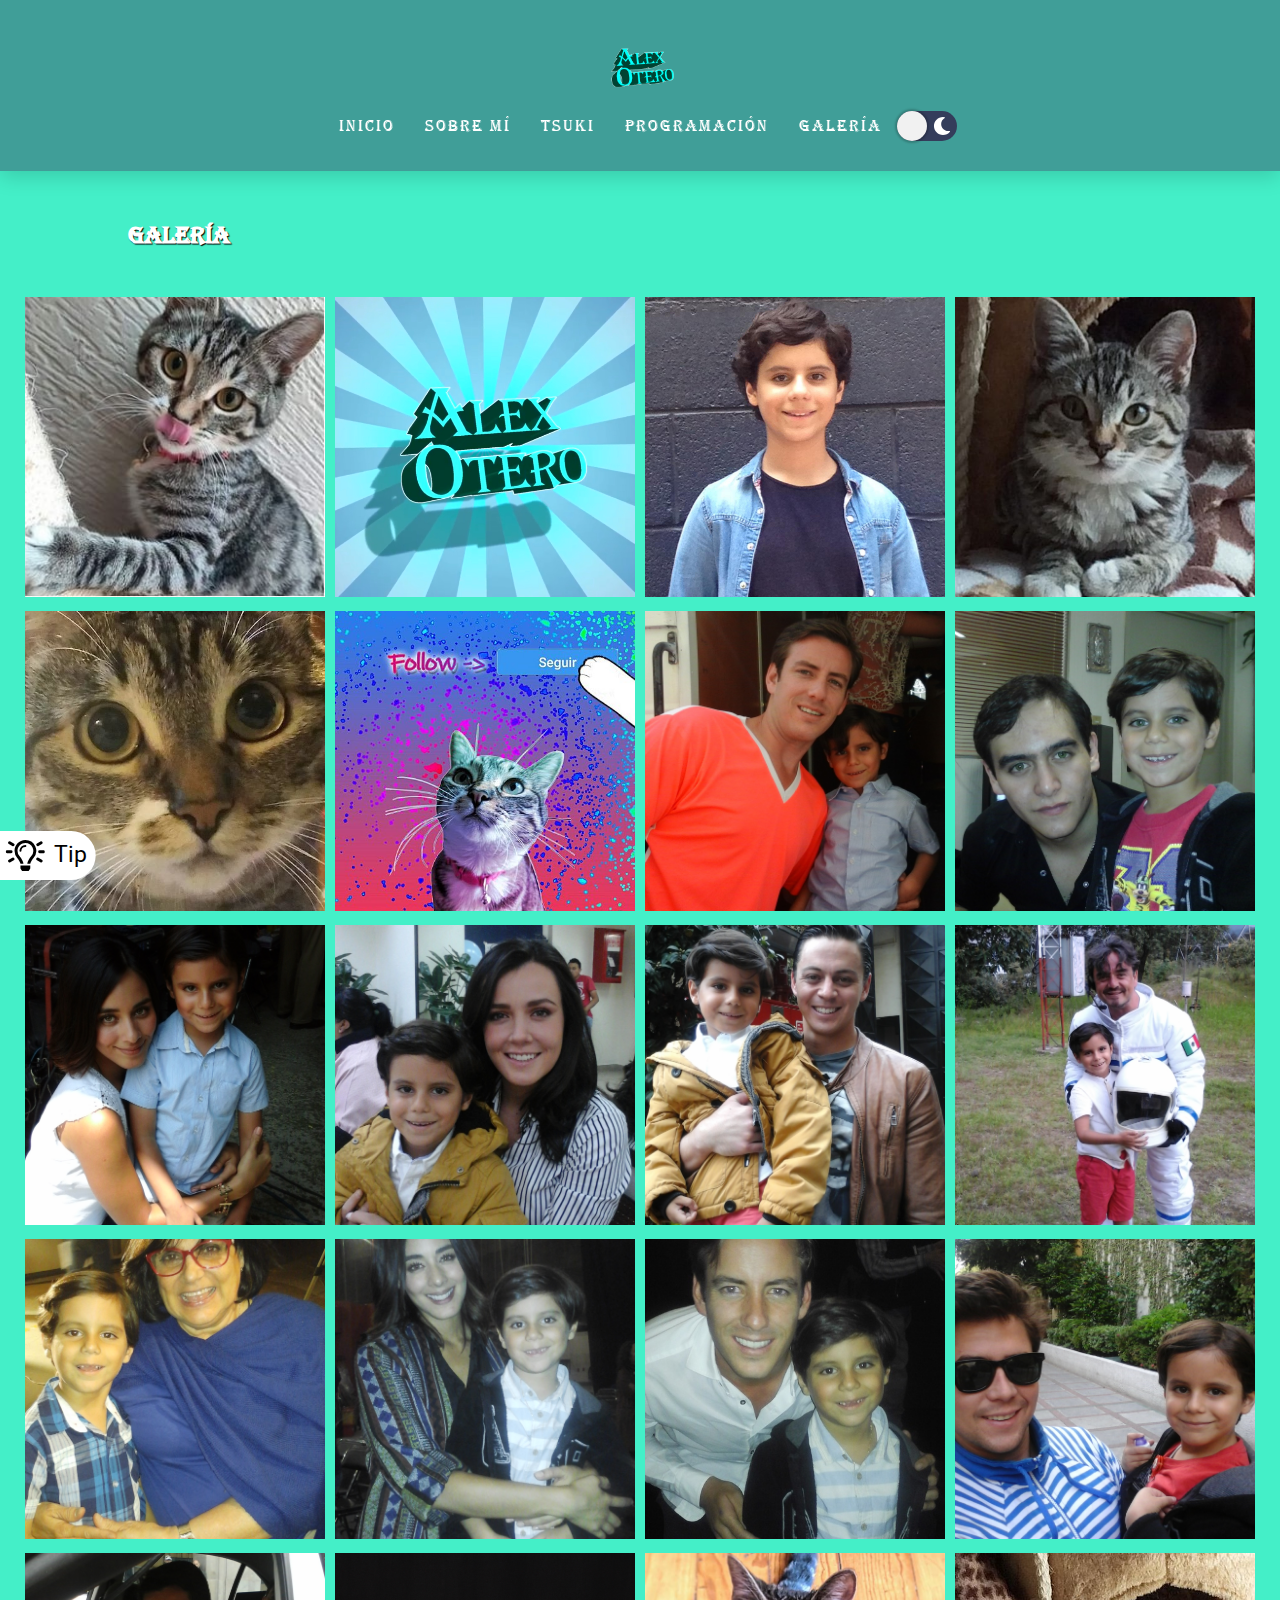
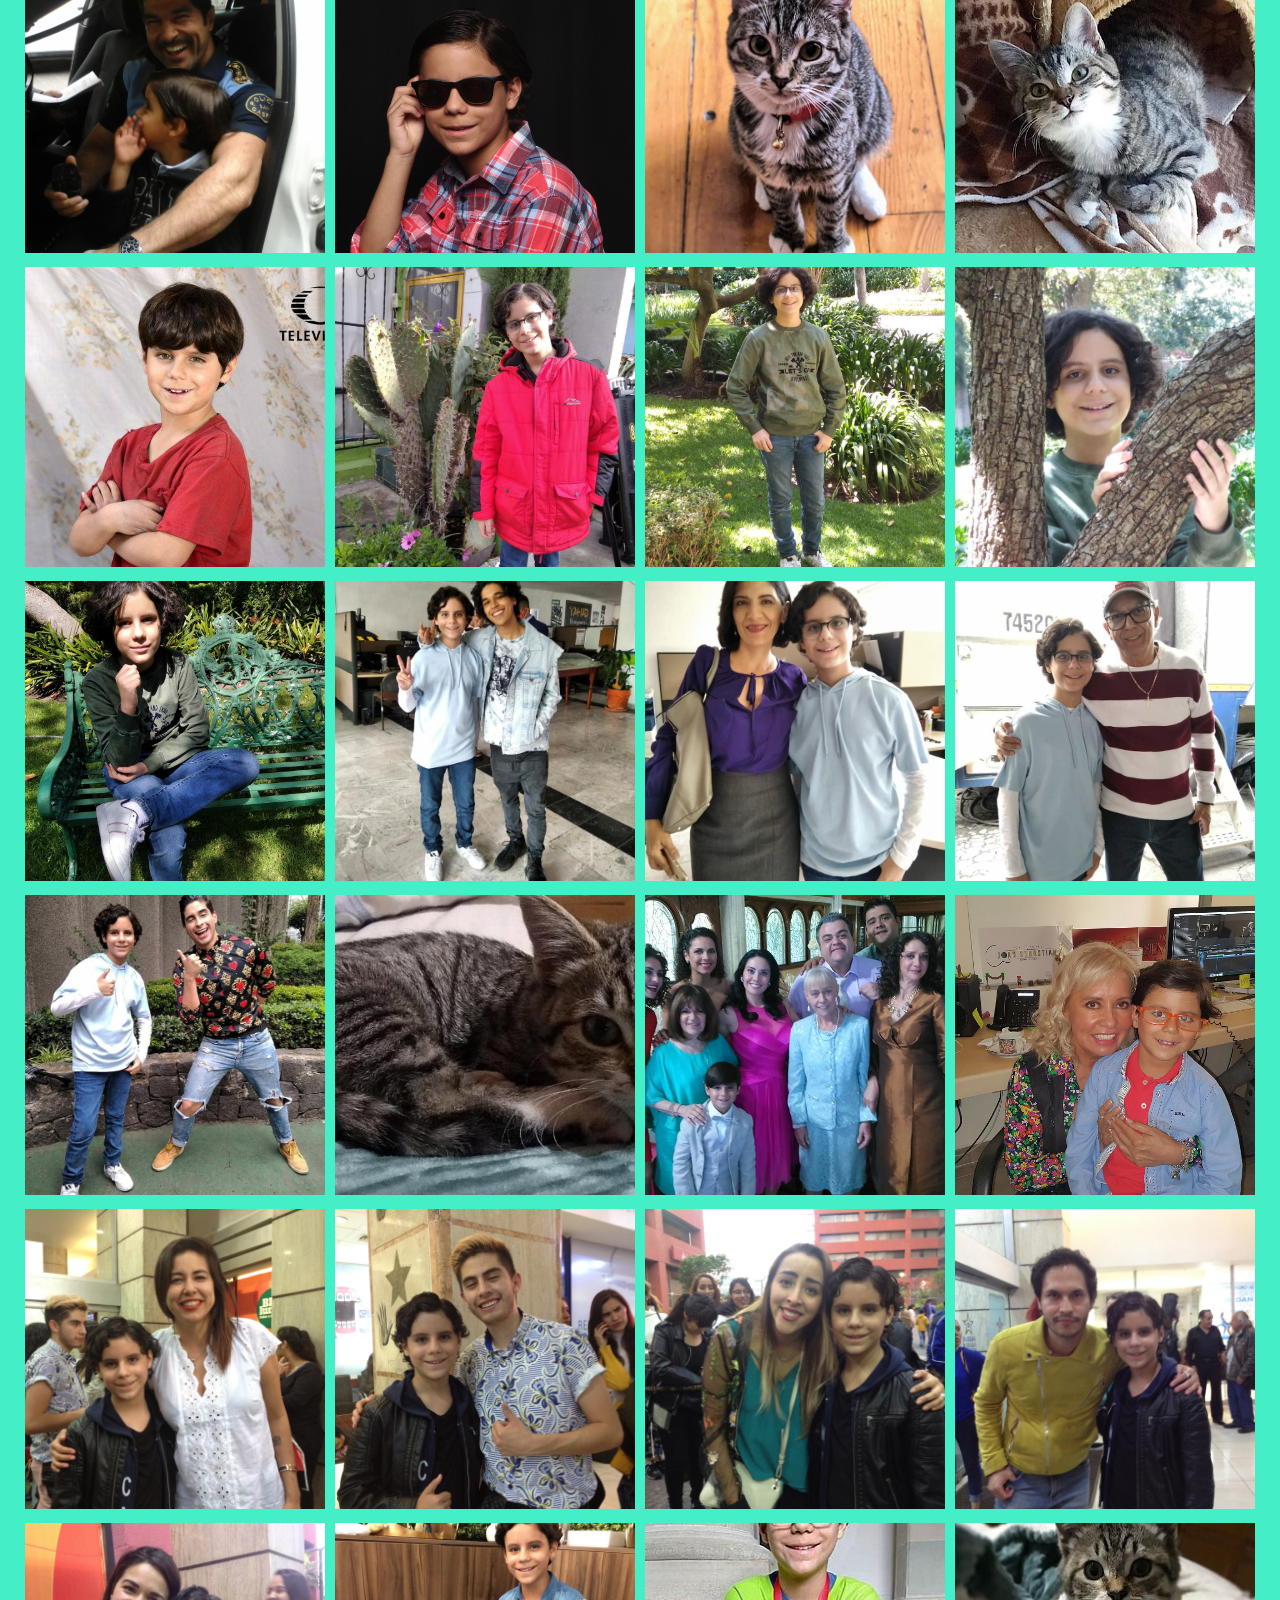
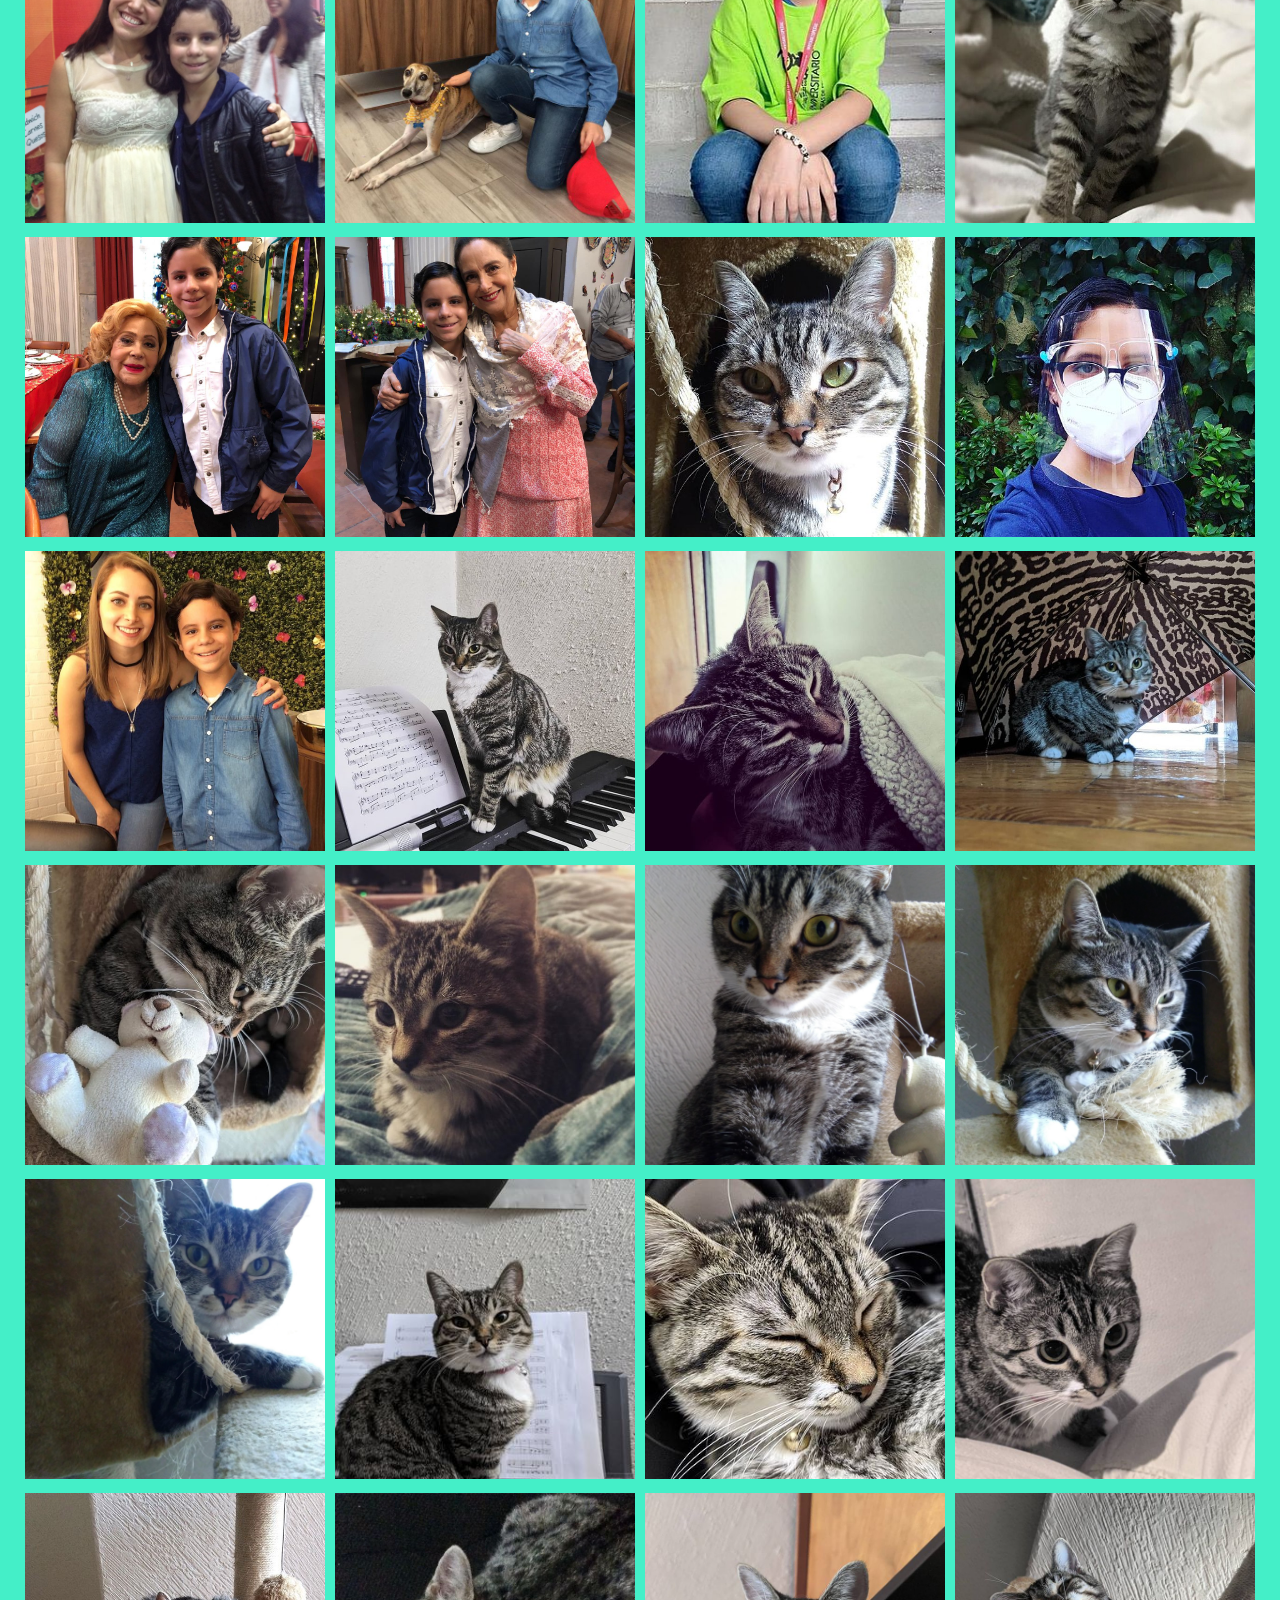
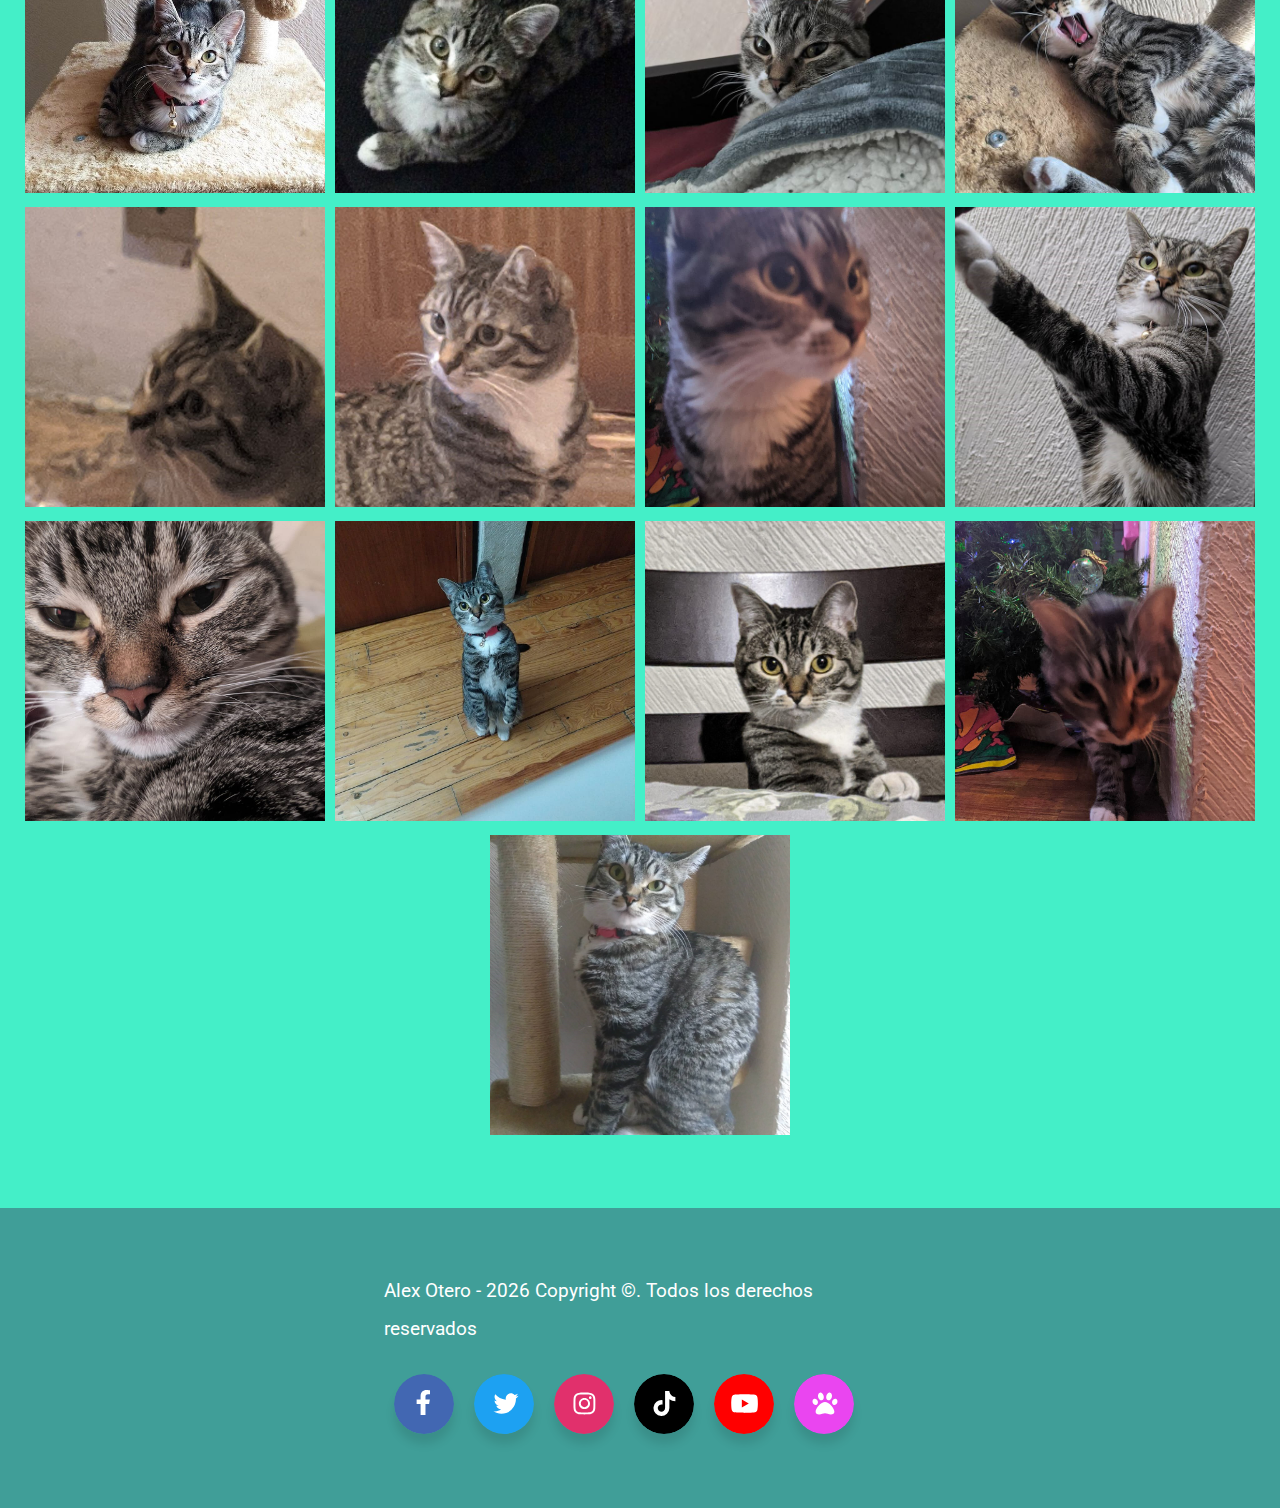
==== galeria.html @ dabd9940 "tip_button_div" ====
<!--Galeria-->
<!--Esta página ha sido programada por Alex Otero. Todos los derechos son reservados-->
<!DOCTYPE html>
<html lang="es" class="scroll_html">
<head>
	<meta charset="utf-8">
	<meta name="viewport" content="width=device-width, initial-scale=1.0">
	<title>Galeria | Alex Otero</title>
	<link rel="shortcut icon" type="image/x-icon" href="assets\Logo.png">
	<link rel="stylesheet" href="css/styles.css">
	<script src="js/header_script.js"></script>
	<script src="js/code.js"></script>
	<script src="js/up_button.js"></script>
</head>

<body>

	<header>
		<a href="https://alexoterooficial.github.io/index"><img src="assets\Alex_Otero-Logo.png" width="100" alt="Logo" class="header_logo"></a>

		<ul class="menu">

			<li><a class="nav_li" href="https://alexoterooficial.github.io/index">Inicio</a></li>

			<li><a class="nav_li" href="https://alexoterooficial.github.io/sobre_mi">Sobre mí</a></li>

			<li><a class="nav_li" href="https://alexoterooficial.github.io/tsuki">Tsuki</a></li>

			<li><a class="nav_li" href="https://alexoterooficial.github.io/programacion">Programación</a></li>

			<li><a class="nav_li" href="https://alexoterooficial.github.io/galeria">Galería</a></li>

			<button class="switch" id="switch">
				<span>

					<i class="sun">
						<svg viewBox="0 0 512 512">
							<path fill="currentColor" d="M256 160c-52.9 0-96 43.1-96 96s43.1 96 96 96 96-43.1 96-96-43.1-96-96-96zm246.4 80.5l-94.7-47.3 33.5-100.4c4.5-13.6-8.4-26.5-21.9-21.9l-100.4 33.5-47.4-94.8c-6.4-12.8-24.6-12.8-31 0l-47.3 94.7L92.7 70.8c-13.6-4.5-26.5 8.4-21.9 21.9l33.5 100.4-94.7 47.4c-12.8 6.4-12.8 24.6 0 31l94.7 47.3-33.5 100.5c-4.5 13.6 8.4 26.5 21.9 21.9l100.4-33.5 47.3 94.7c6.4 12.8 24.6 12.8 31 0l47.3-94.7 100.4 33.5c13.6 4.5 26.5-8.4 21.9-21.9l-33.5-100.4 94.7-47.3c13-6.5 13-24.7.2-31.1zm-155.9 106c-49.9 49.9-131.1 49.9-181 0-49.9-49.9-49.9-131.1 0-181 49.9-49.9 131.1-49.9 181 0 49.9 49.9 49.9 131.1 0 181z"></path>
						</svg>
					</i>

				</span>
				<span>

					<i class="moon">
						<svg viewBox="0 0 512 512">
							<path fill="currentColor" d="M283.211 512c78.962 0 151.079-35.925 198.857-94.792 7.068-8.708-.639-21.43-11.562-19.35-124.203 23.654-238.262-71.576-238.262-196.954 0-72.222 38.662-138.635 101.498-174.394 9.686-5.512 7.25-20.197-3.756-22.23A258.156 258.156 0 0 0 283.211 0c-141.309 0-256 114.511-256 256 0 141.309 114.511 256 256 256z" class=""></path>
						</svg>
					</i>

				</span>
			</button>
		</ul>
	</header>

	<div class="space"></div>

	<div class="ir-arriba" title="Subir">
		<svg class="arrow_up" viewBox="0 0 512 512">
			<path fill="currentColor" d="M264.5 163.5l122.8 122.8c4.7 4.7 4.7 12.3 0 17l-22.6 22.6c-4.7 4.7-12.3 4.7-17 0L256 234.2l-91.7 91.7c-4.7 4.7-12.3 4.7-17 0l-22.6-22.6c-4.7-4.7-4.7-12.3 0-17l122.8-122.8c4.7-4.7 12.3-4.7 17 0zM504 256c0 137-111 248-248 248S8 393 8 256 119 8 256 8s248 111 248 248zm-48 0c0-110.5-89.5-200-200-200S56 145.5 56 256s89.5 200 200 200 200-89.5 200-200z"></path>
		</svg>
	</div>

	<div class="tip" id="tip">
		<p>Puedes dar click en la imagen para verla completa</p>
		<div id="tip_button" class="tip_button_div">
			<svg class="tip_icon" viewBox="0 0 640 512"><path fill="currentColor" d="M112,192a24,24,0,0,0-24-24H24a24,24,0,0,0,0,48H88A24,24,0,0,0,112,192Zm-4.92,95.22-55.42,32a24,24,0,1,0,24,41.56l55.42-32a24,24,0,0,0-24-41.56Zm24-232-55.42-32a24,24,0,1,0-24,41.56l55.42,32a24,24,0,1,0,24-41.56ZM520.94,100a23.8,23.8,0,0,0,12-3.22l55.42-32a24,24,0,0,0-24-41.56l-55.42,32a24,24,0,0,0,12,44.78ZM616,168H552a24,24,0,0,0,0,48h64a24,24,0,0,0,0-48ZM588.34,319.23l-55.42-32a24,24,0,1,0-24,41.56l55.42,32a24,24,0,0,0,24-41.56ZM320,0C217.72,0,144,83,144,176a175,175,0,0,0,43.56,115.78c16.63,19,42.75,58.8,52.41,92.16V384h48v-.12a47.67,47.67,0,0,0-2.13-14.07C280.25,352,263,305.06,223.66,260.15A127.48,127.48,0,0,1,192.06,176C191.84,102.36,251.72,48,320,48a127.91,127.91,0,0,1,96.34,212.15c-39.09,44.61-56.4,91.47-62.09,109.46A56.78,56.78,0,0,0,352,383.92V384h48V384c9.69-33.37,35.78-73.18,52.41-92.15A175.93,175.93,0,0,0,320,0Zm0,80a96.11,96.11,0,0,0-96,96,16,16,0,0,0,32,0,64.08,64.08,0,0,1,64-64,16,16,0,0,0,0-32ZM240.06,459.19a16,16,0,0,0,2.69,8.84l24.5,36.83A16,16,0,0,0,280.56,512h78.85a16,16,0,0,0,13.34-7.14L397.25,468a16.2,16.2,0,0,0,2.69-8.84L400,416H240Z"></path></svg>
			<p>Tip</p>
		</div>
		
	</div>

	<div class="text"><h1>Galería</h1></div>
	<ul class="galeria">

			
		<li><div id="id_1"><a href="#img1"><img src="assets\1.jpg"></a></div></li>

		<li><div id="id_2"><a href="#img2"><img src="assets\2.jpg"></a></div></li>

		<li><div id="id_3"><a href="#img3"><img src="assets\3.jpg"></a></div></li>

		<li><div id="id_4"><a href="#img4"><img src="assets\4.jpg"></a></div></li>

		<li><div id="id_5"><a href="#img5"><img src="assets\5.jpg"></a></div></li>
		
		<li><div id="id_6"><a href="#img6"><img src="assets\6.jpg"></a></div></li>

		<li><div id="id_7"><a href="#img7"><img src="assets\7.jpg"></a></div></li>

		<li><div id="id_8"><a href="#img8"><img src="assets\8.jpg"></a></div></li>

		<li><div id="id_9"><a href="#img9"><img src="assets\9.jpg"></a></div></li>

		<li><div id="id_10"><a href="#img10"><img src="assets\10.jpg"></a></div></li>

		<li><div id="id_11"><a href="#img11"><img src="assets\11.jpg"></a></div></li>

		<li><div id="id_12"><a href="#img12"><img src="assets\12.jpg"></a></div></li>

		<li><div id="id_13"><a href="#img13"><img src="assets\13.jpg"></a></div></li>

		<li><div id="id_14"><a href="#img14"><img src="assets\14.jpg"></a></div></li>

		<li><div id="id_15"><a href="#img15"><img src="assets\15.jpg"></a></div></li>

		<li><div id="id_16"><a href="#img16"><img src="assets\16.jpg"></a></div></li>

		<li><div id="id_17"><a href="#img17"><img src="assets\17.jpg"></a></div></li>

		<li><div id="id_18"><a href="#img18"><img src="assets\18.jpg"></a></div></li>

		<li><div id="id_19"><a href="#img19"><img src="assets\19.jpg"></a></div></li>

		<li><div id="id_20"><a href="#img20"><img src="assets\20.jpg"></a></div></li>

		<li><div id="id_21"><a href="#img21"><img src="assets\21.jpg"></a></div></li>

		<li><div id="id_22"><a href="#img22"><img src="assets\22.jpg"></a></div></li>

		<li><div id="id_23"><a href="#img23"><img src="assets\23.jpg"></a></div></li>

		<li><div id="id_24"><a href="#img24"><img src="assets\24.jpg"></a></div></li>

		<li><div id="id_25"><a href="#img25"><img src="assets\25.jpg"></a></div></li>

		<li><div id="id_26"><a href="#img26"><img src="assets\26.jpg"></a></div></li>

		<li><div id="id_27"><a href="#img27"><img src="assets\27.jpg"></a></div></li>

		<li><div id="id_28"><a href="#img28"><img src="assets\28.jpg"></a></div></li>

		<li><div id="id_29"><a href="#img29"><img src="assets\29.jpg"></a></div></li>

		<li><div id="id_30"><a href="#img30"><img src="assets\30.jpg"></a></div></li>

		<li><div id="id_31"><a href="#img31"><img src="assets\31.jpg"></a></div></li>

		<li><div id="id_32"><a href="#img32"><img src="assets\32.jpg"></a></div></li>

		<li><div id="id_33"><a href="#img33"><img src="assets\33.jpg"></a></div></li>

		<li><div id="id_34"><a href="#img34"><img src="assets\34.jpg"></a></div></li>

		<li><div id="id_35"><a href="#img35"><img src="assets\35.jpg"></a></div></li>

		<li><div id="id_36"><a href="#img36"><img src="assets\36.jpg"></a></div></li>

		<li><div id="id_37"><a href="#img37"><img src="assets\37.jpg"></a></div></li>

		<li><div id="id_38"><a href="#img38"><img src="assets\38.jpg"></a></div></li>

		<li><div id="id_39"><a href="#img39"><img src="assets\39.jpg"></a></div></li>

		<li><div id="id_40"><a href="#img40"><img src="assets\40.jpg"></a></div></li>

		<li><div id="id_41"><a href="#img41"><img src="assets\41.jpg"></a></div></li>

		<li><div id="id_42"><a href="#img42"><img src="assets\42.jpg"></a></div></li>

		<li><div id="id_43"><a href="#img43"><img src="assets\43.jpg"></a></div></li>

		<li><div id="id_44"><a href="#img44"><img src="assets\44.jpg"></a></div></li>

		<li><div id="id_45"><a href="#img45"><img src="assets\45.jpg"></a></div></li>

		<li><div id="id_46"><a href="#img46"><img src="assets\46.jpg"></a></div></li>

		<li><div id="id_47"><a href="#img47"><img src="assets\47.jpg"></a></div></li>

		<li><div id="id_48"><a href="#img48"><img src="assets\48.jpg"></a></div></li>

		<li><div id="id_49"><a href="#img49"><img src="assets\49.jpg"></a></div></li>

		<li><div id="id_50"><a href="#img50"><img src="assets\50.jpg"></a></div></li>

		<li><div id="id_51"><a href="#img51"><img src="assets\51.jpg"></a></div></li>

		<li><div id="id_52"><a href="#img52"><img src="assets\52.jpg"></a></div></li>

		<li><div id="id_53"><a href="#img53"><img src="assets\53.jpg"></a></div></li>

		<li><div id="id_54"><a href="#img54"><img src="assets\54.jpg"></a></div></li>

		<li><div id="id_55"><a href="#img55"><img src="assets\55.jpg"></a></div></li>

		<li><div id="id_56"><a href="#img56"><img src="assets\56.jpg"></a></div></li>

		<li><div id="id_57"><a href="#img57"><img src="assets\57.jpg"></a></div></li>

		<li><div id="id_58"><a href="#img58"><img src="assets\58.jpg"></a></div></li>

		<li><div id="id_59"><a href="#img59"><img src="assets\59.jpg"></a></div></li>

		<li><div id="id_60"><a href="#img60"><img src="assets\60.jpg"></a></div></li>

		<li><div id="id_61"><a href="#img61"><img src="assets\61.jpg"></a></div></li>

		<li><div id="id_62"><a href="#img62"><img src="assets\62.jpg"></a></div></li>

		<li><div id="id_63"><a href="#img63"><img src="assets\63.jpg"></a></div></li>

		<li><div id="id_64"><a href="#img64"><img src="assets\64.jpg"></a></div></li>

		<li><div id="id_65"><a href="#img65"><img src="assets\65.jpg"></a></div></li>

		<li><div id="id_66"><a href="#img66"><img src="assets\66.jpg"></a></div></li>

		<li><div id="id_67"><a href="#img67"><img src="assets\67.jpg"></a></div></li>

		<li><div id="id_68"><a href="#img68"><img src="assets\68.jpg"></a></div></li>

		<li><div id="id_69"><a href="#img69"><img src="assets\69.jpg"></a></div></li>
		</ul>


		<div class="modal" id="img1">
		<div class="image">
			<div class="imagen">
				<a href="#img69" title="ver anterior">&#60;</a>
				<div><img src="assets\1.jpg"></div>
				<a href="#img2" title="ver siguiente">></a>
			</div>
			<a class="cerrar" title="cerrar" href="#id_1">X</a>
		</div>
		</div>

		
		<div class="modal" id="img2">
		<div class="image">
			<div class="imagen">
				<a href="#img1" title="ver anterior">&#60;</a>
				<div><img src="assets\2.jpg"></div>
				<a href="#img3" title="ver siguiente">></a>
			</div>
			<a class="cerrar" title="cerrar" href="#id_2">X</a>
		</div>
		</div>

		
		<div class="modal" id="img3">
		<div class="image">
			<div class="imagen">
				<a href="#img2" title="ver anterior">&#60;</a>
				<div><img src="assets\3.jpg"></div>
				<a href="#img4" title="ver siguiente">></a>
			</div>
			<a class="cerrar" title="cerrar" href="#id_3">X</a>
		</div>
		</div>

		
		<div class="modal" id="img4">
			<div class="image">
			<div class="imagen">
				<a href="#img3" title="ver anterior">&#60;</a>
				<div><img src="assets\4.jpg"></div>
				<a href="#img5" title="ver siguiente">></a>
			</div>
			<a class="cerrar" title="cerrar" href="#id_4">X</a>
		</div>
		</div>

		
		<div class="modal" id="img5">
			<div class="image">
			<div class="imagen">
				<a href="#img4" title="ver anterior">&#60;</a>
				<div><img src="assets\5.jpg"></div>
				<a href="#img6" title="ver siguiente">></a>
			</div>
			<a class="cerrar" title="cerrar" href="#id_5">X</a>
		</div>
		</div>

		
		<div class="modal" id="img6">
			<div class="image">
			<div class="imagen">
				<a href="#img5" title="ver anterior">&#60;</a>
				<div><img src="assets\6.jpg"></div>
				<a href="#img7" title="ver siguiente">></a>
			</div>
			<a class="cerrar" title="cerrar" href="#id_6">X</a>
		</div>
		</div>

		<div class="modal" id="img7">
			<div class="image">
			<div class="imagen">
				<a href="#img6" title="ver anterior">&#60;</a>
				<div><img src="assets\7.jpg"></div>
				<a href="#img8" title="ver siguiente">></a>
			</div>
			<a class="cerrar" title="cerrar" href="#id_7">X</a>
		</div>
	</div>

		<div class="modal" id="img8">
			<div class="image">
			<div class="imagen">
				<a href="#img7" title="ver anterior">&#60;</a>
				<div><img src="assets\8.jpg"></div>
				<a href="#img9" title="ver siguiente">></a>
			</div>
			<a class="cerrar" title="cerrar" href="#id_8">X</a>
		</div>
		</div>

		<div class="modal" id="img9">
			<div class="image">
			<div class="imagen">
				<a href="#img8" title="ver anterior">&#60;</a>
				<div><img src="assets\9.jpg"></div>
				<a href="#img10" title="ver siguiente">></a>
			</div>
			<a class="cerrar" title="cerrar" href="#id_9">X</a>
		</div>
	</div>

		<div class="modal" id="img10">
			<div class="image">
			<div class="imagen">
				<a href="#img9" title="ver anterior">&#60;</a>
				<div><img src="assets\10.jpg"></div>
				<a href="#img11" title="ver siguiente">></a>
			</div>
			<a class="cerrar" title="cerrar" href="#id_10">X</a>
		</div>
	</div>

	<div class="modal" id="img11">
			<div class="image">
			<div class="imagen">
				<a href="#img10" title="ver anterior">&#60;</a>
				<div><img src="assets\11.jpg"></div>
				<a href="#img12" title="ver siguiente">></a>
			</div>
			<a class="cerrar" title="cerrar" href="#id_11">X</a>
		</div>
	</div>

	<div class="modal" id="img12">
			<div class="image">
			<div class="imagen">
				<a href="#img11" title="ver anterior">&#60;</a>
				<div><img src="assets\12.jpg"></div>
				<a href="#img13" title="ver siguiente">></a>
			</div>
			<a class="cerrar" title="cerrar" href="#id_12">X</a>
		</div>
	</div>

	<div class="modal" id="img13">
			<div class="image">
			<div class="imagen">
				<a href="#img12" title="ver anterior">&#60;</a>
				<div><img src="assets\13.jpg"></div>
				<a href="#img14" title="ver siguiente">></a>
			</div>
			<a class="cerrar" title="cerrar" href="#id_13">X</a>
		</div>
	</div>

	<div class="modal" id="img14">
			<div class="image">
			<div class="imagen">
				<a href="#img13" title="ver anterior">&#60;</a>
				<div><img src="assets\14.jpg"></div>
				<a href="#img15" title="ver siguiente">></a>
			</div>
			<a class="cerrar" title="cerrar" href="#id_14">X</a>
		</div>
	</div>

	<div class="modal" id="img15">
			<div class="image">
			<div class="imagen">
				<a href="#img14" title="ver anterior">&#60;</a>
				<div><img src="assets\15.jpg"></div>
				<a href="#img16" title="ver siguiente">></a>
			</div>
			<a class="cerrar" title="cerrar" href="#id_15">X</a>
		</div>
	</div>

	<div class="modal" id="img16">
			<div class="image">
			<div class="imagen">
				<a href="#img15" title="ver anterior">&#60;</a>
				<div><img src="assets\16.jpg"></div>
				<a href="#img17" title="ver siguiente">></a>
			</div>
			<a class="cerrar" title="cerrar" href="#id_16">X</a>
		</div>
	</div>

	<div class="modal" id="img17">
			<div class="image">
			<div class="imagen">
				<a href="#img16" title="ver anterior">&#60;</a>
				<div><img src="assets\17.jpg"></div>
				<a href="#img18" title="ver siguiente">></a>
			</div>
			<a class="cerrar" title="cerrar" href="#id_17">X</a>
		</div>
	</div>

	<div class="modal" id="img18">
			<div class="image">
			<div class="imagen">
				<a href="#img17" title="ver anterior">&#60;</a>
				<div><img src="assets\18.jpg"></div>
				<a href="#img19" title="ver siguiente">></a>
			</div>
			<a class="cerrar" title="cerrar" href="#id_18">X</a>
		</div>
	</div>

	<div class="modal" id="img19">
			<div class="image">
			<div class="imagen">
				<a href="#img18" title="ver anterior">&#60;</a>
				<div class="modal_logo"><img src="assets\19.jpg"></div>
				<a href="#img20" title="ver siguiente">></a>
			</div>
			<a class="cerrar" title="cerrar" href="#id_19">X</a>
		</div>
	</div>

	<div class="modal" id="img20">
			<div class="image">
			<div class="imagen">
				<a href="#img19" title="ver anterior">&#60;</a>
				<div><img src="assets\20.jpg"></div>
				<a href="#img21" title="ver siguiente">></a>
			</div>
			<a class="cerrar" title="cerrar" href="#id_20">X</a>
		</div>
	</div>

	<div class="modal" id="img21">
			<div class="image">
			<div class="imagen">
				<a href="#img20" title="ver anterior">&#60;</a>
				<div><img src="assets\21.jpg"></div>
				<a href="#img22" title="ver siguiente">></a>
			</div>
			<a class="cerrar" title="cerrar" href="#id_21">X</a>
		</div>
	</div>

	<div class="modal" id="img22">
			<div class="image">
			<div class="imagen">
				<a href="#img21" title="ver anterior">&#60;</a>
				<div><img src="assets\22.jpg"></div>
				<a href="#img23" title="ver siguiente">></a>
			</div>
			<a class="cerrar" title="cerrar" href="#id_22">X</a>
		</div>
	</div>

	<div class="modal" id="img23">
			<div class="image">
			<div class="imagen">
				<a href="#img22" title="ver anterior">&#60;</a>
				<div><img src="assets\23.jpg"></div>
				<a href="#img24" title="ver siguiente">></a>
			</div>
			<a class="cerrar" title="cerrar" href="#id_23">X</a>
		</div>
	</div>

	<div class="modal" id="img24">
			<div class="image">
			<div class="imagen">
				<a href="#img23" title="ver anterior">&#60;</a>
				<div><img src="assets\24.jpg"></div>
				<a href="#img25" title="ver siguiente">></a>
			</div>
			<a class="cerrar" title="cerrar" href="#id_24">X</a>
		</div>
	</div>

	<div class="modal" id="img25">
			<div class="image">
			<div class="imagen">
				<a href="#img24" title="ver anterior">&#60;</a>
				<div><img src="assets\25.jpg"></div>
				<a href="#img26" title="ver siguiente">></a>
			</div>
			<a class="cerrar" title="cerrar" href="#id_25">X</a>
		</div>
	</div>

	<div class="modal" id="img26">
			<div class="image">
			<div class="imagen">
				<a href="#img25" title="ver anterior">&#60;</a>
				<div><img src="assets\26.jpg"></div>
				<a href="#img27" title="ver siguiente">></a>
			</div>
			<a class="cerrar" title="cerrar" href="#id_26">X</a>
		</div>
	</div>

	<div class="modal" id="img27">
			<div class="image">
			<div class="imagen">
				<a href="#img26" title="ver anterior">&#60;</a>
				<div><img src="assets\27.jpg"></div>
				<a href="#img28" title="ver siguiente">></a>
			</div>
			<a class="cerrar" title="cerrar" href="#id_27">X</a>
		</div>
	</div>

	<div class="modal" id="img28">
			<div class="image">
			<div class="imagen">
				<a href="#img27" title="ver anterior">&#60;</a>
				<div><img src="assets\28.jpg"></div>
				<a href="#img29" title="ver siguiente">></a>
			</div>
			<a class="cerrar" title="cerrar" href="#id_28">X</a>
		</div>
	</div>

	<div class="modal" id="img29">
			<div class="image">
			<div class="imagen">
				<a href="#img28" title="ver anterior">&#60;</a>
				<div><img src="assets\29.jpg"></div>
				<a href="#img30" title="ver siguiente">></a>
			</div>
			<a class="cerrar" title="cerrar" href="#id_29">X</a>
		</div>
	</div>

	<div class="modal" id="img30">
			<div class="image">
			<div class="imagen">
				<a href="#img29" title="ver anterior">&#60;</a>
				<div><img src="assets\30.jpg"></div>
				<a href="#img31" title="ver siguiente">></a>
			</div>
			<a class="cerrar" title="cerrar" href="#id_30">X</a>
		</div>
	</div>

	<div class="modal" id="img31">
			<div class="image">
			<div class="imagen">
				<a href="#img30" title="ver anterior">&#60;</a>
				<div><img src="assets\31.jpg"></div>
				<a href="#img32" title="ver siguiente">></a>
			</div>
			<a class="cerrar" title="cerrar" href="#id_31">X</a>
		</div>
	</div>

	<div class="modal" id="img32">
			<div class="image">
			<div class="imagen">
				<a href="#img31" title="ver anterior">&#60;</a>
				<div><img src="assets\32.jpg"></div>
				<a href="#img33" title="ver siguiente">></a>
			</div>
			<a class="cerrar" title="cerrar" href="#id_32">X</a>
		</div>
	</div>

	<div class="modal" id="img33">
			<div class="image">
			<div class="imagen">
				<a href="#img32" title="ver anterior">&#60;</a>
				<div><img src="assets\33.jpg"></div>
				<a href="#img34" title="ver siguiente">></a>
			</div>
			<a class="cerrar" title="cerrar" href="#id_33">X</a>
		</div>
	</div>

	<div class="modal" id="img34">
			<div class="image">
			<div class="imagen">
				<a href="#img33" title="ver anterior">&#60;</a>
				<div><img src="assets\34.jpg"></div>
				<a href="#img35" title="ver siguiente">></a>
			</div>
			<a class="cerrar" title="cerrar" href="#id_34">X</a>
		</div>
	</div>

	<div class="modal" id="img35">
			<div class="image">
			<div class="imagen">
				<a href="#img34" title="ver anterior">&#60;</a>
				<div><img src="assets\35.jpg"></div>
				<a href="#img36" title="ver siguiente">></a>
			</div>
			<a class="cerrar" title="cerrar" href="#id_35">X</a>
		</div>
	</div>

	<div class="modal" id="img36">
			<div class="image">
			<div class="imagen">
				<a href="#img35" title="ver anterior">&#60;</a>
				<div><img src="assets\36.jpg"></div>
				<a href="#img37" title="ver siguiente">></a>
			</div>
			<a class="cerrar" title="cerrar" href="#id_36">X</a>
		</div>
	</div>

	<div class="modal" id="img37">
			<div class="image">
			<div class="imagen">
				<a href="#img36" title="ver anterior">&#60;</a>
				<div><img src="assets\37.jpg"></div>
				<a href="#img38" title="ver siguiente">></a>
			</div>
			<a class="cerrar" title="cerrar" href="#id_37">X</a>
		</div>
	</div>

	<div class="modal" id="img38">
			<div class="image">
			<div class="imagen">
				<a href="#img37" title="ver anterior">&#60;</a>
				<div><img src="assets\38.jpg"></div>
				<a href="#img39" title="ver siguiente">></a>
			</div>
			<a class="cerrar" title="cerrar" href="#id_38">X</a>
		</div>
	</div>

	<div class="modal" id="img39">
			<div class="image">
			<div class="imagen">
				<a href="#img38" title="ver anterior">&#60;</a>
				<div><img src="assets\39.jpg"></div>
				<a href="#img40" title="ver siguiente">></a>
			</div>
			<a class="cerrar" title="cerrar" href="#id_39">X</a>
		</div>
	</div>

	<div class="modal" id="img40">
			<div class="image">
			<div class="imagen">
				<a href="#img39" title="ver anterior">&#60;</a>
				<div><img src="assets\40.jpg"></div>
				<a href="#img41" title="ver siguiente">></a>
			</div>
			<a class="cerrar" title="cerrar" href="#id_40">X</a>
		</div>
	</div>

	<div class="modal" id="img41">
			<div class="image">
			<div class="imagen">
				<a href="#img40" title="ver anterior">&#60;</a>
				<div><img src="assets\41.jpg"></div>
				<a href="#img42" title="ver siguiente">></a>
			</div>
			<a class="cerrar" title="cerrar" href="#id_41">X</a>
		</div>
	</div>

	<div class="modal" id="img42">
			<div class="image">
			<div class="imagen">
				<a href="#img41" title="ver anterior">&#60;</a>
				<div><img src="assets\42.jpg"></div>
				<a href="#img43" title="ver siguiente">></a>
			</div>
			<a class="cerrar" title="cerrar" href="#id_42">X</a>
		</div>
	</div>

	<div class="modal" id="img43">
			<div class="image">
			<div class="imagen">
				<a href="#img42" title="ver anterior">&#60;</a>
				<div><img src="assets\43.jpg"></div>
				<a href="#img44" title="ver siguiente">></a>
			</div>
			<a class="cerrar" title="cerrar" href="#id_43">X</a>
		</div>
	</div>

	<div class="modal" id="img44">
			<div class="image">
			<div class="imagen">
				<a href="#img43" title="ver anterior">&#60;</a>
				<div><img src="assets\44.jpg"></div>
				<a href="#img45" title="ver siguiente">></a>
			</div>
			<a class="cerrar" title="cerrar" href="#id_44">X</a>
		</div>
	</div>

	<div class="modal" id="img45">
			<div class="image">
			<div class="imagen">
				<a href="#img44" title="ver anterior">&#60;</a>
				<div><img src="assets\45.jpg"></div>
				<a href="#img46" title="ver siguiente">></a>
			</div>
			<a class="cerrar" title="cerrar" href="#id_45">X</a>
		</div>
	</div>

	<div class="modal" id="img46">
			<div class="image">
			<div class="imagen">
				<a href="#img45" title="ver anterior">&#60;</a>
				<div><img src="assets\46.jpg"></div>
				<a href="#img47" title="ver siguiente">></a>
			</div>
			<a class="cerrar" title="cerrar" href="#id_46">X</a>
		</div>
	</div>

	<div class="modal" id="img47">
			<div class="image">
			<div class="imagen">
				<a href="#img46" title="ver anterior">&#60;</a>
				<div><img src="assets\47.jpg"></div>
				<a href="#img48" title="ver siguiente">></a>
			</div>
			<a class="cerrar" title="cerrar" href="#id_47">X</a>
		</div>
	</div>

	<div class="modal" id="img48">
			<div class="image">
			<div class="imagen">
				<a href="#img47" title="ver anterior">&#60;</a>
				<div><img src="assets\48.jpg"></div>
				<a href="#img49" title="ver siguiente">></a>
			</div>
			<a class="cerrar" title="cerrar" href="#id_48">X</a>
		</div>
	</div>

	<div class="modal" id="img49">
			<div class="image">
			<div class="imagen">
				<a href="#img48" title="ver anterior">&#60;</a>
				<div><img src="assets\49.jpg"></div>
				<a href="#img50" title="ver siguiente">></a>
			</div>
			<a class="cerrar" title="cerrar" href="#id_49">X</a>
		</div>
	</div>

	<div class="modal" id="img50">
			<div class="image">
			<div class="imagen">
				<a href="#img49" title="ver anterior">&#60;</a>
				<div><img src="assets\50.jpg"></div>
				<a href="#img51" title="ver siguiente">></a>
			</div>
			<a class="cerrar" title="cerrar" href="#id_50">X</a>
		</div>
	</div>

	<div class="modal" id="img51">
		<div class="image">
			<div class="imagen">
				<a href="#img50" title="ver anterior">&#60;</a>
				<div><img src="assets\51.jpg"></div>
				<a href="#img52" title="ver siguiente">></a>
			</div>
			<a class="cerrar" title="cerrar" href="#id_51">X</a>
		</div>
		</div>

		<div class="modal" id="img52">
		<div class="image">
			<div class="imagen">
				<a href="#img51" title="ver anterior">&#60;</a>
				<div><img src="assets\52.jpg"></div>
				<a href="#img53" title="ver siguiente">></a>
			</div>
			<a class="cerrar" title="cerrar" href="#id_52">X</a>
		</div>
		</div>

		<div class="modal" id="img53">
		<div class="image">
			<div class="imagen">
				<a href="#img52" title="ver anterior">&#60;</a>
				<div><img src="assets\53.jpg"></div>
				<a href="#img54" title="ver siguiente">></a>
			</div>
			<a class="cerrar" title="cerrar" href="#id_53">X</a>
		</div>
		</div>

		<div class="modal" id="img54">
		<div class="image">
			<div class="imagen">
				<a href="#img53" title="ver anterior">&#60;</a>
				<div><img src="assets\54.jpg"></div>
				<a href="#img55" title="ver siguiente">></a>
			</div>
			<a class="cerrar" title="cerrar" href="#id_54">X</a>
		</div>
		</div>

		<div class="modal" id="img55">
		<div class="image">
			<div class="imagen">
				<a href="#img54" title="ver anterior">&#60;</a>
				<div><img src="assets\55.jpg"></div>
				<a href="#img56" title="ver siguiente">></a>
			</div>
			<a class="cerrar" title="cerrar" href="#id_55">X</a>
		</div>
		</div>

		<div class="modal" id="img56">
		<div class="image">
			<div class="imagen">
				<a href="#img55" title="ver anterior">&#60;</a>
				<div><img src="assets\56.jpg"></div>
				<a href="#img57" title="ver siguiente">></a>
			</div>
			<a class="cerrar" title="cerrar" href="#id_56">X</a>
		</div>
		</div>

		<div class="modal" id="img57">
		<div class="image">
			<div class="imagen">
				<a href="#img56" title="ver anterior">&#60;</a>
				<div><img src="assets\57.jpg"></div>
				<a href="#img58" title="ver siguiente">></a>
			</div>
			<a class="cerrar" title="cerrar" href="#id_57">X</a>
		</div>
		</div>

		<div class="modal" id="img58">
		<div class="image">
			<div class="imagen">
				<a href="#img57" title="ver anterior">&#60;</a>
				<div><img src="assets\58.jpg"></div>
				<a href="#img59" title="ver siguiente">></a>
			</div>
			<a class="cerrar" title="cerrar" href="#id_58">X</a>
		</div>
		</div>

		<div class="modal" id="img59">
		<div class="image">
			<div class="imagen">
				<a href="#img58" title="ver anterior">&#60;</a>
				<div><img src="assets\59.jpg"></div>
				<a href="#img60" title="ver siguiente">></a>
			</div>
			<a class="cerrar" title="cerrar" href="#id_59">X</a>
		</div>
		</div>

		<div class="modal" id="img60">
		<div class="image">
			<div class="imagen">
				<a href="#img59" title="ver anterior">&#60;</a>
				<div><img src="assets\60.jpg"></div>
				<a href="#img61" title="ver siguiente">></a>
			</div>
			<a class="cerrar" title="cerrar" href="#id_60">X</a>
		</div>
		</div>

		<div class="modal" id="img61">
		<div class="image">
			<div class="imagen">
				<a href="#img60" title="ver anterior">&#60;</a>
				<div><img src="assets\61.jpg"></div>
				<a href="#img62" title="ver siguiente">></a>
			</div>
			<a class="cerrar" title="cerrar" href="#id_61">X</a>
		</div>
		</div>

		<div class="modal" id="img62">
		<div class="image">
			<div class="imagen">
				<a href="#img61" title="ver anterior">&#60;</a>
				<div><img src="assets\62.jpg"></div>
				<a href="#img63" title="ver siguiente">></a>
			</div>
			<a class="cerrar" title="cerrar" href="#id_62">X</a>
		</div>
		</div>

		<div class="modal" id="img63">
		<div class="image">
			<div class="imagen">
				<a href="#img62" title="ver anterior">&#60;</a>
				<div><img src="assets\63.jpg"></div>
				<a href="#img64" title="ver siguiente">></a>
			</div>
			<a class="cerrar" title="cerrar" href="#id_63">X</a>
		</div>
		</div>

		<div class="modal" id="img64">
		<div class="image">
			<div class="imagen">
				<a href="#img63" title="ver anterior">&#60;</a>
				<div><img src="assets\64.jpg"></div>
				<a href="#img65" title="ver siguiente">></a>
			</div>
			<a class="cerrar" title="cerrar" href="#id_64">X</a>
		</div>
		</div>

		<div class="modal" id="img65">
		<div class="image">
			<div class="imagen">
				<a href="#img64" title="ver anterior">&#60;</a>
				<div><img src="assets\65.jpg"></div>
				<a href="#img66" title="ver siguiente">></a>
			</div>
			<a class="cerrar" title="cerrar" href="#id_65">X</a>
		</div>
		</div>

		<div class="modal" id="img66">
		<div class="image">
			<div class="imagen">
				<a href="#img65" title="ver anterior">&#60;</a>
				<div><img src="assets\66.jpg"></div>
				<a href="#img67" title="ver siguiente">></a>
			</div>
			<a class="cerrar" title="cerrar" href="#id_66">X</a>
		</div>
		</div>

		<div class="modal" id="img67">
		<div class="image">
			<div class="imagen">
				<a href="#img66" title="ver anterior">&#60;</a>
				<div><img src="assets\67.jpg"></div>
				<a href="#img68" title="ver siguiente">></a>
			</div>
			<a class="cerrar" title="cerrar" href="#id_67">X</a>
		</div>
		</div>

		<div class="modal" id="img68">
		<div class="image">
			<div class="imagen">
				<a href="#img67" title="ver anterior">&#60;</a>
				<div><img src="assets\68.jpg"></div>
				<a href="#img69" title="ver siguiente">></a>
			</div>
			<a class="cerrar" title="cerrar" href="#id_68">X</a>
		</div>
		</div>

		<div class="modal" id="img69">
		<div class="image">
			<div class="imagen">
				<a href="#img68" title="ver anterior">&#60;</a>
				<div><img src="assets\69.jpg"></div>
				<a href="#img1" title="ver siguiente">></a>
			</div>
			<a class="cerrar" title="cerrar" href="#id_69">X</a>
		</div>
		</div>

	<footer>
		<p>Alex Otero - <script src="js/date.js"></script> Copyright &copy;. Todos los derechos reservados</p>
		<div class="social_media_buttons">
			<div class="wrapper">

		    	<a class="button facebook" href="https://www.facebook.com/alex.otero.oficial/" target="blank">
            		<div class="icon">
		              	<i class="facebook">
		              		<svg class="symbols" viewBox="0 0 512 512">
		              			<path fill="currentColor" d="M279.14 288l14.22-92.66h-88.91v-60.13c0-25.35 12.42-50.06 52.24-50.06h40.42V6.26S260.43 0 225.36 0c-73.22 0-121.08 44.38-121.08 124.72v70.62H22.89V288h81.39v224h100.17V288z"></path>
		              		</svg>
		              	</i>
	              	</div>
	            </a>

		    	<a class="button twitter" href="https://twitter.com/alexoterogarcia" target="blank">
            		<div class="icon">
		              	<i class="twitter">
		              		<svg class="symbols" viewBox="0 0 512 512">
		              			<path fill="currentColor" d="M459.37 151.716c.325 4.548.325 9.097.325 13.645 0 138.72-105.583 298.558-298.558 298.558-59.452 0-114.68-17.219-161.137-47.106 8.447.974 16.568 1.299 25.34 1.299 49.055 0 94.213-16.568 130.274-44.832-46.132-.975-84.792-31.188-98.112-72.772 6.498.974 12.995 1.624 19.818 1.624 9.421 0 18.843-1.3 27.614-3.573-48.081-9.747-84.143-51.98-84.143-102.985v-1.299c13.969 7.797 30.214 12.67 47.431 13.319-28.264-18.843-46.781-51.005-46.781-87.391 0-19.492 5.197-37.36 14.294-52.954 51.655 63.675 129.3 105.258 216.365 109.807-1.624-7.797-2.599-15.918-2.599-24.04 0-57.828 46.782-104.934 104.934-104.934 30.213 0 57.502 12.67 76.67 33.137 23.715-4.548 46.456-13.32 66.599-25.34-7.798 24.366-24.366 44.833-46.132 57.827 21.117-2.273 41.584-8.122 60.426-16.243-14.292 20.791-32.161 39.308-52.628 54.253z"></path>
		              		</svg>
		              	</i>
	              	</div>
        		</a>

		    	<a class="button instagram" href="https://www.instagram.com/alex.otero.oficial/" target="blank">
            		<div class="icon">
		              	<i class="instagram">
		              		<svg class="symbols" viewBox="0 0 512 512">
		              			<path fill="currentColor" d="M224.1 141c-63.6 0-114.9 51.3-114.9 114.9s51.3 114.9 114.9 114.9S339 319.5 339 255.9 287.7 141 224.1 141zm0 189.6c-41.1 0-74.7-33.5-74.7-74.7s33.5-74.7 74.7-74.7 74.7 33.5 74.7 74.7-33.6 74.7-74.7 74.7zm146.4-194.3c0 14.9-12 26.8-26.8 26.8-14.9 0-26.8-12-26.8-26.8s12-26.8 26.8-26.8 26.8 12 26.8 26.8zm76.1 27.2c-1.7-35.9-9.9-67.7-36.2-93.9-26.2-26.2-58-34.4-93.9-36.2-37-2.1-147.9-2.1-184.9 0-35.8 1.7-67.6 9.9-93.9 36.1s-34.4 58-36.2 93.9c-2.1 37-2.1 147.9 0 184.9 1.7 35.9 9.9 67.7 36.2 93.9s58 34.4 93.9 36.2c37 2.1 147.9 2.1 184.9 0 35.9-1.7 67.7-9.9 93.9-36.2 26.2-26.2 34.4-58 36.2-93.9 2.1-37 2.1-147.8 0-184.8zM398.8 388c-7.8 19.6-22.9 34.7-42.6 42.6-29.5 11.7-99.5 9-132.1 9s-102.7 2.6-132.1-9c-19.6-7.8-34.7-22.9-42.6-42.6-11.7-29.5-9-99.5-9-132.1s-2.6-102.7 9-132.1c7.8-19.6 22.9-34.7 42.6-42.6 29.5-11.7 99.5-9 132.1-9s102.7-2.6 132.1 9c19.6 7.8 34.7 22.9 42.6 42.6 11.7 29.5 9 99.5 9 132.1s2.7 102.7-9 132.1z"></path>
		              		</svg>
		              	</i>
	              	</div>
	            </a>

		    	<a class="button tiktok" href="https://www.tiktok.com/@alex.otero.oficial" target="blank">
            		<div class="icon">
		              	<i class="tiktok">
		              		<svg class="symbols" viewBox="0 0 512 512">
		              			<path fill="currentColor" d="M448,209.91a210.06,210.06,0,0,1-122.77-39.25V349.38A162.55,162.55,0,1,1,185,188.31V278.2a74.62,74.62,0,1,0,52.23,71.18V0l88,0a121.18,121.18,0,0,0,1.86,22.17h0A122.18,122.18,0,0,0,381,102.39a121.43,121.43,0,0,0,67,20.14Z" class=""></path>
		              		</svg>
		              	</i>
	              	</div>
	            </a>

		    	<a class="button youtube" href="https://www.youtube.com/channel/UC6nyKOoLgyn5-CbYHpfuBGg" target="blank">
            		<div class="icon">
		              	<i class="youtube">
		              		<svg class="symbols" viewBox="0 0 512 512">
		              			<path fill="currentColor" d="M549.655 124.083c-6.281-23.65-24.787-42.276-48.284-48.597C458.781 64 288 64 288 64S117.22 64 74.629 75.486c-23.497 6.322-42.003 24.947-48.284 48.597-11.412 42.867-11.412 132.305-11.412 132.305s0 89.438 11.412 132.305c6.281 23.65 24.787 41.5 48.284 47.821C117.22 448 288 448 288 448s170.78 0 213.371-11.486c23.497-6.321 42.003-24.171 48.284-47.821 11.412-42.867 11.412-132.305 11.412-132.305s0-89.438-11.412-132.305zm-317.51 213.508V175.185l142.739 81.205-142.739 81.201z"></path>
		              		</svg>
		              	</i>
	              	</div>
	            </a>

		    	<a class="button tsuki" href="https://www.instagram.com/tsuki_thekitty/" target="blank">
            		<div class="icon">
		              	<i class="tsuki">
		              		<svg class="symbols" viewBox="0 0 512 512">
		              			<path fill="currentColor" d="M256 224c-79.41 0-192 122.76-192 200.25 0 34.9 26.81 55.75 71.74 55.75 48.84 0 81.09-25.08 120.26-25.08 39.51 0 71.85 25.08 120.26 25.08 44.93 0 71.74-20.85 71.74-55.75C448 346.76 335.41 224 256 224zm-147.28-12.61c-10.4-34.65-42.44-57.09-71.56-50.13-29.12 6.96-44.29 40.69-33.89 75.34 10.4 34.65 42.44 57.09 71.56 50.13 29.12-6.96 44.29-40.69 33.89-75.34zm84.72-20.78c30.94-8.14 46.42-49.94 34.58-93.36s-46.52-72.01-77.46-63.87-46.42 49.94-34.58 93.36c11.84 43.42 46.53 72.02 77.46 63.87zm281.39-29.34c-29.12-6.96-61.15 15.48-71.56 50.13-10.4 34.65 4.77 68.38 33.89 75.34 29.12 6.96 61.15-15.48 71.56-50.13 10.4-34.65-4.77-68.38-33.89-75.34zm-156.27 29.34c30.94 8.14 65.62-20.45 77.46-63.87 11.84-43.42-3.64-85.21-34.58-93.36s-65.62 20.45-77.46 63.87c-11.84 43.42 3.64 85.22 34.58 93.36z"></path>
		              		</svg>
		              	</i>
	              	</div>
	            </a>

			</div>
		</div>
	</footer>

	<script src="js/main.js"></script>
	<script src="js/tip.js"></script>
</body>

</html>
---- css/styles.css ----
@import url('https://fonts.googleapis.com/css?family=Roboto:400,500,700&display=swap');

@font-face {
  font-family: 'Alex';
  src: url('../assets/Algerian.TTF');
  font-weight: normal;
  font-style: normal;
}

* {
	padding: 0;
	margin: 0;
	-webkit-box-sizing: border-box;
			box-sizing: border-box;
}

*:focus {
	outline: none;
	outline-color: none;
	outline-style: none;
	outline-width: unset;
	outline-width: unset;
}

a:active:hover, a:visited:hover, a:link:hover, a:active, a:hover, a:visited, a:link {
  text-decoration: none;
}

::selection {
  background: #207E7A;
  color: #fff;
}

body {
	background: #44EFC8;
	font-family: 'Roboto', sans-serif;
	transition: 0.6s;
}

html.scroll_html {
	scroll-padding-top: 220px;
}

header {
	position: fixed;
	top: 0;
	left: 0;
	width: 100%;
	display: flex;
	justify-content: center;
	align-items: center;
	transition: 0.4s;
	padding: 30px 0px;
	background: #409E98;
	z-index: 2;
	flex-wrap: nowrap;
	flex-direction: column;
	-webkit-box-shadow: 0px 5px 20px rgb(0 0 0 / 16%);
          box-shadow: 0px 5px 20px rgb(0 0 0 / 16%);
  max-height: 200px;
}

header.sticky {
	padding: 10px 0px;
}

header.sticky ul li a {
	color: #FFF;
}

header ul {
	position: relative;
	display: flex;
	justify-content: flex-start;
	align-items: center;
	flex-wrap: wrap;
	flex-direction: row;
}

header ul li {
	position: relative;
	list-style: none;
	display: flex;
}

header ul li a {
	position: relative;
	margin: 2.5px 15px;
	text-decoration: none;
	color: #fff;
	letter-spacing: 2px;
	transition: 0.6s;
	cursor: pointer;
	font-family: 'Alex';
	text-decoration: none;
    background-image: linear-gradient(currentColor, currentColor);
    background-position: 0% 100%;
    background-repeat: no-repeat;
    background-size: 0% 2px;
    transition: background-size .3s;
}

header ul li a:hover {
	color: #44EFC8;
	transition: all 0.5s;
}

header ul li a:hover, a:focus {
	background-size: 100% 2px;
}

.header_logo {
	height: 77px;
	object-fit: contain;
}

header > li a {
	margin: 0 0 0 2%;
}

.space {
	margin: 220px 0 0 0;
}

footer {
  transition: 0.4s;
}

h1, h2, h3, h4, h5, h6 {
	margin: 0 0 4% 0;
	font-size: 150%;
	font-family: 'Alex';
}

h2 {
	margin: 5% 0% 4% 0%;
}

p {
	font-size: 120%;
	line-height: 200%;
}

footer {
	padding: 5% 0%;
	text-align: left;
	background: #409E98;
	margin: 5% 0 0 0;  
	width: 100%;
	color: #FFF;
}

footer > p {
	margin: 0% 30%;
}

.ir-arriba {
  display: none;
  padding: 3vh;
  background: #207E7A;
  color: #FFF;
  cursor: pointer;
  position: fixed;
  bottom: 20px;
  right: 20px;
  z-index: 1;
}

svg.arrow_up {
  position: relative;
  display: flex;
  height: 3vh;
}

strong {
  color: #194D99;
}

strong:hover {
	color: #2571df;
}

.text {
	width: 80%;
	margin: 0% 10% 3% 10%;
	color: #FFF;
	text-shadow: 1px 1px 1px #000;
}

.slider_container {
	width: 80%;
  margin: 0% 10%;
  display: flex;
  justify-content: center;
}

.slider {
  width: 300px;
  height: 300px;
  overflow: hidden;
  box-shadow: 1px 1px 0px #333,
              2px 2px 0px #333,
              3px 3px 0px #333,
              4px 4px 0px #333,
              5px 5px 0px #333,
              6px 6px 0px #333,
              7px 7px 0px #333,
              8px 8px 0px #333,
              9px 9px 0px #333,
              11px 11px 10px #000;
}

@media (max-width: 375px){
	.slider {
		width: 100%;
	}
}

.slider > ul {
  list-style: none;
  width: 2400px;
  display: flex;

  animation: slide 40s infinite;
}

.slider > ul > li > img {
	object-fit: contain;
	width: 300px;
  height: 300px;
  margin: 0px;
}

@keyframes slide {
  0% {margin-left: 0px;}
  6.25% {margin-left: 0px;}

  12.50% {margin-left: -300px;}
  18.75% {margin-left: -300px;}

  25% {margin-left: -600px;}
  31.25% {margin-left: -600px;}

  37.50% {margin-left: -900px;}
  43.75% {margin-left: -900px;}

  50% {margin-left: -1200px}
  56.25% {margin-left: -1200px;}

  62.50% {margin-left: -1500px;}
  68.75% {margin-left: -1500px;}

  75% {margin-left: -1800px;}
  81.25% {margin-left: -1800px}

  87.50% {margin-left: -2100px;}
  93.75% {margin-left: -2100px;}
}

.image_container {
	object-fit: contain;
	width: 80%;
  margin: 0% 10% 3% 10%;
  display: flex;
  justify-content: center;
  flex-direction: column;
  align-items: center;
}

.tsuki_thekitty {
	height: 300px;
	width: 300px;
}

.tsuki_container {
	display: flex;
	flex-direction: row;
	width: 100%;
	align-items: center;
	justify-content: center;
	flex-wrap: wrap;
}

button.btn {
  margin-top: 19px;
  max-width: 290.8px;
  color: #fff;
  display: inline-block;
  text-align: center;
  vertical-align: middle;
  padding: 12px 24px;
  border: 1px solid #207E78;
  border-radius: 8px;
  background: #409E98;
  box-shadow: #18BFB5 0px 0px 40px 0px;
  text-shadow: #0d264d 1px 1px 1px;
  font: normal normal bold 15px comic sans ms;
  text-decoration: none;
  text-transform: uppercase;
}

button.btn:hover {
  cursor: pointer;
  border: 1px solid #409E98;
  background: #18BFB5;
  color: #fff;
  text-decoration: none;
  text-transform: uppercase
} 

button.btn:active {
  text-decoration: none;
}

button.btn:focus {
  outline: none;
  outline-color: none;
  outline-style: none;
  outline-width: unset;
  outline-width: unset;
}

.web_logo_container {
	width: 100%;
	display: flex;
	justify-content: center;
	align-items: center;
}

.web_logo {
	height: 45vh;
	width: 45vh;
	object-fit: contain;
}

.tip {
	display: flex;
	flex-direction: row;
	align-items: center;
	justify-content: center;
	background: #fff;
	width: fit-content;
	padding: 1vh;
	border-top-right-radius: 100px;
	border-bottom-right-radius: 100px;
	bottom: 20px;
	left: 0px;
	position: fixed;
	z-index: 2;
	transition: all .5s ease;
	transform: translate(-85%);
}

#tip_button {
	cursor: pointer;
}

.tip_button_div {
	display: flex;
}

.tip.active {
	transform: translate(0%);
}

.tip_icon {
	height: 3.5vh;
	margin: 0vh 1vh;
	border-left: #000 solid 1px;
	padding: 0 0 0 1vh;
}

.tip p {
	font-size: 2.5vh;
	line-height: 130%;
}

.galeria ul li {
  width: 0px;
  height: 300px;
  margin: 5px 0px;
  list-style: none;
  align-items: stretch;
}

.galeria {  
  width: 100%;
  list-style: none;
  box-sizing: border-box;
  
  display: flex;
  flex-wrap: wrap;
  list-style: none;
  justify-content: center;
}

.galeria li a img {
  margin: 5px;
  list-style: none;
}

.galeria img {
  height: 300px;
  width: 300px;
  object-fit: cover;
}

.modal {
  display: none;
}

.modal:target {
  display: flex;
  justify-content: center;
  align-items: center;
  position: fixed;
  z-index: 2;
  background: rgba(0,0,0,0.8);
  top: 0;
  left: 0;
  width: 100%;
  height: 100%;
}

.imagen {
  width: 100%;
  height: 50%;
  
  display: flex;
  justify-content: center;
  align-items: center;
}

.imagen a {
  color: #fff;
  font-size: 40px;
  text-decoration: none;
  margin: 0 10px;
}

div.imagen > div {
	display: flex; 
	justify-content: center; 
	align-items: center;
	width: 120%;
}

div.image img {
	margin: 0;
	height: 80vh;
	width: 80vw;
	border: 7px solid #fff;
	object-fit: contain;
	background: #000;
}

.image a {
	font-size: 6vh;
}

.cerrar {
	display: flex;
	align-items: center;
	justify-content: center;
	background: #fff;
	width: 6vh;
	height: 6vh;
	margin: 15px auto;
	text-align: center;
	text-decoration: none;
	font-size: 25px;
	color: #000;
	padding: 5px;
	border-radius: 50%;
	line-height: 25px;
}

div.social_media_buttons {
  margin: 0;
  padding: 0;
  box-sizing: border-box;
  font-family: 'Poppins', sans-serif;
  width: 55%;
 	margin: 2% 30% 0% 30%;
}

@media (max-width: 1024px) {
	div.social_media_buttons {
		margin: 2% 25% 0% 25%;
	}
}

@media (min-width: 1440px) {
	div.social_media_buttons, footer > p {
		margin: 2% 40% 0% 40%;
		width: fit-content;
	}
}

.wrapper {
  display: flex;
  flex-direction: row;
  flex-wrap: wrap;
}

.wrapper .button{
  display: inline-block;
  height: 60px;
  width: 60px;
  float: left;
  margin: 0 10px;
  margin-bottom: 10px;
  overflow: hidden;
  border-radius: 50px;
  cursor: pointer;
  box-shadow: 0px 10px 10px rgba(0,0,0,0.1);
  transition: all 0.3s ease-out;
}

.wrapper .button .icon{
  display: inline-block;
  height: 60px;
  width: 60px;
  background: #fff;
  text-align: center;
  border-radius: 50px;
  box-sizing: border-box;
  line-height: 60px;
  transition: all 0.3s ease-out;
}

.wrapper .button:hover {
	box-shadow: 5px 5px 20px rgb(0 0 0 / 40%);
  transform: translateY(-10%);
}

.wrapper .button:nth-child(1) .icon{
  background: #4267B2;
}

.wrapper .button:nth-child(2) .icon{
  background: #1DA1F2;
}

.wrapper .button:nth-child(3) .icon{
  background: #E1306C;
}

.wrapper .button:nth-child(4) .icon{
  background: #000000;
}

.wrapper .button:nth-child(5) .icon{
  background: #ff0000;
}

.wrapper .button:nth-child(6) .icon{
  background: #EA45F0;
}

.wrapper .button .icon i{
  font-size: 25px;
  line-height: 60px;
  transition: all 0.3s ease-out;
}

.wrapper .button .icon i{
  color: #fff;
}

div.icon {
  color: #000000;
}

.symbols {
  height: 25px;
  width: 30px;
}

i.facebook {
  height: 56px;
  width: 68px;
  display: flex;
  justify-content: center;
  align-items: center;
}

i.twitter {
  height: 59px;
  width: 63px;
  display: flex;
  justify-content: center;
  align-items: center;
}

i.instagram {
  height: 59px;
  width: 63px;
  display: flex;
  justify-content: center;
  align-items: center;
}

i.tiktok {
  height: 59px;
  width: 63px;
  display: flex;
  justify-content: center;
  align-items: center;
}

i.youtube {
  height: 59px;
  width: 58px;
  display: flex;
  justify-content: center;
  align-items: center;
}

i.tsuki {
  height: 59px;
  width: 61px;
  display: flex;
  justify-content: center;
  align-items: center;
}

body.dark {
  background: #111111;
}

body.dark header {
  background: #222222;
}

body.dark a.nav_li {
  color: #C8C8C8;
}

body.dark li a.nav_li:hover {
  color: #44EFC8;
}

body.dark p {
  color: #C8C8C8;
}

body.dark .tip p, .tip_icon {
	color: #000;
}

body.dark footer {
  background: #222222;
}

body.dark div.ir-arriba {
  background: #353535;
}

body.dark .slider {
  box-shadow: 1px 1px 0px #c7c7c7, 2px 2px 0px #c7c7c7, 3px 3px 0px #c7c7c7, 4px 4px 0px #c7c7c7, 5px 5px 0px #c7c7c7, 6px 6px 0px #c7c7c7, 7px 7px 0px #c7c7c7, 8px 8px 0px #c7c7c7, 9px 9px 0px #c7c7c7, 11px 11px 10px #fff;
}

.switch {
  background: #343D5B;
  border-radius: 1000px;
  border: none;
  position: relative;
  cursor: pointer;
  display: -webkit-box;
  display: -ms-flexbox;
  display: flex;
  outline: none;
}

.switch::after {
  content: "";
  display: block;
  width: 30px;
  height: 30px;
  position: absolute;
  background: #F1F1F1;
  top: 0;
  left: 0;
  right: unset;
  border-radius: 100px;
  -webkit-transition: .3s ease all;
  transition: .3s ease all;
  -webkit-box-shadow: 0px 0px 2px 2px rgba(0, 0, 0, 0.2);
          box-shadow: 0px 0px 2px 2px rgba(0, 0, 0, 0.2);
}

i.sun, i.moon {
  height: 30px;
  width: 30px;
  display: flex;
  justify-content: center;
  align-items: center;
}

.sun > svg {
  height: 18px;
}

.moon > svg {
  height: 18px;
}

.switch.active {
  background: orange;
  color: #000;
}

.switch.active::after {
  right: 0;
  left: unset;
}

.switch span {
  width: 30px;
  height: 30px;
  line-height: 30px;
  display: block;
  background: none;
  color: #fff;
}
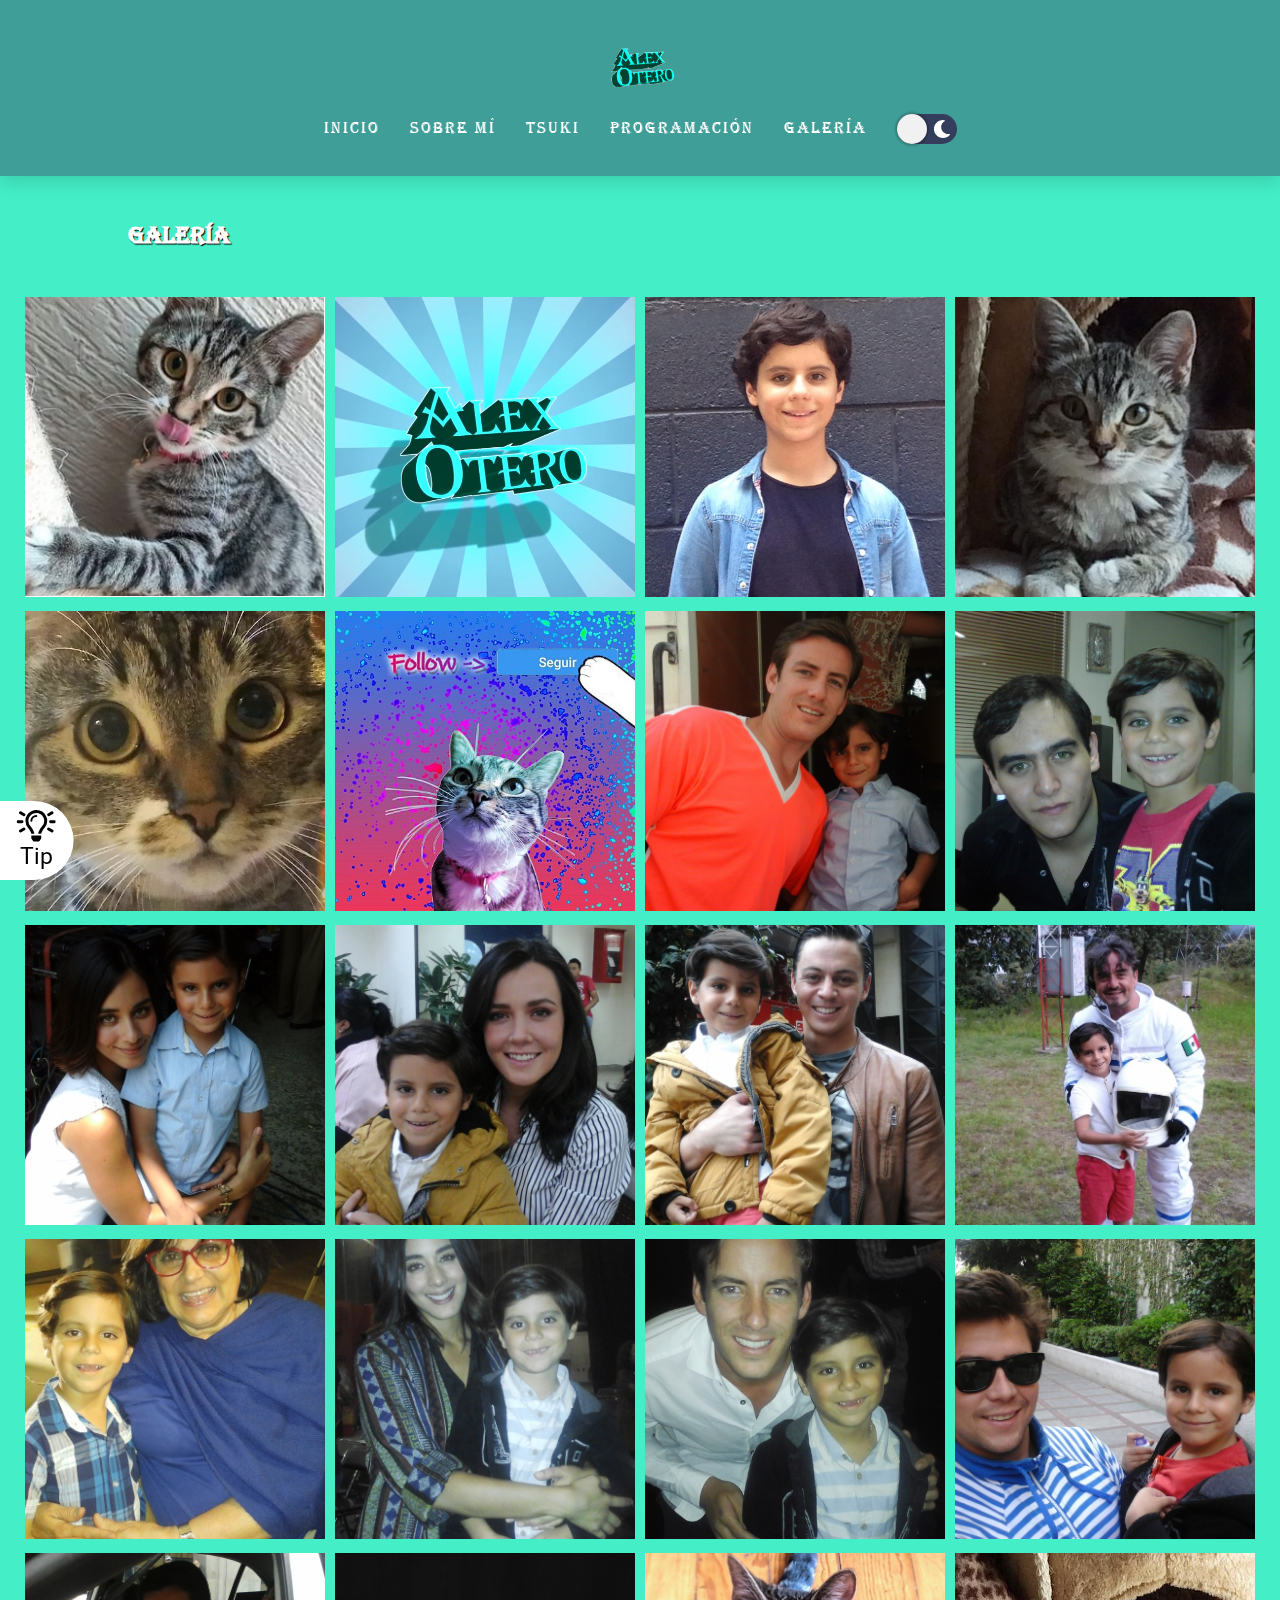
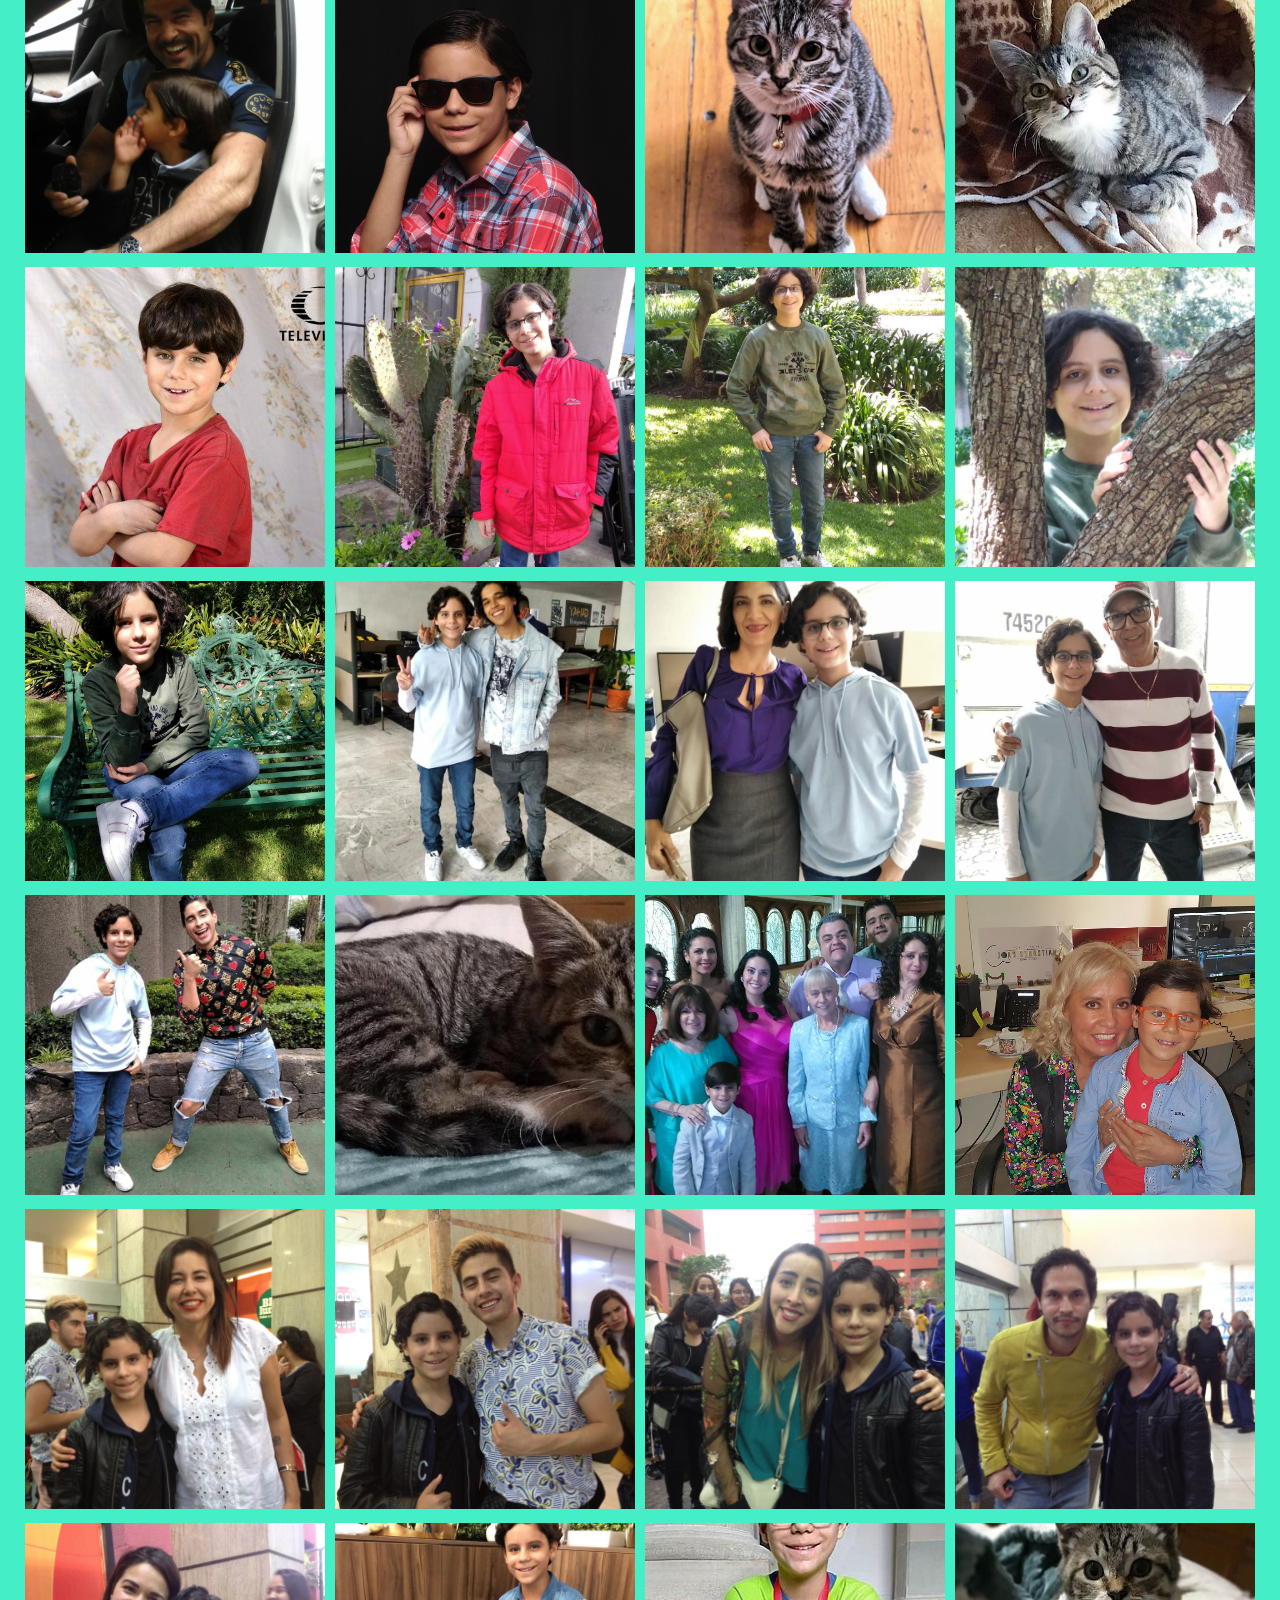
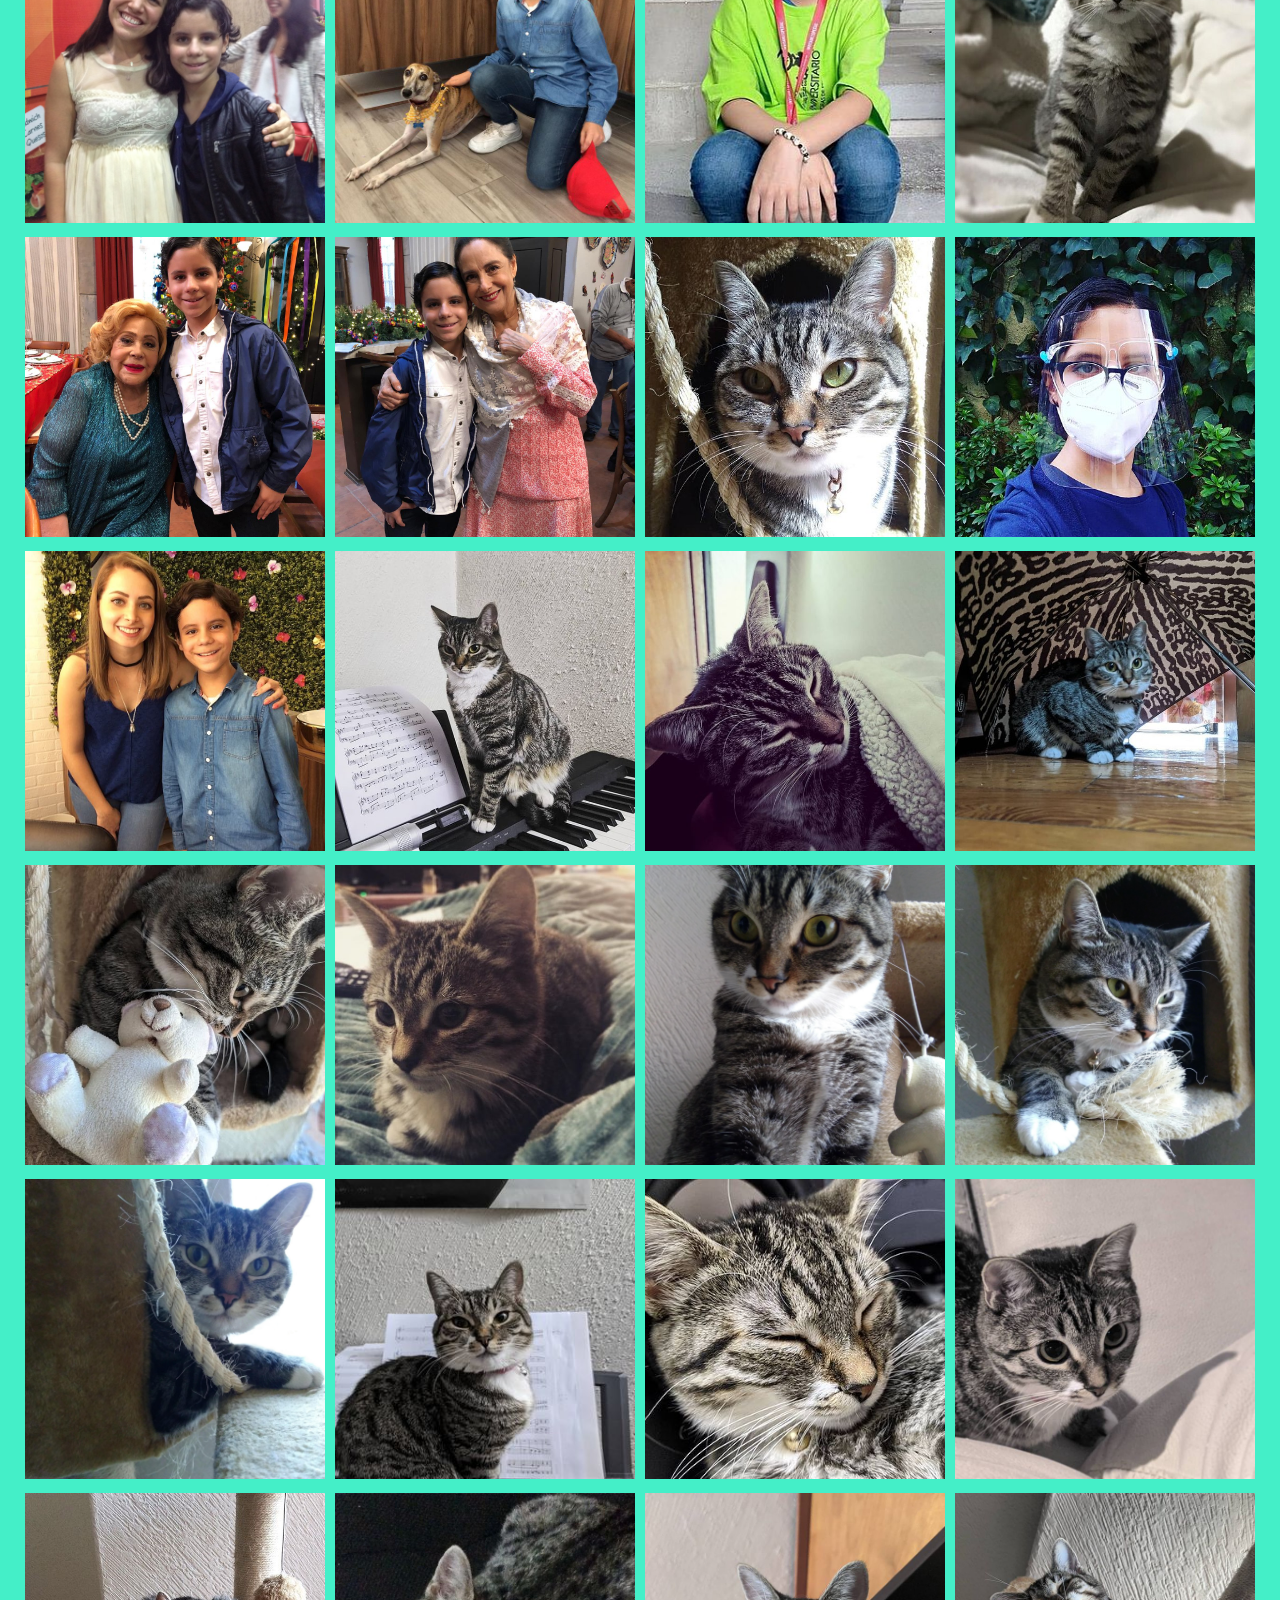
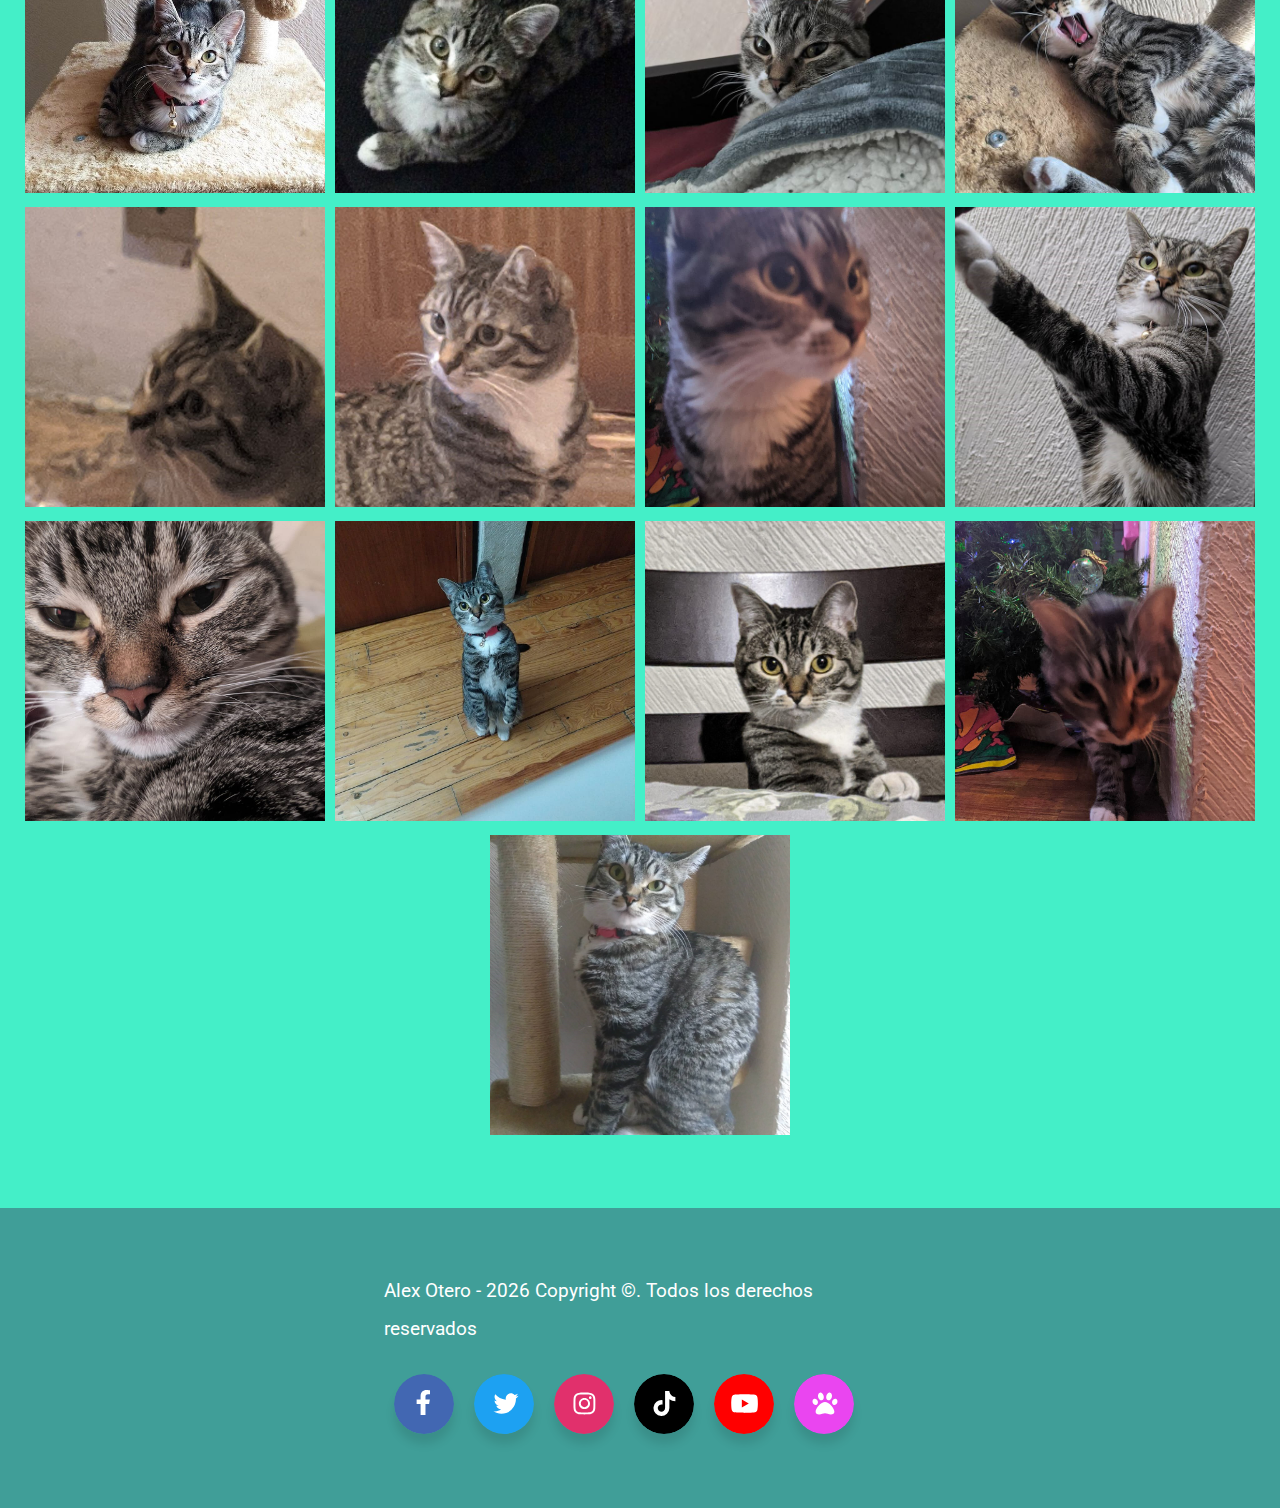
==== commit c2e8ed45: "Google Analytics" ====
--- a/galeria.html
+++ b/galeria.html
@@ -3,6 +3,17 @@
 <!DOCTYPE html>
 <html lang="es" class="scroll_html">
 <head>
+
+	<!-- Global site tag (gtag.js) - Google Analytics -->
+	<script async src="https://www.googletagmanager.com/gtag/js?id=G-T0B59ZT800"></script>
+	<script>
+	  window.dataLayer = window.dataLayer || [];
+	  function gtag(){dataLayer.push(arguments);}
+	  gtag('js', new Date());
+
+	  gtag('config', 'G-T0B59ZT800');
+	</script>
+	
 	<meta charset="utf-8">
 	<meta name="viewport" content="width=device-width, initial-scale=1.0">
 	<title>Galeria | Alex Otero</title>
--- a/css/styles.css
+++ b/css/styles.css
@@ -174,6 +174,7 @@
 
 strong {
   color: #194D99;
+  transition: .3s;
 }
 
 strong:hover {
@@ -348,7 +349,7 @@
 	position: fixed;
 	z-index: 2;
 	transition: all .5s ease;
-	transform: translate(-85%);
+	transform: translate(-88%);
 }
 
 #tip_button {
@@ -357,6 +358,11 @@
 
 .tip_button_div {
 	display: flex;
+	flex-direction: column;
+	align-items: center;
+	justify-content: center;
+	border-left: #000 solid 1px;
+	padding: 0 0 0 1vh;
 }
 
 .tip.active {
@@ -366,13 +372,15 @@
 .tip_icon {
 	height: 3.5vh;
 	margin: 0vh 1vh;
-	border-left: #000 solid 1px;
-	padding: 0 0 0 1vh;
 }
 
 .tip p {
 	font-size: 2.5vh;
 	line-height: 130%;
+}
+
+.tip > p {
+	margin: 0 1vh 0 0;
 }
 
 .galeria ul li {
@@ -662,6 +670,7 @@
 }
 
 .switch {
+  margin: 2.5px 15px;
   background: #343D5B;
   border-radius: 1000px;
   border: none;
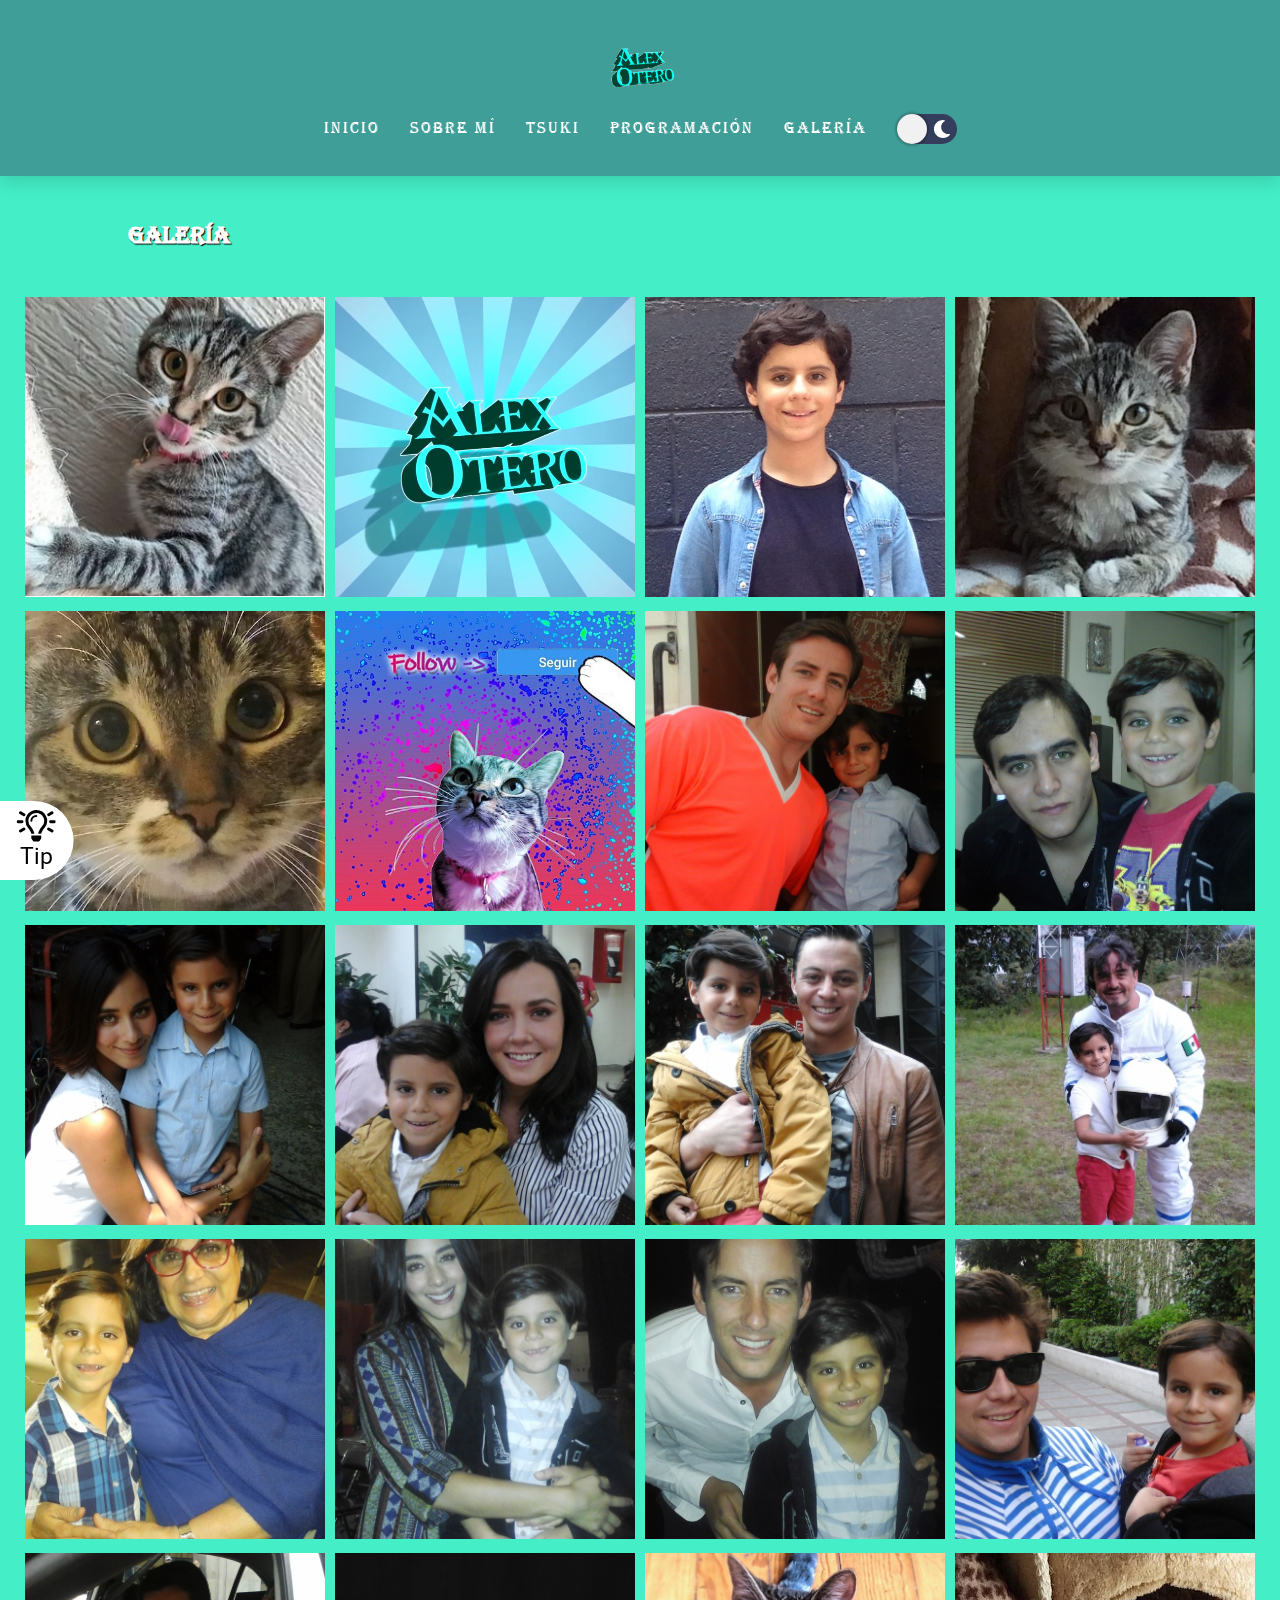
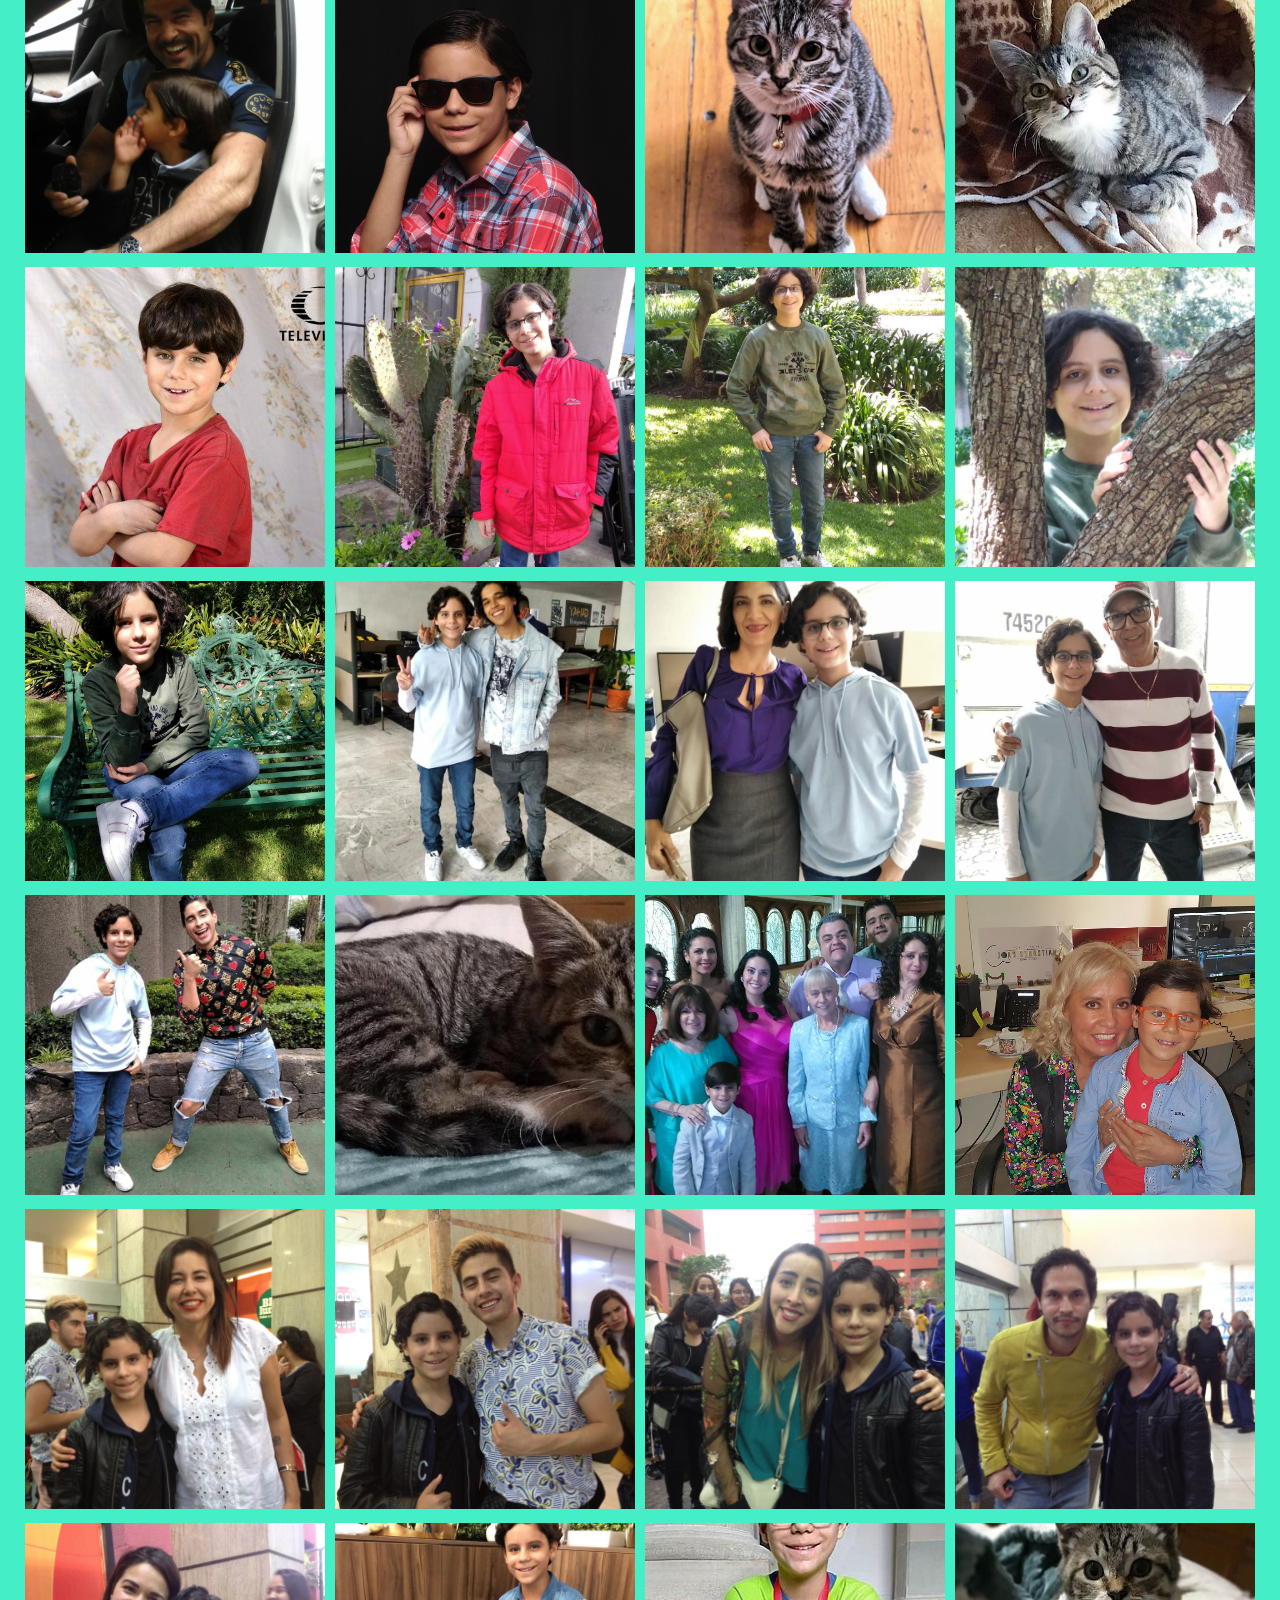
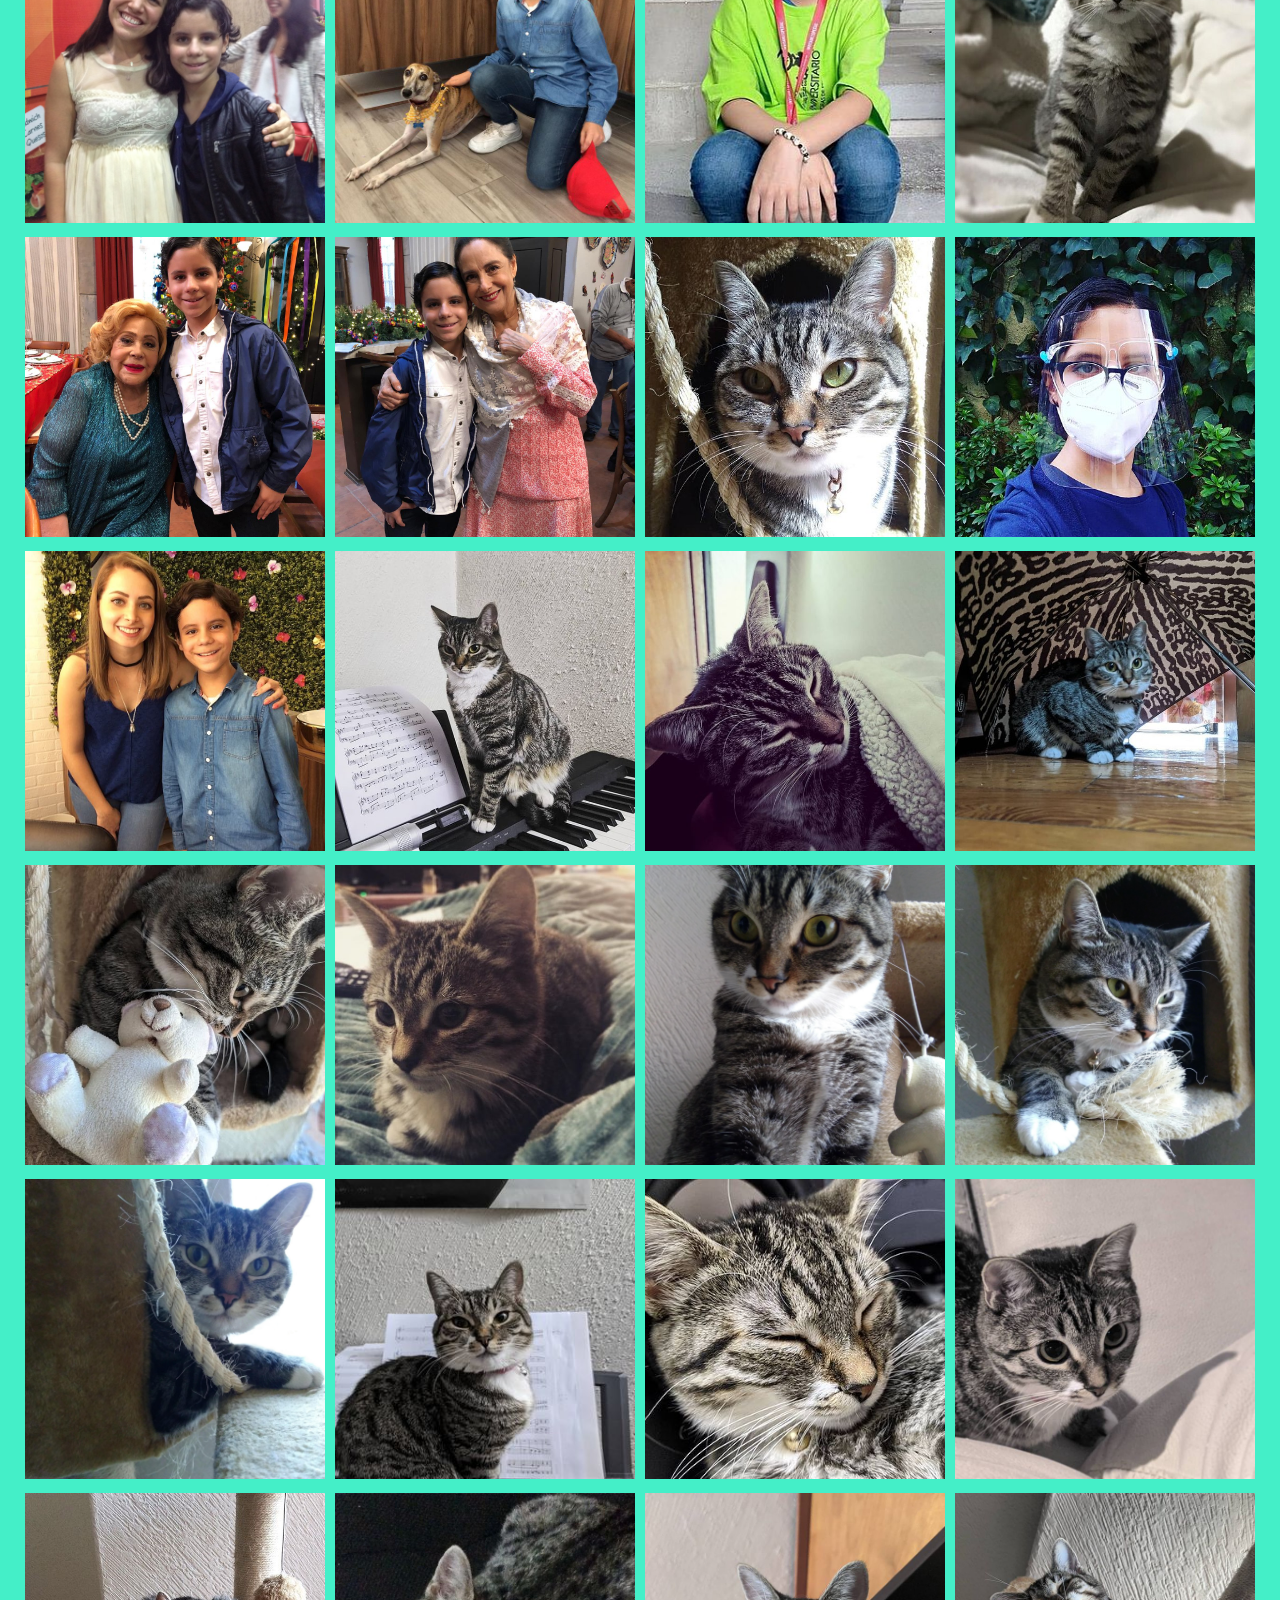
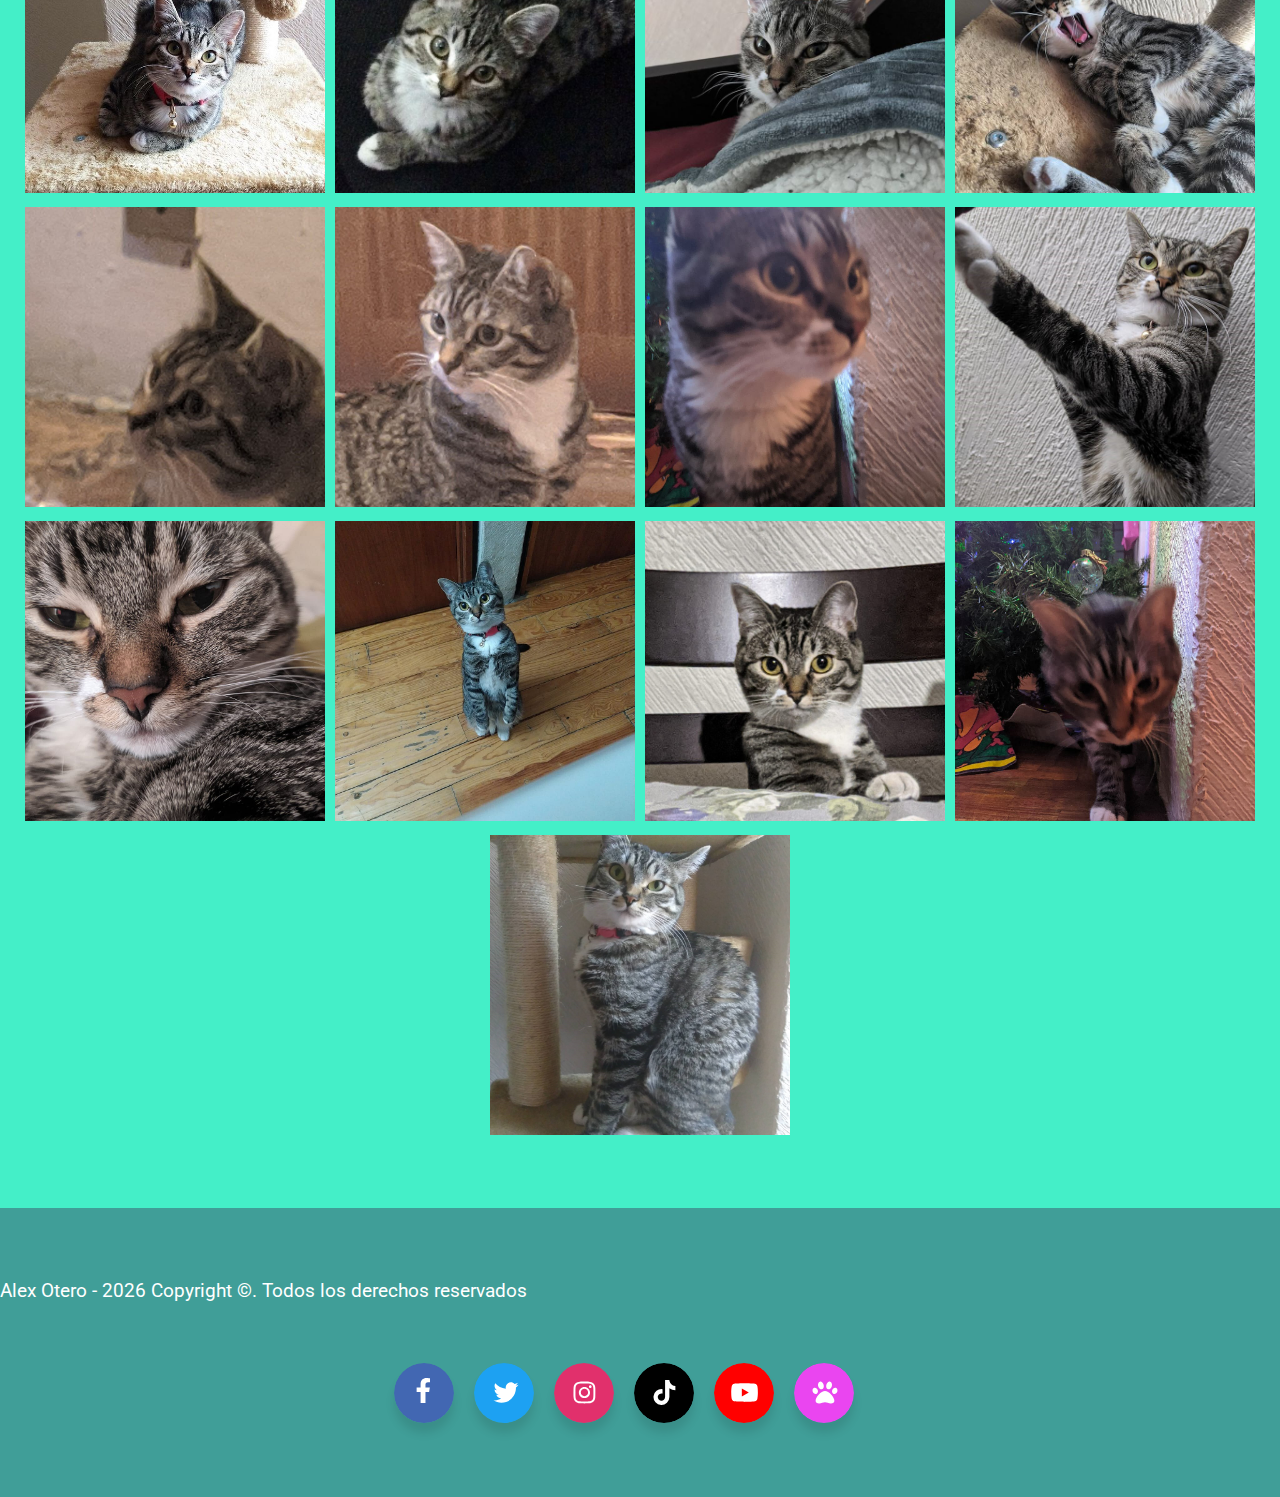
==== commit 065da508: "Main, Second and jQuery" ====
--- a/galeria.html
+++ b/galeria.html
@@ -17,19 +17,24 @@
 	<meta charset="utf-8">
 	<meta name="viewport" content="width=device-width, initial-scale=1.0">
 	<title>Galeria | Alex Otero</title>
-	<link rel="shortcut icon" type="image/x-icon" href="assets\Logo.png">
-	<link rel="stylesheet" href="css/styles.css">
-	<script src="js/header_script.js"></script>
-	<script src="js/code.js"></script>
-	<script src="js/up_button.js"></script>
+	<link rel="stylesheet" href="https://alexoterooficial.github.io/css/styles.css">
+	<script src="js/jquery.js"></script>
+	<script src="js/main.js"></script>
+	<link rel="shortcut icon" type="image/x-icon" href="https://alexoterooficial.github.io/assets/Logo.png">
+	<link rel="apple-touch-icon" href="https://alexoterooficial.github.io/assets/Logo.png">
 </head>
 
 <body>
 
 	<header>
-		<a href="https://alexoterooficial.github.io/index"><img src="assets\Alex_Otero-Logo.png" width="100" alt="Logo" class="header_logo"></a>
-
-		<ul class="menu">
+		<a class="logo_a" href="https://alexoterooficial.github.io/index"><img src="https://alexoterooficial.github.io/assets/Alex_Otero-Logo.png" width="100" alt="Alex Otero Logo" class="header_logo"></a>
+		<svg tabindex="0" onclick="menu_f()" id="menu_icon" class="menu_icon" viewBox="0 0 100 80" width="40" height="40">
+  			<rect y="0" width="100" height="20" rx="8"></rect>
+  			<rect y="30" width="100" height="20" rx="8"></rect>
+  			<rect y="60" width="100" height="20" rx="8"></rect>
+		</svg>
+
+		<ul id="menu" class="menu_list">
 
 			<li><a class="nav_li" href="https://alexoterooficial.github.io/index">Inicio</a></li>
 
@@ -40,6 +45,7 @@
 			<li><a class="nav_li" href="https://alexoterooficial.github.io/programacion">Programación</a></li>
 
 			<li><a class="nav_li" href="https://alexoterooficial.github.io/galeria">Galería</a></li>
+
 
 			<button class="switch" id="switch">
 				<span>
@@ -62,6 +68,39 @@
 				</span>
 			</button>
 		</ul>
+		<ul id="menu_list-no_mobile" class="menu_list-no_mobile">
+
+			<li><a class="nav_li" href="https://alexoterooficial.github.io/index">Inicio</a></li>
+
+			<li><a class="nav_li" href="https://alexoterooficial.github.io/sobre_mi">Sobre mí</a></li>
+
+			<li><a class="nav_li" href="https://alexoterooficial.github.io/tsuki">Tsuki</a></li>
+
+			<li><a class="nav_li" href="https://alexoterooficial.github.io/programacion">Programación</a></li>
+
+			<li><a class="nav_li" href="https://alexoterooficial.github.io/galeria">Galería</a></li>
+
+			<button class="switch" id="switch-no_mobile">
+				<span>
+
+					<i class="sun">
+						<svg viewBox="0 0 512 512">
+							<path fill="currentColor" d="M256 160c-52.9 0-96 43.1-96 96s43.1 96 96 96 96-43.1 96-96-43.1-96-96-96zm246.4 80.5l-94.7-47.3 33.5-100.4c4.5-13.6-8.4-26.5-21.9-21.9l-100.4 33.5-47.4-94.8c-6.4-12.8-24.6-12.8-31 0l-47.3 94.7L92.7 70.8c-13.6-4.5-26.5 8.4-21.9 21.9l33.5 100.4-94.7 47.4c-12.8 6.4-12.8 24.6 0 31l94.7 47.3-33.5 100.5c-4.5 13.6 8.4 26.5 21.9 21.9l100.4-33.5 47.3 94.7c6.4 12.8 24.6 12.8 31 0l47.3-94.7 100.4 33.5c13.6 4.5 26.5-8.4 21.9-21.9l-33.5-100.4 94.7-47.3c13-6.5 13-24.7.2-31.1zm-155.9 106c-49.9 49.9-131.1 49.9-181 0-49.9-49.9-49.9-131.1 0-181 49.9-49.9 131.1-49.9 181 0 49.9 49.9 49.9 131.1 0 181z"></path>
+						</svg>
+					</i>
+
+				</span>
+				<span>
+
+					<i class="moon">
+						<svg viewBox="0 0 512 512">
+							<path fill="currentColor" d="M283.211 512c78.962 0 151.079-35.925 198.857-94.792 7.068-8.708-.639-21.43-11.562-19.35-124.203 23.654-238.262-71.576-238.262-196.954 0-72.222 38.662-138.635 101.498-174.394 9.686-5.512 7.25-20.197-3.756-22.23A258.156 258.156 0 0 0 283.211 0c-141.309 0-256 114.511-256 256 0 141.309 114.511 256 256 256z" class=""></path>
+						</svg>
+					</i>
+
+				</span>
+			</button>
+		</ul>
 	</header>
 
 	<div class="space"></div>
@@ -85,143 +124,143 @@
 	<ul class="galeria">
 
 			
-		<li><div id="id_1"><a href="#img1"><img src="assets\1.jpg"></a></div></li>
-
-		<li><div id="id_2"><a href="#img2"><img src="assets\2.jpg"></a></div></li>
-
-		<li><div id="id_3"><a href="#img3"><img src="assets\3.jpg"></a></div></li>
-
-		<li><div id="id_4"><a href="#img4"><img src="assets\4.jpg"></a></div></li>
-
-		<li><div id="id_5"><a href="#img5"><img src="assets\5.jpg"></a></div></li>
+		<li><div id="id_1"><a href="#img1"><img src="https://alexoterooficial.github.io/assets/1.jpg" alt="Tsuki"></a></div></li>
+
+		<li><div id="id_2"><a href="#img2"><img src="https://alexoterooficial.github.io/assets/2.jpg" alt="Alex Otero"></a></div></li>
+
+		<li><div id="id_3"><a href="#img3"><img src="https://alexoterooficial.github.io/assets/3.jpg" alt="Alex Otero"></a></div></li>
+
+		<li><div id="id_4"><a href="#img4"><img src="https://alexoterooficial.github.io/assets/4.jpg" alt="Tsuki"></a></div></li>
+
+		<li><div id="id_5"><a href="#img5"><img src="https://alexoterooficial.github.io/assets/5.jpg" alt="Tsuki"></a></div></li>
 		
-		<li><div id="id_6"><a href="#img6"><img src="assets\6.jpg"></a></div></li>
-
-		<li><div id="id_7"><a href="#img7"><img src="assets\7.jpg"></a></div></li>
-
-		<li><div id="id_8"><a href="#img8"><img src="assets\8.jpg"></a></div></li>
-
-		<li><div id="id_9"><a href="#img9"><img src="assets\9.jpg"></a></div></li>
-
-		<li><div id="id_10"><a href="#img10"><img src="assets\10.jpg"></a></div></li>
-
-		<li><div id="id_11"><a href="#img11"><img src="assets\11.jpg"></a></div></li>
-
-		<li><div id="id_12"><a href="#img12"><img src="assets\12.jpg"></a></div></li>
-
-		<li><div id="id_13"><a href="#img13"><img src="assets\13.jpg"></a></div></li>
-
-		<li><div id="id_14"><a href="#img14"><img src="assets\14.jpg"></a></div></li>
-
-		<li><div id="id_15"><a href="#img15"><img src="assets\15.jpg"></a></div></li>
-
-		<li><div id="id_16"><a href="#img16"><img src="assets\16.jpg"></a></div></li>
-
-		<li><div id="id_17"><a href="#img17"><img src="assets\17.jpg"></a></div></li>
-
-		<li><div id="id_18"><a href="#img18"><img src="assets\18.jpg"></a></div></li>
-
-		<li><div id="id_19"><a href="#img19"><img src="assets\19.jpg"></a></div></li>
-
-		<li><div id="id_20"><a href="#img20"><img src="assets\20.jpg"></a></div></li>
-
-		<li><div id="id_21"><a href="#img21"><img src="assets\21.jpg"></a></div></li>
-
-		<li><div id="id_22"><a href="#img22"><img src="assets\22.jpg"></a></div></li>
-
-		<li><div id="id_23"><a href="#img23"><img src="assets\23.jpg"></a></div></li>
-
-		<li><div id="id_24"><a href="#img24"><img src="assets\24.jpg"></a></div></li>
-
-		<li><div id="id_25"><a href="#img25"><img src="assets\25.jpg"></a></div></li>
-
-		<li><div id="id_26"><a href="#img26"><img src="assets\26.jpg"></a></div></li>
-
-		<li><div id="id_27"><a href="#img27"><img src="assets\27.jpg"></a></div></li>
-
-		<li><div id="id_28"><a href="#img28"><img src="assets\28.jpg"></a></div></li>
-
-		<li><div id="id_29"><a href="#img29"><img src="assets\29.jpg"></a></div></li>
-
-		<li><div id="id_30"><a href="#img30"><img src="assets\30.jpg"></a></div></li>
-
-		<li><div id="id_31"><a href="#img31"><img src="assets\31.jpg"></a></div></li>
-
-		<li><div id="id_32"><a href="#img32"><img src="assets\32.jpg"></a></div></li>
-
-		<li><div id="id_33"><a href="#img33"><img src="assets\33.jpg"></a></div></li>
-
-		<li><div id="id_34"><a href="#img34"><img src="assets\34.jpg"></a></div></li>
-
-		<li><div id="id_35"><a href="#img35"><img src="assets\35.jpg"></a></div></li>
-
-		<li><div id="id_36"><a href="#img36"><img src="assets\36.jpg"></a></div></li>
-
-		<li><div id="id_37"><a href="#img37"><img src="assets\37.jpg"></a></div></li>
-
-		<li><div id="id_38"><a href="#img38"><img src="assets\38.jpg"></a></div></li>
-
-		<li><div id="id_39"><a href="#img39"><img src="assets\39.jpg"></a></div></li>
-
-		<li><div id="id_40"><a href="#img40"><img src="assets\40.jpg"></a></div></li>
-
-		<li><div id="id_41"><a href="#img41"><img src="assets\41.jpg"></a></div></li>
-
-		<li><div id="id_42"><a href="#img42"><img src="assets\42.jpg"></a></div></li>
-
-		<li><div id="id_43"><a href="#img43"><img src="assets\43.jpg"></a></div></li>
-
-		<li><div id="id_44"><a href="#img44"><img src="assets\44.jpg"></a></div></li>
-
-		<li><div id="id_45"><a href="#img45"><img src="assets\45.jpg"></a></div></li>
-
-		<li><div id="id_46"><a href="#img46"><img src="assets\46.jpg"></a></div></li>
-
-		<li><div id="id_47"><a href="#img47"><img src="assets\47.jpg"></a></div></li>
-
-		<li><div id="id_48"><a href="#img48"><img src="assets\48.jpg"></a></div></li>
-
-		<li><div id="id_49"><a href="#img49"><img src="assets\49.jpg"></a></div></li>
-
-		<li><div id="id_50"><a href="#img50"><img src="assets\50.jpg"></a></div></li>
-
-		<li><div id="id_51"><a href="#img51"><img src="assets\51.jpg"></a></div></li>
-
-		<li><div id="id_52"><a href="#img52"><img src="assets\52.jpg"></a></div></li>
-
-		<li><div id="id_53"><a href="#img53"><img src="assets\53.jpg"></a></div></li>
-
-		<li><div id="id_54"><a href="#img54"><img src="assets\54.jpg"></a></div></li>
-
-		<li><div id="id_55"><a href="#img55"><img src="assets\55.jpg"></a></div></li>
-
-		<li><div id="id_56"><a href="#img56"><img src="assets\56.jpg"></a></div></li>
-
-		<li><div id="id_57"><a href="#img57"><img src="assets\57.jpg"></a></div></li>
-
-		<li><div id="id_58"><a href="#img58"><img src="assets\58.jpg"></a></div></li>
-
-		<li><div id="id_59"><a href="#img59"><img src="assets\59.jpg"></a></div></li>
-
-		<li><div id="id_60"><a href="#img60"><img src="assets\60.jpg"></a></div></li>
-
-		<li><div id="id_61"><a href="#img61"><img src="assets\61.jpg"></a></div></li>
-
-		<li><div id="id_62"><a href="#img62"><img src="assets\62.jpg"></a></div></li>
-
-		<li><div id="id_63"><a href="#img63"><img src="assets\63.jpg"></a></div></li>
-
-		<li><div id="id_64"><a href="#img64"><img src="assets\64.jpg"></a></div></li>
-
-		<li><div id="id_65"><a href="#img65"><img src="assets\65.jpg"></a></div></li>
-
-		<li><div id="id_66"><a href="#img66"><img src="assets\66.jpg"></a></div></li>
-
-		<li><div id="id_67"><a href="#img67"><img src="assets\67.jpg"></a></div></li>
-
-		<li><div id="id_68"><a href="#img68"><img src="assets\68.jpg"></a></div></li>
-
-		<li><div id="id_69"><a href="#img69"><img src="assets\69.jpg"></a></div></li>
+		<li><div id="id_6"><a href="#img6"><img src="https://alexoterooficial.github.io/assets/6.jpg" alt="Tsuki"></a></div></li>
+
+		<li><div id="id_7"><a href="#img7"><img src="https://alexoterooficial.github.io/assets/7.jpg" alt="Alex Otero"></a></div></li>
+
+		<li><div id="id_8"><a href="#img8"><img src="https://alexoterooficial.github.io/assets/8.jpg" alt="Alex Otero"></a></div></li>
+
+		<li><div id="id_9"><a href="#img9"><img src="https://alexoterooficial.github.io/assets/9.jpg" alt="Alex Otero"></a></div></li>
+
+		<li><div id="id_10"><a href="#img10"><img src="https://alexoterooficial.github.io/assets/10.jpg" alt="Alex Otero"></a></div></li>
+
+		<li><div id="id_11"><a href="#img11"><img src="https://alexoterooficial.github.io/assets/11.jpg" alt="Alex Otero"></a></div></li>
+
+		<li><div id="id_12"><a href="#img12"><img src="https://alexoterooficial.github.io/assets/12.jpg" alt="Alex Otero"></a></div></li>
+
+		<li><div id="id_13"><a href="#img13"><img src="https://alexoterooficial.github.io/assets/13.jpg" alt="Alex Otero"></a></div></li>
+
+		<li><div id="id_14"><a href="#img14"><img src="https://alexoterooficial.github.io/assets/14.jpg" alt="Alex Otero"></a></div></li>
+
+		<li><div id="id_15"><a href="#img15"><img src="https://alexoterooficial.github.io/assets/15.jpg" alt="Alex Otero"></a></div></li>
+
+		<li><div id="id_16"><a href="#img16"><img src="https://alexoterooficial.github.io/assets/16.jpg" alt="Alex Otero"></a></div></li>
+
+		<li><div id="id_17"><a href="#img17"><img src="https://alexoterooficial.github.io/assets/17.jpg" alt="Alex Otero"></a></div></li>
+
+		<li><div id="id_18"><a href="#img18"><img src="https://alexoterooficial.github.io/assets/18.jpg" alt="Alex Otero"></a></div></li>
+
+		<li><div id="id_19"><a href="#img19"><img src="https://alexoterooficial.github.io/assets/19.jpg" alt="Tsuki"></a></div></li>
+
+		<li><div id="id_20"><a href="#img20"><img src="https://alexoterooficial.github.io/assets/20.jpg" alt="Tsuki"></a></div></li>
+
+		<li><div id="id_21"><a href="#img21"><img src="https://alexoterooficial.github.io/assets/21.jpg" alt="Alex Otero"></a></div></li>
+
+		<li><div id="id_22"><a href="#img22"><img src="https://alexoterooficial.github.io/assets/22.jpg" alt="Alex Otero"></a></div></li>
+
+		<li><div id="id_23"><a href="#img23"><img src="https://alexoterooficial.github.io/assets/23.jpg" alt="Alex Otero"></a></div></li>
+
+		<li><div id="id_24"><a href="#img24"><img src="https://alexoterooficial.github.io/assets/24.jpg" alt="Alex Otero"></a></div></li>
+
+		<li><div id="id_25"><a href="#img25"><img src="https://alexoterooficial.github.io/assets/25.jpg" alt="Alex Otero"></a></div></li>
+
+		<li><div id="id_26"><a href="#img26"><img src="https://alexoterooficial.github.io/assets/26.jpg" alt="Alex Otero"></a></div></li>
+
+		<li><div id="id_27"><a href="#img27"><img src="https://alexoterooficial.github.io/assets/27.jpg" alt="Alex Otero"></a></div></li>
+
+		<li><div id="id_28"><a href="#img28"><img src="https://alexoterooficial.github.io/assets/28.jpg" alt="Alex Otero"></a></div></li>
+
+		<li><div id="id_29"><a href="#img29"><img src="https://alexoterooficial.github.io/assets/29.jpg" alt="Alex Otero"></a></div></li>
+
+		<li><div id="id_30"><a href="#img30"><img src="https://alexoterooficial.github.io/assets/30.jpg" alt="Tsuki"></a></div></li>
+
+		<li><div id="id_31"><a href="#img31"><img src="https://alexoterooficial.github.io/assets/31.jpg" alt="Alex Otero"></a></div></li>
+
+		<li><div id="id_32"><a href="#img32"><img src="https://alexoterooficial.github.io/assets/32.jpg" alt="Alex Otero"></a></div></li>
+
+		<li><div id="id_33"><a href="#img33"><img src="https://alexoterooficial.github.io/assets/33.jpg" alt="Alex Otero"></a></div></li>
+
+		<li><div id="id_34"><a href="#img34"><img src="https://alexoterooficial.github.io/assets/34.jpg" alt="Alex Otero"></a></div></li>
+
+		<li><div id="id_35"><a href="#img35"><img src="https://alexoterooficial.github.io/assets/35.jpg" alt="Alex Otero"></a></div></li>
+
+		<li><div id="id_36"><a href="#img36"><img src="https://alexoterooficial.github.io/assets/36.jpg" alt="Alex Otero"></a></div></li>
+
+		<li><div id="id_37"><a href="#img37"><img src="https://alexoterooficial.github.io/assets/37.jpg" alt="Alex Otero"></a></div></li>
+
+		<li><div id="id_38"><a href="#img38"><img src="https://alexoterooficial.github.io/assets/38.jpg" alt="Alex Otero"></a></div></li>
+
+		<li><div id="id_39"><a href="#img39"><img src="https://alexoterooficial.github.io/assets/39.jpg" alt="Alex Otero"></a></div></li>
+
+		<li><div id="id_40"><a href="#img40"><img src="https://alexoterooficial.github.io/assets/40.jpg" alt="Tsuki"></a></div></li>
+
+		<li><div id="id_41"><a href="#img41"><img src="https://alexoterooficial.github.io/assets/41.jpg" alt="Alex Otero"></a></div></li>
+
+		<li><div id="id_42"><a href="#img42"><img src="https://alexoterooficial.github.io/assets/42.jpg" alt="Alex Otero"></a></div></li>
+
+		<li><div id="id_43"><a href="#img43"><img src="https://alexoterooficial.github.io/assets/43.jpg" alt="Tsuki"></a></div></li>
+
+		<li><div id="id_44"><a href="#img44"><img src="https://alexoterooficial.github.io/assets/44.jpg" alt="Alex Otero"></a></div></li>
+
+		<li><div id="id_45"><a href="#img45"><img src="https://alexoterooficial.github.io/assets/45.jpg" alt="Alex Otero"></a></div></li>
+
+		<li><div id="id_46"><a href="#img46"><img src="https://alexoterooficial.github.io/assets/46.jpg" alt="Tsuki"></a></div></li>
+
+		<li><div id="id_47"><a href="#img47"><img src="https://alexoterooficial.github.io/assets/47.jpg" alt="Tsuki"></a></div></li>
+
+		<li><div id="id_48"><a href="#img48"><img src="https://alexoterooficial.github.io/assets/48.jpg" alt="Tsuki"></a></div></li>
+
+		<li><div id="id_49"><a href="#img49"><img src="https://alexoterooficial.github.io/assets/49.jpg" alt="Tsuki"></a></div></li>
+
+		<li><div id="id_50"><a href="#img50"><img src="https://alexoterooficial.github.io/assets/50.jpg" alt="Tsuki"></a></div></li>
+
+		<li><div id="id_51"><a href="#img51"><img src="https://alexoterooficial.github.io/assets/51.jpg" alt="Tsuki"></a></div></li>
+
+		<li><div id="id_52"><a href="#img52"><img src="https://alexoterooficial.github.io/assets/52.jpg" alt="Tsuki"></a></div></li>
+
+		<li><div id="id_53"><a href="#img53"><img src="https://alexoterooficial.github.io/assets/53.jpg" alt="Tsuki"></a></div></li>
+
+		<li><div id="id_54"><a href="#img54"><img src="https://alexoterooficial.github.io/assets/54.jpg" alt="Tsuki"></a></div></li>
+
+		<li><div id="id_55"><a href="#img55"><img src="https://alexoterooficial.github.io/assets/55.jpg" alt="Tsuki"></a></div></li>
+
+		<li><div id="id_56"><a href="#img56"><img src="https://alexoterooficial.github.io/assets/56.jpg" alt="Tsuki"></a></div></li>
+
+		<li><div id="id_57"><a href="#img57"><img src="https://alexoterooficial.github.io/assets/57.jpg" alt="Tsuki"></a></div></li>
+
+		<li><div id="id_58"><a href="#img58"><img src="https://alexoterooficial.github.io/assets/58.jpg" alt="Tsuki"></a></div></li>
+
+		<li><div id="id_59"><a href="#img59"><img src="https://alexoterooficial.github.io/assets/59.jpg" alt="Tsuki"></a></div></li>
+
+		<li><div id="id_60"><a href="#img60"><img src="https://alexoterooficial.github.io/assets/60.jpg" alt="Tsuki"></a></div></li>
+
+		<li><div id="id_61"><a href="#img61"><img src="https://alexoterooficial.github.io/assets/61.jpg" alt="Tsuki"></a></div></li>
+
+		<li><div id="id_62"><a href="#img62"><img src="https://alexoterooficial.github.io/assets/62.jpg" alt="Tsuki"></a></div></li>
+
+		<li><div id="id_63"><a href="#img63"><img src="https://alexoterooficial.github.io/assets/63.jpg" alt="Tsuki"></a></div></li>
+
+		<li><div id="id_64"><a href="#img64"><img src="https://alexoterooficial.github.io/assets/64.jpg" alt="Tsuki"></a></div></li>
+
+		<li><div id="id_65"><a href="#img65"><img src="https://alexoterooficial.github.io/assets/65.jpg" alt="Tsuki"></a></div></li>
+
+		<li><div id="id_66"><a href="#img66"><img src="https://alexoterooficial.github.io/assets/66.jpg" alt="Tsuki"></a></div></li>
+
+		<li><div id="id_67"><a href="#img67"><img src="https://alexoterooficial.github.io/assets/67.jpg" alt="Tsuki"></a></div></li>
+
+		<li><div id="id_68"><a href="#img68"><img src="https://alexoterooficial.github.io/assets/68.jpg" alt="Tsuki"></a></div></li>
+
+		<li><div id="id_69"><a href="#img69"><img src="https://alexoterooficial.github.io/assets/69.jpg" alt="Tsuki"></a></div></li>
 		</ul>
 
 
@@ -229,7 +268,7 @@
 		<div class="image">
 			<div class="imagen">
 				<a href="#img69" title="ver anterior">&#60;</a>
-				<div><img src="assets\1.jpg"></div>
+				<div><img src="https://alexoterooficial.github.io/assets/1.jpg" alt="Tsuki"></div>
 				<a href="#img2" title="ver siguiente">></a>
 			</div>
 			<a class="cerrar" title="cerrar" href="#id_1">X</a>
@@ -241,7 +280,7 @@
 		<div class="image">
 			<div class="imagen">
 				<a href="#img1" title="ver anterior">&#60;</a>
-				<div><img src="assets\2.jpg"></div>
+				<div><img src="https://alexoterooficial.github.io/assets/2.jpg" alt="Alex Otero"></div>
 				<a href="#img3" title="ver siguiente">></a>
 			</div>
 			<a class="cerrar" title="cerrar" href="#id_2">X</a>
@@ -253,7 +292,7 @@
 		<div class="image">
 			<div class="imagen">
 				<a href="#img2" title="ver anterior">&#60;</a>
-				<div><img src="assets\3.jpg"></div>
+				<div><img src="https://alexoterooficial.github.io/assets/3.jpg" alt="Alex Otero"></div>
 				<a href="#img4" title="ver siguiente">></a>
 			</div>
 			<a class="cerrar" title="cerrar" href="#id_3">X</a>
@@ -265,7 +304,7 @@
 			<div class="image">
 			<div class="imagen">
 				<a href="#img3" title="ver anterior">&#60;</a>
-				<div><img src="assets\4.jpg"></div>
+				<div><img src="https://alexoterooficial.github.io/assets/4.jpg" alt="Tsuki"></div>
 				<a href="#img5" title="ver siguiente">></a>
 			</div>
 			<a class="cerrar" title="cerrar" href="#id_4">X</a>
@@ -277,7 +316,7 @@
 			<div class="image">
 			<div class="imagen">
 				<a href="#img4" title="ver anterior">&#60;</a>
-				<div><img src="assets\5.jpg"></div>
+				<div><img src="https://alexoterooficial.github.io/assets/5.jpg" alt="Tsuki"></div>
 				<a href="#img6" title="ver siguiente">></a>
 			</div>
 			<a class="cerrar" title="cerrar" href="#id_5">X</a>
@@ -289,7 +328,7 @@
 			<div class="image">
 			<div class="imagen">
 				<a href="#img5" title="ver anterior">&#60;</a>
-				<div><img src="assets\6.jpg"></div>
+				<div><img src="https://alexoterooficial.github.io/assets/6.jpg" alt="Tsuki"></div>
 				<a href="#img7" title="ver siguiente">></a>
 			</div>
 			<a class="cerrar" title="cerrar" href="#id_6">X</a>
@@ -300,7 +339,7 @@
 			<div class="image">
 			<div class="imagen">
 				<a href="#img6" title="ver anterior">&#60;</a>
-				<div><img src="assets\7.jpg"></div>
+				<div><img src="https://alexoterooficial.github.io/assets/7.jpg" alt="Alex Otero"></div>
 				<a href="#img8" title="ver siguiente">></a>
 			</div>
 			<a class="cerrar" title="cerrar" href="#id_7">X</a>
@@ -311,7 +350,7 @@
 			<div class="image">
 			<div class="imagen">
 				<a href="#img7" title="ver anterior">&#60;</a>
-				<div><img src="assets\8.jpg"></div>
+				<div><img src="https://alexoterooficial.github.io/assets/8.jpg" alt="Alex Otero"></div>
 				<a href="#img9" title="ver siguiente">></a>
 			</div>
 			<a class="cerrar" title="cerrar" href="#id_8">X</a>
@@ -322,7 +361,7 @@
 			<div class="image">
 			<div class="imagen">
 				<a href="#img8" title="ver anterior">&#60;</a>
-				<div><img src="assets\9.jpg"></div>
+				<div><img src="https://alexoterooficial.github.io/assets/9.jpg" alt="Alex Otero"></div>
 				<a href="#img10" title="ver siguiente">></a>
 			</div>
 			<a class="cerrar" title="cerrar" href="#id_9">X</a>
@@ -333,7 +372,7 @@
 			<div class="image">
 			<div class="imagen">
 				<a href="#img9" title="ver anterior">&#60;</a>
-				<div><img src="assets\10.jpg"></div>
+				<div><img src="https://alexoterooficial.github.io/assets/10.jpg" alt="Alex Otero"></div>
 				<a href="#img11" title="ver siguiente">></a>
 			</div>
 			<a class="cerrar" title="cerrar" href="#id_10">X</a>
@@ -344,7 +383,7 @@
 			<div class="image">
 			<div class="imagen">
 				<a href="#img10" title="ver anterior">&#60;</a>
-				<div><img src="assets\11.jpg"></div>
+				<div><img src="https://alexoterooficial.github.io/assets/11.jpg" alt="Alex Otero"></div>
 				<a href="#img12" title="ver siguiente">></a>
 			</div>
 			<a class="cerrar" title="cerrar" href="#id_11">X</a>
@@ -355,7 +394,7 @@
 			<div class="image">
 			<div class="imagen">
 				<a href="#img11" title="ver anterior">&#60;</a>
-				<div><img src="assets\12.jpg"></div>
+				<div><img src="https://alexoterooficial.github.io/assets/12.jpg" alt="Alex Otero"></div>
 				<a href="#img13" title="ver siguiente">></a>
 			</div>
 			<a class="cerrar" title="cerrar" href="#id_12">X</a>
@@ -366,7 +405,7 @@
 			<div class="image">
 			<div class="imagen">
 				<a href="#img12" title="ver anterior">&#60;</a>
-				<div><img src="assets\13.jpg"></div>
+				<div><img src="https://alexoterooficial.github.io/assets/13.jpg" alt="Alex Otero"></div>
 				<a href="#img14" title="ver siguiente">></a>
 			</div>
 			<a class="cerrar" title="cerrar" href="#id_13">X</a>
@@ -377,7 +416,7 @@
 			<div class="image">
 			<div class="imagen">
 				<a href="#img13" title="ver anterior">&#60;</a>
-				<div><img src="assets\14.jpg"></div>
+				<div><img src="https://alexoterooficial.github.io/assets/14.jpg" alt="Alex Otero"></div>
 				<a href="#img15" title="ver siguiente">></a>
 			</div>
 			<a class="cerrar" title="cerrar" href="#id_14">X</a>
@@ -388,7 +427,7 @@
 			<div class="image">
 			<div class="imagen">
 				<a href="#img14" title="ver anterior">&#60;</a>
-				<div><img src="assets\15.jpg"></div>
+				<div><img src="https://alexoterooficial.github.io/assets/15.jpg" alt="Alex Otero"></div>
 				<a href="#img16" title="ver siguiente">></a>
 			</div>
 			<a class="cerrar" title="cerrar" href="#id_15">X</a>
@@ -399,7 +438,7 @@
 			<div class="image">
 			<div class="imagen">
 				<a href="#img15" title="ver anterior">&#60;</a>
-				<div><img src="assets\16.jpg"></div>
+				<div><img src="https://alexoterooficial.github.io/assets/16.jpg" alt="Alex Otero"></div>
 				<a href="#img17" title="ver siguiente">></a>
 			</div>
 			<a class="cerrar" title="cerrar" href="#id_16">X</a>
@@ -410,7 +449,7 @@
 			<div class="image">
 			<div class="imagen">
 				<a href="#img16" title="ver anterior">&#60;</a>
-				<div><img src="assets\17.jpg"></div>
+				<div><img src="https://alexoterooficial.github.io/assets/17.jpg" alt="Alex Otero"></div>
 				<a href="#img18" title="ver siguiente">></a>
 			</div>
 			<a class="cerrar" title="cerrar" href="#id_17">X</a>
@@ -421,7 +460,7 @@
 			<div class="image">
 			<div class="imagen">
 				<a href="#img17" title="ver anterior">&#60;</a>
-				<div><img src="assets\18.jpg"></div>
+				<div><img src="https://alexoterooficial.github.io/assets/18.jpg" alt="Alex Otero"></div>
 				<a href="#img19" title="ver siguiente">></a>
 			</div>
 			<a class="cerrar" title="cerrar" href="#id_18">X</a>
@@ -432,7 +471,7 @@
 			<div class="image">
 			<div class="imagen">
 				<a href="#img18" title="ver anterior">&#60;</a>
-				<div class="modal_logo"><img src="assets\19.jpg"></div>
+				<div><img src="https://alexoterooficial.github.io/assets/19.jpg" alt="Tsuki"></div>
 				<a href="#img20" title="ver siguiente">></a>
 			</div>
 			<a class="cerrar" title="cerrar" href="#id_19">X</a>
@@ -443,7 +482,7 @@
 			<div class="image">
 			<div class="imagen">
 				<a href="#img19" title="ver anterior">&#60;</a>
-				<div><img src="assets\20.jpg"></div>
+				<div><img src="https://alexoterooficial.github.io/assets/20.jpg" alt="Tsuki"></div>
 				<a href="#img21" title="ver siguiente">></a>
 			</div>
 			<a class="cerrar" title="cerrar" href="#id_20">X</a>
@@ -454,7 +493,7 @@
 			<div class="image">
 			<div class="imagen">
 				<a href="#img20" title="ver anterior">&#60;</a>
-				<div><img src="assets\21.jpg"></div>
+				<div><img src="https://alexoterooficial.github.io/assets/21.jpg" alt="Alex Otero"></div>
 				<a href="#img22" title="ver siguiente">></a>
 			</div>
 			<a class="cerrar" title="cerrar" href="#id_21">X</a>
@@ -465,7 +504,7 @@
 			<div class="image">
 			<div class="imagen">
 				<a href="#img21" title="ver anterior">&#60;</a>
-				<div><img src="assets\22.jpg"></div>
+				<div><img src="https://alexoterooficial.github.io/assets/22.jpg" alt="Alex Otero"></div>
 				<a href="#img23" title="ver siguiente">></a>
 			</div>
 			<a class="cerrar" title="cerrar" href="#id_22">X</a>
@@ -476,7 +515,7 @@
 			<div class="image">
 			<div class="imagen">
 				<a href="#img22" title="ver anterior">&#60;</a>
-				<div><img src="assets\23.jpg"></div>
+				<div><img src="https://alexoterooficial.github.io/assets/23.jpg" alt="Alex Otero"></div>
 				<a href="#img24" title="ver siguiente">></a>
 			</div>
 			<a class="cerrar" title="cerrar" href="#id_23">X</a>
@@ -487,7 +526,7 @@
 			<div class="image">
 			<div class="imagen">
 				<a href="#img23" title="ver anterior">&#60;</a>
-				<div><img src="assets\24.jpg"></div>
+				<div><img src="https://alexoterooficial.github.io/assets/24.jpg" alt="Alex Otero"></div>
 				<a href="#img25" title="ver siguiente">></a>
 			</div>
 			<a class="cerrar" title="cerrar" href="#id_24">X</a>
@@ -498,7 +537,7 @@
 			<div class="image">
 			<div class="imagen">
 				<a href="#img24" title="ver anterior">&#60;</a>
-				<div><img src="assets\25.jpg"></div>
+				<div><img src="https://alexoterooficial.github.io/assets/25.jpg" alt="Alex Otero"></div>
 				<a href="#img26" title="ver siguiente">></a>
 			</div>
 			<a class="cerrar" title="cerrar" href="#id_25">X</a>
@@ -509,7 +548,7 @@
 			<div class="image">
 			<div class="imagen">
 				<a href="#img25" title="ver anterior">&#60;</a>
-				<div><img src="assets\26.jpg"></div>
+				<div><img src="https://alexoterooficial.github.io/assets/26.jpg" alt="Alex Otero"></div>
 				<a href="#img27" title="ver siguiente">></a>
 			</div>
 			<a class="cerrar" title="cerrar" href="#id_26">X</a>
@@ -520,7 +559,7 @@
 			<div class="image">
 			<div class="imagen">
 				<a href="#img26" title="ver anterior">&#60;</a>
-				<div><img src="assets\27.jpg"></div>
+				<div><img src="https://alexoterooficial.github.io/assets/27.jpg" alt="Alex Otero"></div>
 				<a href="#img28" title="ver siguiente">></a>
 			</div>
 			<a class="cerrar" title="cerrar" href="#id_27">X</a>
@@ -531,7 +570,7 @@
 			<div class="image">
 			<div class="imagen">
 				<a href="#img27" title="ver anterior">&#60;</a>
-				<div><img src="assets\28.jpg"></div>
+				<div><img src="https://alexoterooficial.github.io/assets/28.jpg" alt="Alex Otero"></div>
 				<a href="#img29" title="ver siguiente">></a>
 			</div>
 			<a class="cerrar" title="cerrar" href="#id_28">X</a>
@@ -542,7 +581,7 @@
 			<div class="image">
 			<div class="imagen">
 				<a href="#img28" title="ver anterior">&#60;</a>
-				<div><img src="assets\29.jpg"></div>
+				<div><img src="https://alexoterooficial.github.io/assets/29.jpg" alt="Alex Otero"></div>
 				<a href="#img30" title="ver siguiente">></a>
 			</div>
 			<a class="cerrar" title="cerrar" href="#id_29">X</a>
@@ -553,7 +592,7 @@
 			<div class="image">
 			<div class="imagen">
 				<a href="#img29" title="ver anterior">&#60;</a>
-				<div><img src="assets\30.jpg"></div>
+				<div><img src="https://alexoterooficial.github.io/assets/30.jpg" alt="Tsuki"></div>
 				<a href="#img31" title="ver siguiente">></a>
 			</div>
 			<a class="cerrar" title="cerrar" href="#id_30">X</a>
@@ -564,7 +603,7 @@
 			<div class="image">
 			<div class="imagen">
 				<a href="#img30" title="ver anterior">&#60;</a>
-				<div><img src="assets\31.jpg"></div>
+				<div><img src="https://alexoterooficial.github.io/assets/31.jpg" alt="Alex Otero"></div>
 				<a href="#img32" title="ver siguiente">></a>
 			</div>
 			<a class="cerrar" title="cerrar" href="#id_31">X</a>
@@ -575,7 +614,7 @@
 			<div class="image">
 			<div class="imagen">
 				<a href="#img31" title="ver anterior">&#60;</a>
-				<div><img src="assets\32.jpg"></div>
+				<div><img src="https://alexoterooficial.github.io/assets/32.jpg" alt="Alex Otero"></div>
 				<a href="#img33" title="ver siguiente">></a>
 			</div>
 			<a class="cerrar" title="cerrar" href="#id_32">X</a>
@@ -586,7 +625,7 @@
 			<div class="image">
 			<div class="imagen">
 				<a href="#img32" title="ver anterior">&#60;</a>
-				<div><img src="assets\33.jpg"></div>
+				<div><img src="https://alexoterooficial.github.io/assets/33.jpg" alt="Alex Otero"></div>
 				<a href="#img34" title="ver siguiente">></a>
 			</div>
 			<a class="cerrar" title="cerrar" href="#id_33">X</a>
@@ -597,7 +636,7 @@
 			<div class="image">
 			<div class="imagen">
 				<a href="#img33" title="ver anterior">&#60;</a>
-				<div><img src="assets\34.jpg"></div>
+				<div><img src="https://alexoterooficial.github.io/assets/34.jpg" alt="Alex Otero"></div>
 				<a href="#img35" title="ver siguiente">></a>
 			</div>
 			<a class="cerrar" title="cerrar" href="#id_34">X</a>
@@ -608,7 +647,7 @@
 			<div class="image">
 			<div class="imagen">
 				<a href="#img34" title="ver anterior">&#60;</a>
-				<div><img src="assets\35.jpg"></div>
+				<div><img src="https://alexoterooficial.github.io/assets/35.jpg" alt="Alex Otero"></div>
 				<a href="#img36" title="ver siguiente">></a>
 			</div>
 			<a class="cerrar" title="cerrar" href="#id_35">X</a>
@@ -619,7 +658,7 @@
 			<div class="image">
 			<div class="imagen">
 				<a href="#img35" title="ver anterior">&#60;</a>
-				<div><img src="assets\36.jpg"></div>
+				<div><img src="https://alexoterooficial.github.io/assets/36.jpg" alt="Alex Otero"></div>
 				<a href="#img37" title="ver siguiente">></a>
 			</div>
 			<a class="cerrar" title="cerrar" href="#id_36">X</a>
@@ -630,7 +669,7 @@
 			<div class="image">
 			<div class="imagen">
 				<a href="#img36" title="ver anterior">&#60;</a>
-				<div><img src="assets\37.jpg"></div>
+				<div><img src="https://alexoterooficial.github.io/assets/37.jpg" alt="Alex Otero"></div>
 				<a href="#img38" title="ver siguiente">></a>
 			</div>
 			<a class="cerrar" title="cerrar" href="#id_37">X</a>
@@ -641,7 +680,7 @@
 			<div class="image">
 			<div class="imagen">
 				<a href="#img37" title="ver anterior">&#60;</a>
-				<div><img src="assets\38.jpg"></div>
+				<div><img src="https://alexoterooficial.github.io/assets/38.jpg" alt="Alex Otero"></div>
 				<a href="#img39" title="ver siguiente">></a>
 			</div>
 			<a class="cerrar" title="cerrar" href="#id_38">X</a>
@@ -652,7 +691,7 @@
 			<div class="image">
 			<div class="imagen">
 				<a href="#img38" title="ver anterior">&#60;</a>
-				<div><img src="assets\39.jpg"></div>
+				<div><img src="https://alexoterooficial.github.io/assets/39.jpg" alt="Alex Otero"></div>
 				<a href="#img40" title="ver siguiente">></a>
 			</div>
 			<a class="cerrar" title="cerrar" href="#id_39">X</a>
@@ -663,7 +702,7 @@
 			<div class="image">
 			<div class="imagen">
 				<a href="#img39" title="ver anterior">&#60;</a>
-				<div><img src="assets\40.jpg"></div>
+				<div><img src="https://alexoterooficial.github.io/assets/40.jpg" alt="Tsuki"></div>
 				<a href="#img41" title="ver siguiente">></a>
 			</div>
 			<a class="cerrar" title="cerrar" href="#id_40">X</a>
@@ -674,7 +713,7 @@
 			<div class="image">
 			<div class="imagen">
 				<a href="#img40" title="ver anterior">&#60;</a>
-				<div><img src="assets\41.jpg"></div>
+				<div><img src="https://alexoterooficial.github.io/assets/41.jpg" alt="Alex Otero"></div>
 				<a href="#img42" title="ver siguiente">></a>
 			</div>
 			<a class="cerrar" title="cerrar" href="#id_41">X</a>
@@ -685,7 +724,7 @@
 			<div class="image">
 			<div class="imagen">
 				<a href="#img41" title="ver anterior">&#60;</a>
-				<div><img src="assets\42.jpg"></div>
+				<div><img src="https://alexoterooficial.github.io/assets/42.jpg" alt="Alex Otero"></div>
 				<a href="#img43" title="ver siguiente">></a>
 			</div>
 			<a class="cerrar" title="cerrar" href="#id_42">X</a>
@@ -696,7 +735,7 @@
 			<div class="image">
 			<div class="imagen">
 				<a href="#img42" title="ver anterior">&#60;</a>
-				<div><img src="assets\43.jpg"></div>
+				<div><img src="https://alexoterooficial.github.io/assets/43.jpg" alt="Tsuki"></div>
 				<a href="#img44" title="ver siguiente">></a>
 			</div>
 			<a class="cerrar" title="cerrar" href="#id_43">X</a>
@@ -707,7 +746,7 @@
 			<div class="image">
 			<div class="imagen">
 				<a href="#img43" title="ver anterior">&#60;</a>
-				<div><img src="assets\44.jpg"></div>
+				<div><img src="https://alexoterooficial.github.io/assets/44.jpg" alt="Alex Otero"></div>
 				<a href="#img45" title="ver siguiente">></a>
 			</div>
 			<a class="cerrar" title="cerrar" href="#id_44">X</a>
@@ -718,7 +757,7 @@
 			<div class="image">
 			<div class="imagen">
 				<a href="#img44" title="ver anterior">&#60;</a>
-				<div><img src="assets\45.jpg"></div>
+				<div><img src="https://alexoterooficial.github.io/assets/45.jpg" alt="Alex Otero"></div>
 				<a href="#img46" title="ver siguiente">></a>
 			</div>
 			<a class="cerrar" title="cerrar" href="#id_45">X</a>
@@ -729,7 +768,7 @@
 			<div class="image">
 			<div class="imagen">
 				<a href="#img45" title="ver anterior">&#60;</a>
-				<div><img src="assets\46.jpg"></div>
+				<div><img src="https://alexoterooficial.github.io/assets/46.jpg" alt="Tsuki"></div>
 				<a href="#img47" title="ver siguiente">></a>
 			</div>
 			<a class="cerrar" title="cerrar" href="#id_46">X</a>
@@ -740,7 +779,7 @@
 			<div class="image">
 			<div class="imagen">
 				<a href="#img46" title="ver anterior">&#60;</a>
-				<div><img src="assets\47.jpg"></div>
+				<div><img src="https://alexoterooficial.github.io/assets/47.jpg" alt="Tsuki"></div>
 				<a href="#img48" title="ver siguiente">></a>
 			</div>
 			<a class="cerrar" title="cerrar" href="#id_47">X</a>
@@ -751,7 +790,7 @@
 			<div class="image">
 			<div class="imagen">
 				<a href="#img47" title="ver anterior">&#60;</a>
-				<div><img src="assets\48.jpg"></div>
+				<div><img src="https://alexoterooficial.github.io/assets/48.jpg" alt="Tsuki"></div>
 				<a href="#img49" title="ver siguiente">></a>
 			</div>
 			<a class="cerrar" title="cerrar" href="#id_48">X</a>
@@ -762,7 +801,7 @@
 			<div class="image">
 			<div class="imagen">
 				<a href="#img48" title="ver anterior">&#60;</a>
-				<div><img src="assets\49.jpg"></div>
+				<div><img src="https://alexoterooficial.github.io/assets/49.jpg" alt="Tsuki"></div>
 				<a href="#img50" title="ver siguiente">></a>
 			</div>
 			<a class="cerrar" title="cerrar" href="#id_49">X</a>
@@ -773,7 +812,7 @@
 			<div class="image">
 			<div class="imagen">
 				<a href="#img49" title="ver anterior">&#60;</a>
-				<div><img src="assets\50.jpg"></div>
+				<div><img src="https://alexoterooficial.github.io/assets/50.jpg" alt="Tsuki"></div>
 				<a href="#img51" title="ver siguiente">></a>
 			</div>
 			<a class="cerrar" title="cerrar" href="#id_50">X</a>
@@ -784,7 +823,7 @@
 		<div class="image">
 			<div class="imagen">
 				<a href="#img50" title="ver anterior">&#60;</a>
-				<div><img src="assets\51.jpg"></div>
+				<div><img src="https://alexoterooficial.github.io/assets/51.jpg" alt="Tsuki"></div>
 				<a href="#img52" title="ver siguiente">></a>
 			</div>
 			<a class="cerrar" title="cerrar" href="#id_51">X</a>
@@ -795,7 +834,7 @@
 		<div class="image">
 			<div class="imagen">
 				<a href="#img51" title="ver anterior">&#60;</a>
-				<div><img src="assets\52.jpg"></div>
+				<div><img src="https://alexoterooficial.github.io/assets/52.jpg" alt="Tsuki"></div>
 				<a href="#img53" title="ver siguiente">></a>
 			</div>
 			<a class="cerrar" title="cerrar" href="#id_52">X</a>
@@ -806,7 +845,7 @@
 		<div class="image">
 			<div class="imagen">
 				<a href="#img52" title="ver anterior">&#60;</a>
-				<div><img src="assets\53.jpg"></div>
+				<div><img src="https://alexoterooficial.github.io/assets/53.jpg" alt="Tsuki"></div>
 				<a href="#img54" title="ver siguiente">></a>
 			</div>
 			<a class="cerrar" title="cerrar" href="#id_53">X</a>
@@ -817,7 +856,7 @@
 		<div class="image">
 			<div class="imagen">
 				<a href="#img53" title="ver anterior">&#60;</a>
-				<div><img src="assets\54.jpg"></div>
+				<div><img src="https://alexoterooficial.github.io/assets/54.jpg" alt="Tsuki"></div>
 				<a href="#img55" title="ver siguiente">></a>
 			</div>
 			<a class="cerrar" title="cerrar" href="#id_54">X</a>
@@ -828,7 +867,7 @@
 		<div class="image">
 			<div class="imagen">
 				<a href="#img54" title="ver anterior">&#60;</a>
-				<div><img src="assets\55.jpg"></div>
+				<div><img src="https://alexoterooficial.github.io/assets/55.jpg" alt="Tsuki"></div>
 				<a href="#img56" title="ver siguiente">></a>
 			</div>
 			<a class="cerrar" title="cerrar" href="#id_55">X</a>
@@ -839,7 +878,7 @@
 		<div class="image">
 			<div class="imagen">
 				<a href="#img55" title="ver anterior">&#60;</a>
-				<div><img src="assets\56.jpg"></div>
+				<div><img src="https://alexoterooficial.github.io/assets/56.jpg" alt="Tsuki"></div>
 				<a href="#img57" title="ver siguiente">></a>
 			</div>
 			<a class="cerrar" title="cerrar" href="#id_56">X</a>
@@ -850,7 +889,7 @@
 		<div class="image">
 			<div class="imagen">
 				<a href="#img56" title="ver anterior">&#60;</a>
-				<div><img src="assets\57.jpg"></div>
+				<div><img src="https://alexoterooficial.github.io/assets/57.jpg" alt="Tsuki"></div>
 				<a href="#img58" title="ver siguiente">></a>
 			</div>
 			<a class="cerrar" title="cerrar" href="#id_57">X</a>
@@ -861,7 +900,7 @@
 		<div class="image">
 			<div class="imagen">
 				<a href="#img57" title="ver anterior">&#60;</a>
-				<div><img src="assets\58.jpg"></div>
+				<div><img src="https://alexoterooficial.github.io/assets/58.jpg" alt="Tsuki"></div>
 				<a href="#img59" title="ver siguiente">></a>
 			</div>
 			<a class="cerrar" title="cerrar" href="#id_58">X</a>
@@ -872,7 +911,7 @@
 		<div class="image">
 			<div class="imagen">
 				<a href="#img58" title="ver anterior">&#60;</a>
-				<div><img src="assets\59.jpg"></div>
+				<div><img src="https://alexoterooficial.github.io/assets/59.jpg" alt="Tsuki"></div>
 				<a href="#img60" title="ver siguiente">></a>
 			</div>
 			<a class="cerrar" title="cerrar" href="#id_59">X</a>
@@ -883,7 +922,7 @@
 		<div class="image">
 			<div class="imagen">
 				<a href="#img59" title="ver anterior">&#60;</a>
-				<div><img src="assets\60.jpg"></div>
+				<div><img src="https://alexoterooficial.github.io/assets/60.jpg" alt="Tsuki"></div>
 				<a href="#img61" title="ver siguiente">></a>
 			</div>
 			<a class="cerrar" title="cerrar" href="#id_60">X</a>
@@ -894,7 +933,7 @@
 		<div class="image">
 			<div class="imagen">
 				<a href="#img60" title="ver anterior">&#60;</a>
-				<div><img src="assets\61.jpg"></div>
+				<div><img src="https://alexoterooficial.github.io/assets/61.jpg" alt="Tsuki"></div>
 				<a href="#img62" title="ver siguiente">></a>
 			</div>
 			<a class="cerrar" title="cerrar" href="#id_61">X</a>
@@ -905,7 +944,7 @@
 		<div class="image">
 			<div class="imagen">
 				<a href="#img61" title="ver anterior">&#60;</a>
-				<div><img src="assets\62.jpg"></div>
+				<div><img src="https://alexoterooficial.github.io/assets/62.jpg" alt="Tsuki"></div>
 				<a href="#img63" title="ver siguiente">></a>
 			</div>
 			<a class="cerrar" title="cerrar" href="#id_62">X</a>
@@ -916,7 +955,7 @@
 		<div class="image">
 			<div class="imagen">
 				<a href="#img62" title="ver anterior">&#60;</a>
-				<div><img src="assets\63.jpg"></div>
+				<div><img src="https://alexoterooficial.github.io/assets/63.jpg" alt="Tsuki"></div>
 				<a href="#img64" title="ver siguiente">></a>
 			</div>
 			<a class="cerrar" title="cerrar" href="#id_63">X</a>
@@ -927,7 +966,7 @@
 		<div class="image">
 			<div class="imagen">
 				<a href="#img63" title="ver anterior">&#60;</a>
-				<div><img src="assets\64.jpg"></div>
+				<div><img src="https://alexoterooficial.github.io/assets/64.jpg" alt="Tsuki"></div>
 				<a href="#img65" title="ver siguiente">></a>
 			</div>
 			<a class="cerrar" title="cerrar" href="#id_64">X</a>
@@ -938,7 +977,7 @@
 		<div class="image">
 			<div class="imagen">
 				<a href="#img64" title="ver anterior">&#60;</a>
-				<div><img src="assets\65.jpg"></div>
+				<div><img src="https://alexoterooficial.github.io/assets/65.jpg" alt="Tsuki"></div>
 				<a href="#img66" title="ver siguiente">></a>
 			</div>
 			<a class="cerrar" title="cerrar" href="#id_65">X</a>
@@ -949,7 +988,7 @@
 		<div class="image">
 			<div class="imagen">
 				<a href="#img65" title="ver anterior">&#60;</a>
-				<div><img src="assets\66.jpg"></div>
+				<div><img src="https://alexoterooficial.github.io/assets/66.jpg" alt="Tsuki"></div>
 				<a href="#img67" title="ver siguiente">></a>
 			</div>
 			<a class="cerrar" title="cerrar" href="#id_66">X</a>
@@ -960,7 +999,7 @@
 		<div class="image">
 			<div class="imagen">
 				<a href="#img66" title="ver anterior">&#60;</a>
-				<div><img src="assets\67.jpg"></div>
+				<div><img src="https://alexoterooficial.github.io/assets/67.jpg" alt="Tsuki"></div>
 				<a href="#img68" title="ver siguiente">></a>
 			</div>
 			<a class="cerrar" title="cerrar" href="#id_67">X</a>
@@ -971,7 +1010,7 @@
 		<div class="image">
 			<div class="imagen">
 				<a href="#img67" title="ver anterior">&#60;</a>
-				<div><img src="assets\68.jpg"></div>
+				<div><img src="https://alexoterooficial.github.io/assets/68.jpg" alt="Tsuki"></div>
 				<a href="#img69" title="ver siguiente">></a>
 			</div>
 			<a class="cerrar" title="cerrar" href="#id_68">X</a>
@@ -982,7 +1021,7 @@
 		<div class="image">
 			<div class="imagen">
 				<a href="#img68" title="ver anterior">&#60;</a>
-				<div><img src="assets\69.jpg"></div>
+				<div><img src="https://alexoterooficial.github.io/assets/69.jpg" alt="Tsuki"></div>
 				<a href="#img1" title="ver siguiente">></a>
 			</div>
 			<a class="cerrar" title="cerrar" href="#id_69">X</a>
@@ -990,7 +1029,7 @@
 		</div>
 
 	<footer>
-		<p>Alex Otero - <script src="js/date.js"></script> Copyright &copy;. Todos los derechos reservados</p>
+		<p class="copyright"></p>
 		<div class="social_media_buttons">
 			<div class="wrapper">
 
@@ -1058,8 +1097,7 @@
 		</div>
 	</footer>
 
-	<script src="js/main.js"></script>
-	<script src="js/tip.js"></script>
+	<script src="js/second.js"></script>
 </body>
 
 </html>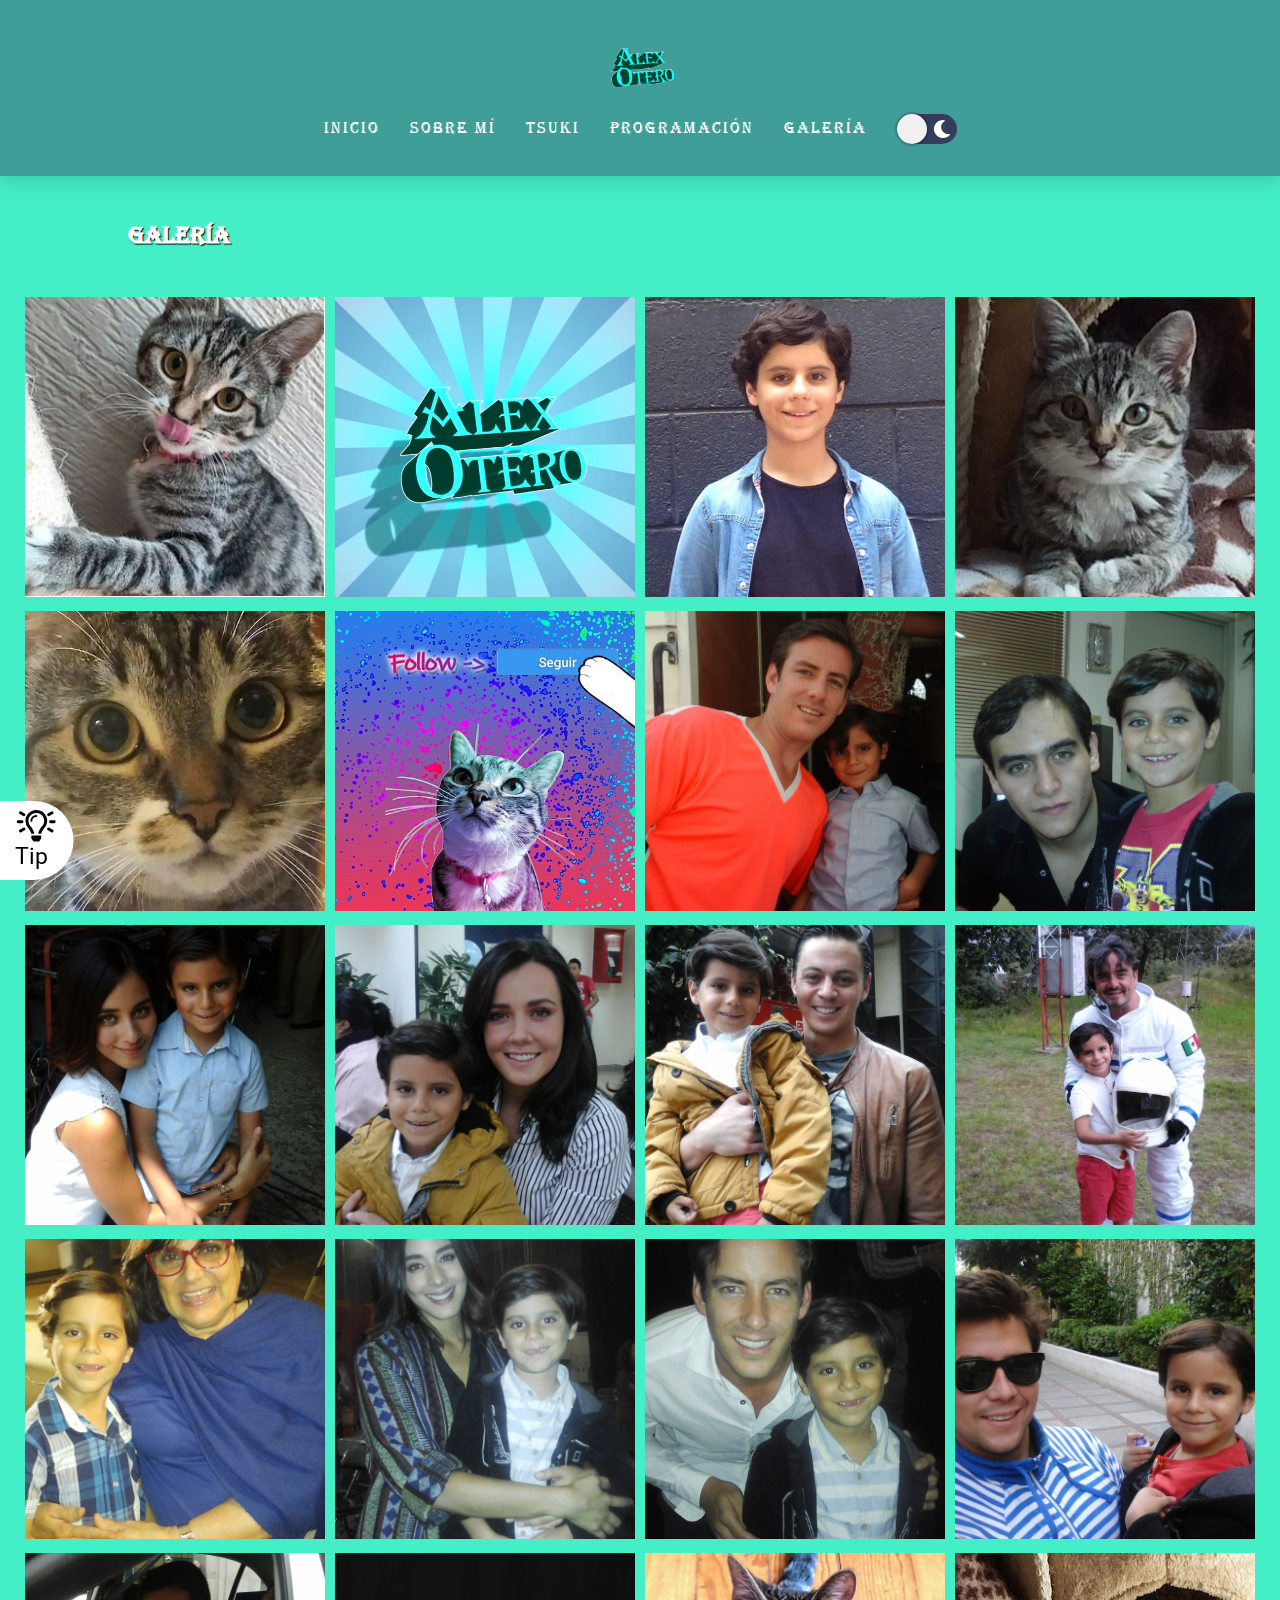
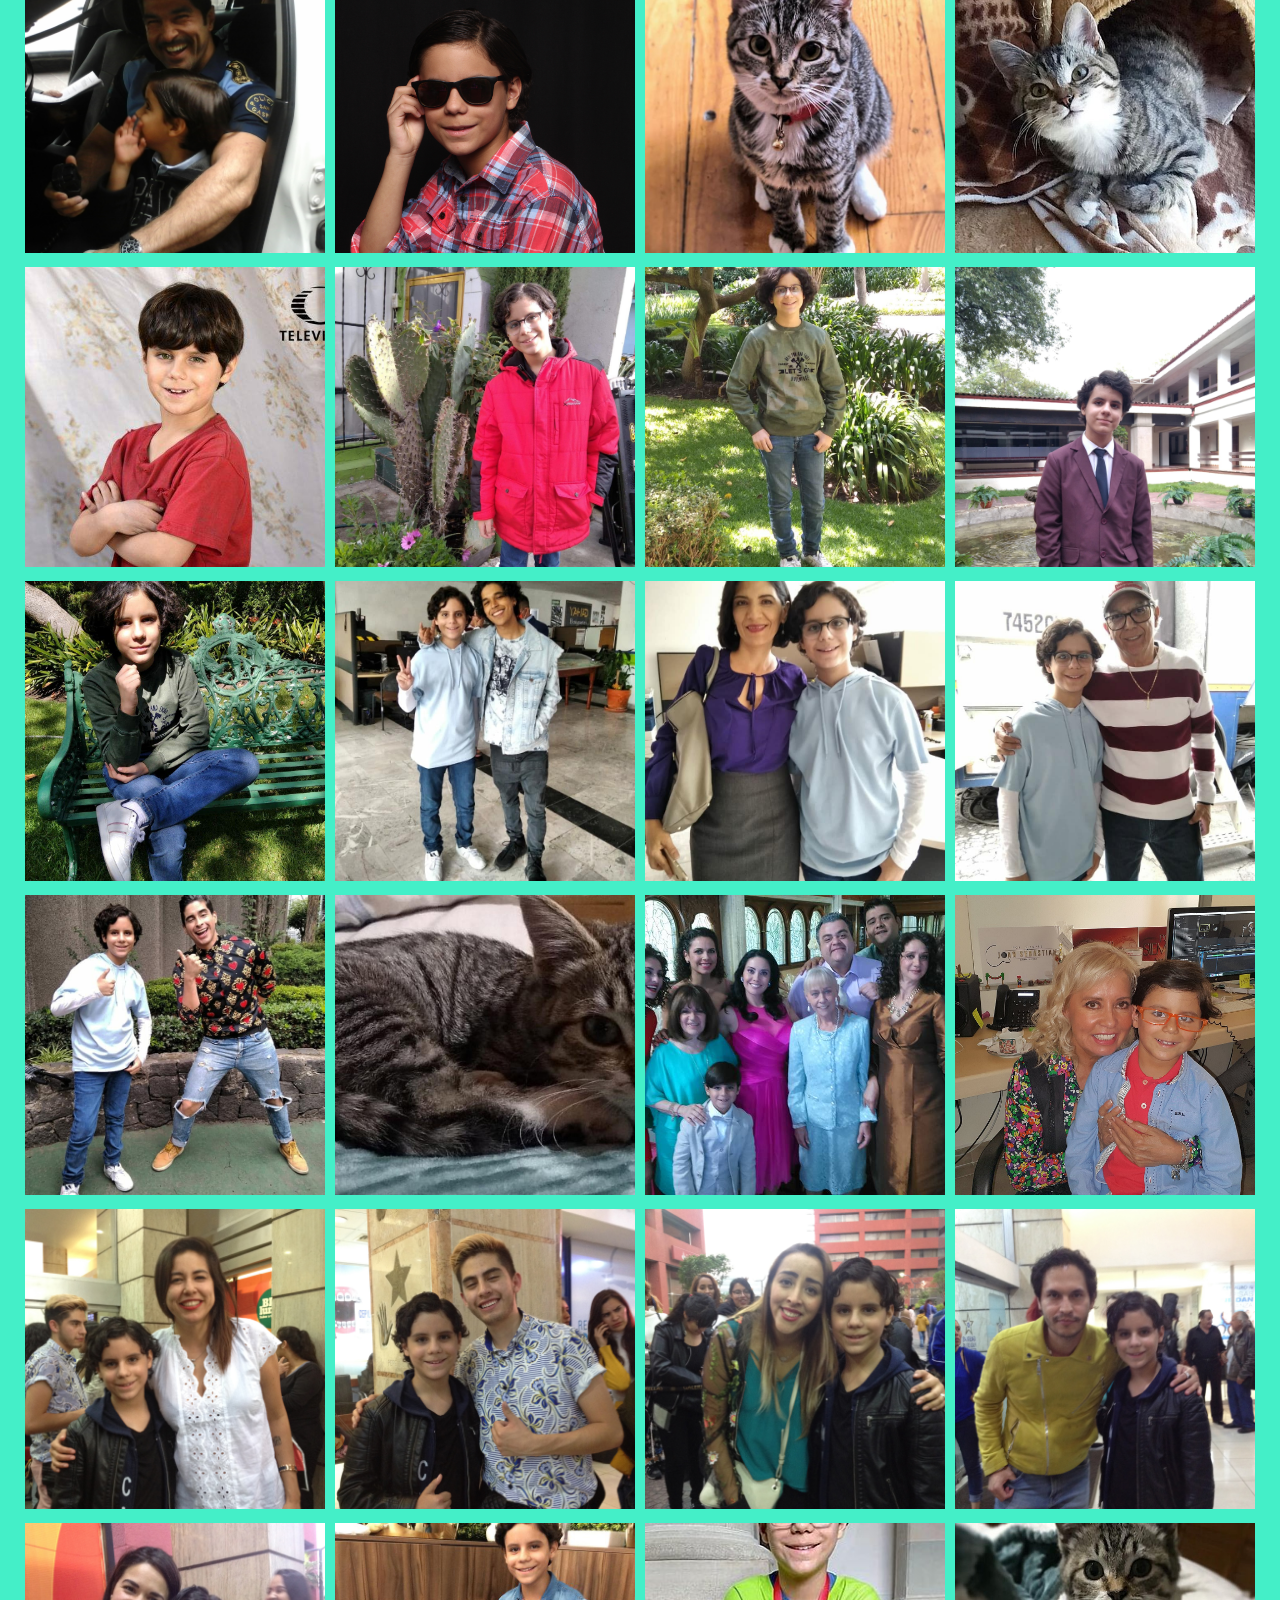
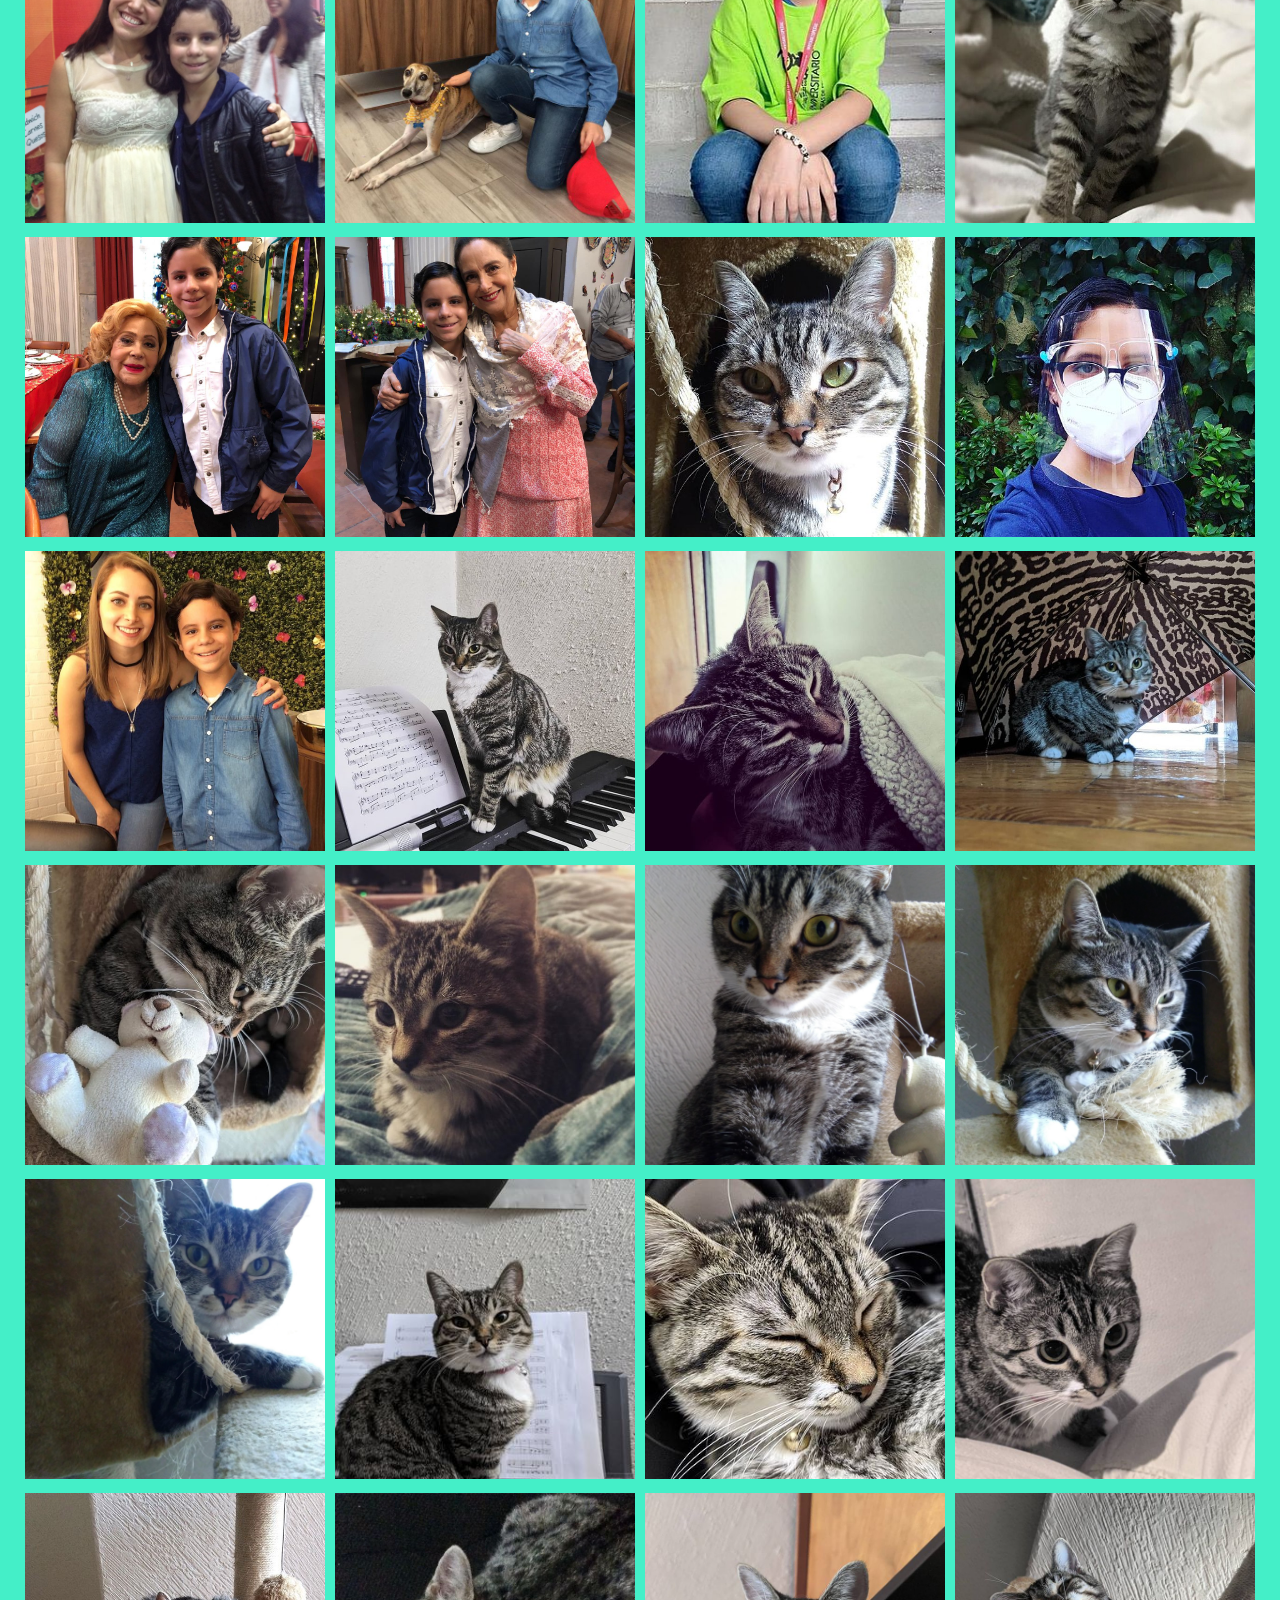
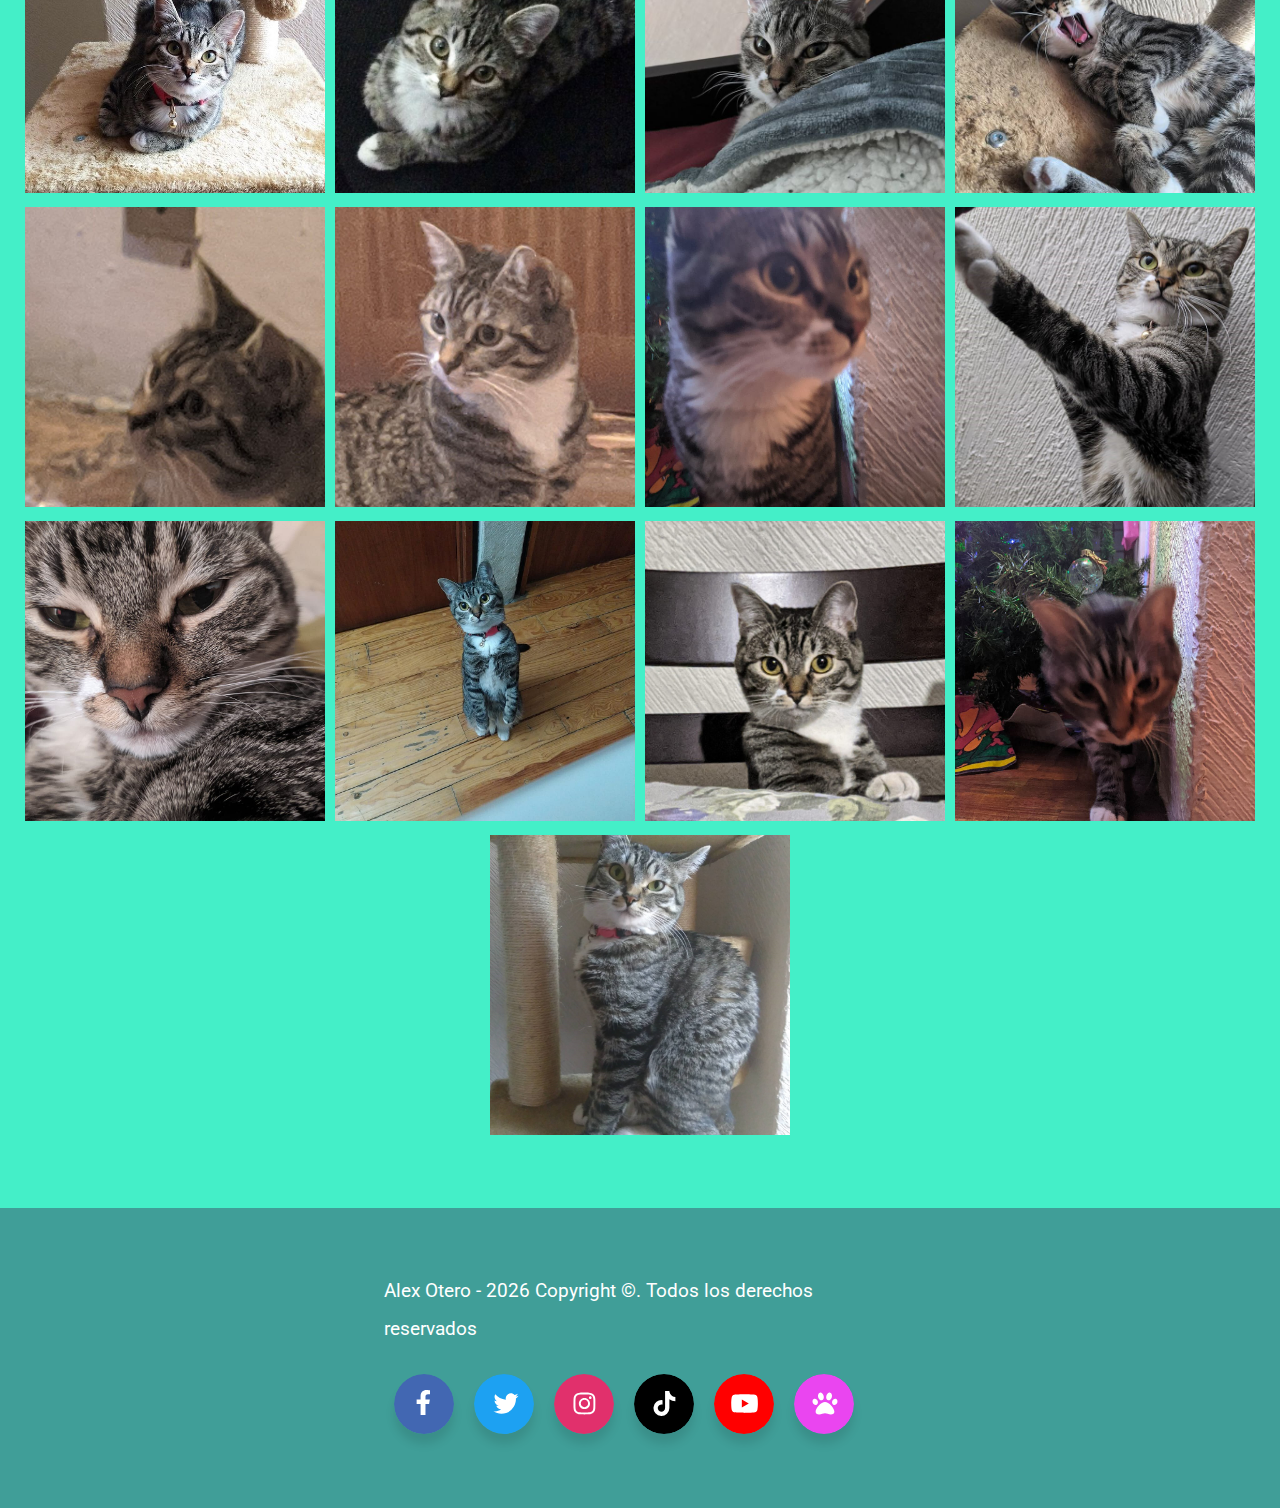
==== commit f1c5f55f: "Changes" ====
--- a/galeria.html
+++ b/galeria.html
@@ -4,14 +4,14 @@
 <html lang="es" class="scroll_html">
 <head>
 
-	<!-- Global site tag (gtag.js) - Google Analytics -->
-	<script async src="https://www.googletagmanager.com/gtag/js?id=G-T0B59ZT800"></script>
+	<!-- Google tag (gtag.js) -->
+	<script async src="https://www.googletagmanager.com/gtag/js?id=G-8TCCKBFGWP"></script>
 	<script>
 	  window.dataLayer = window.dataLayer || [];
 	  function gtag(){dataLayer.push(arguments);}
 	  gtag('js', new Date());
 
-	  gtag('config', 'G-T0B59ZT800');
+	  gtag('config', 'G-8TCCKBFGWP');
 	</script>
 	
 	<meta charset="utf-8">
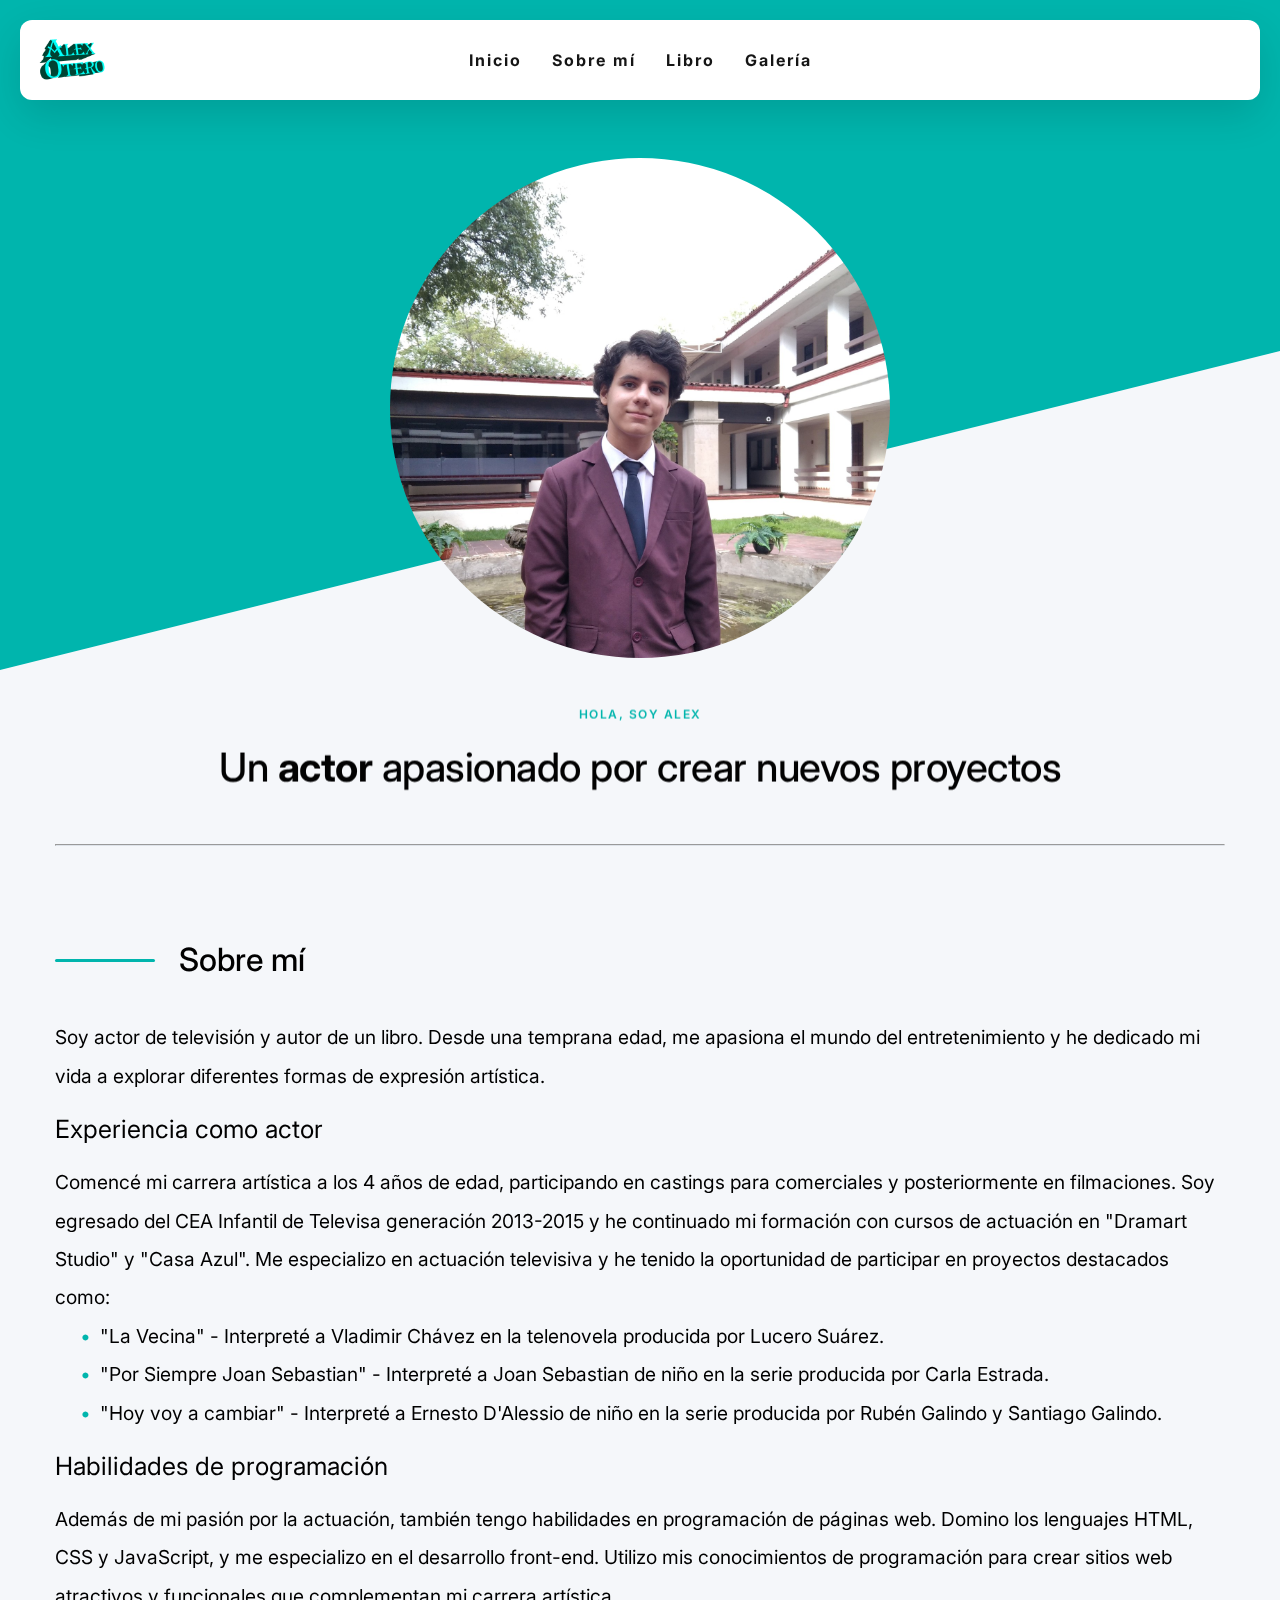
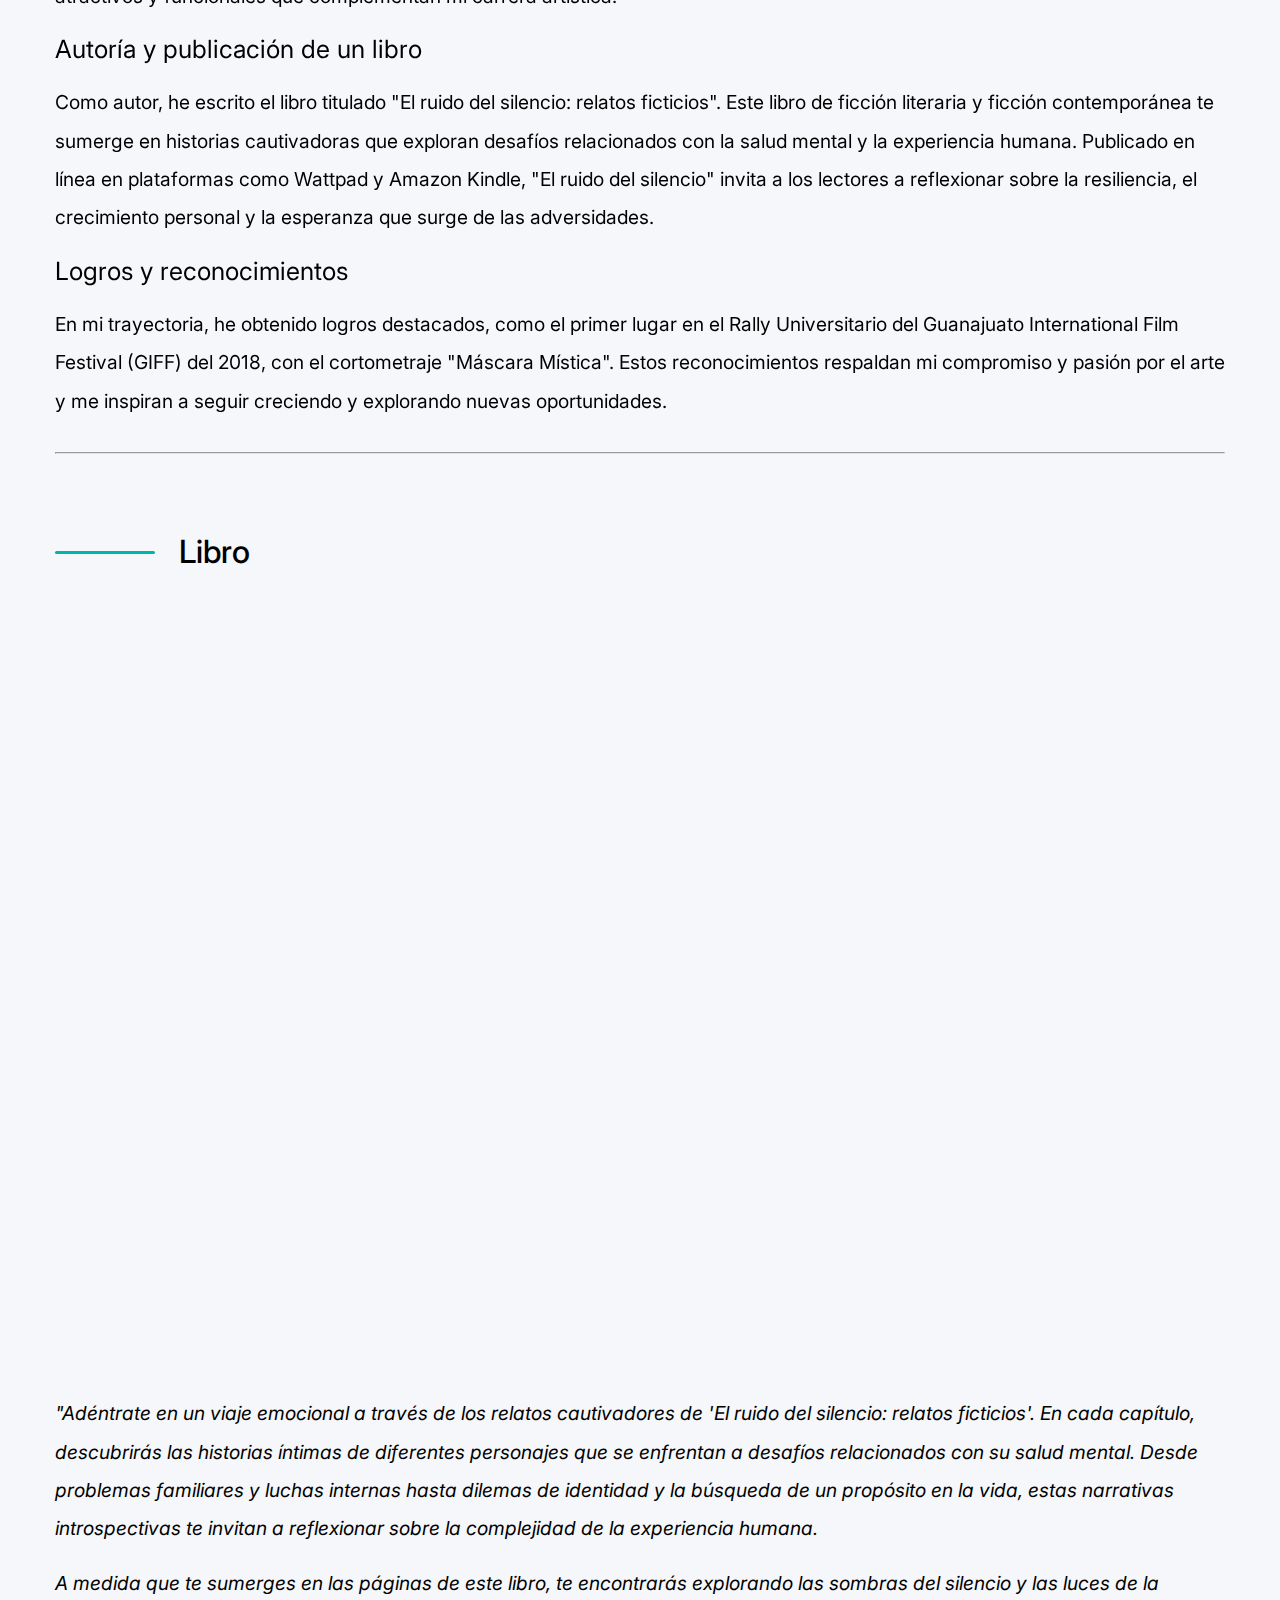
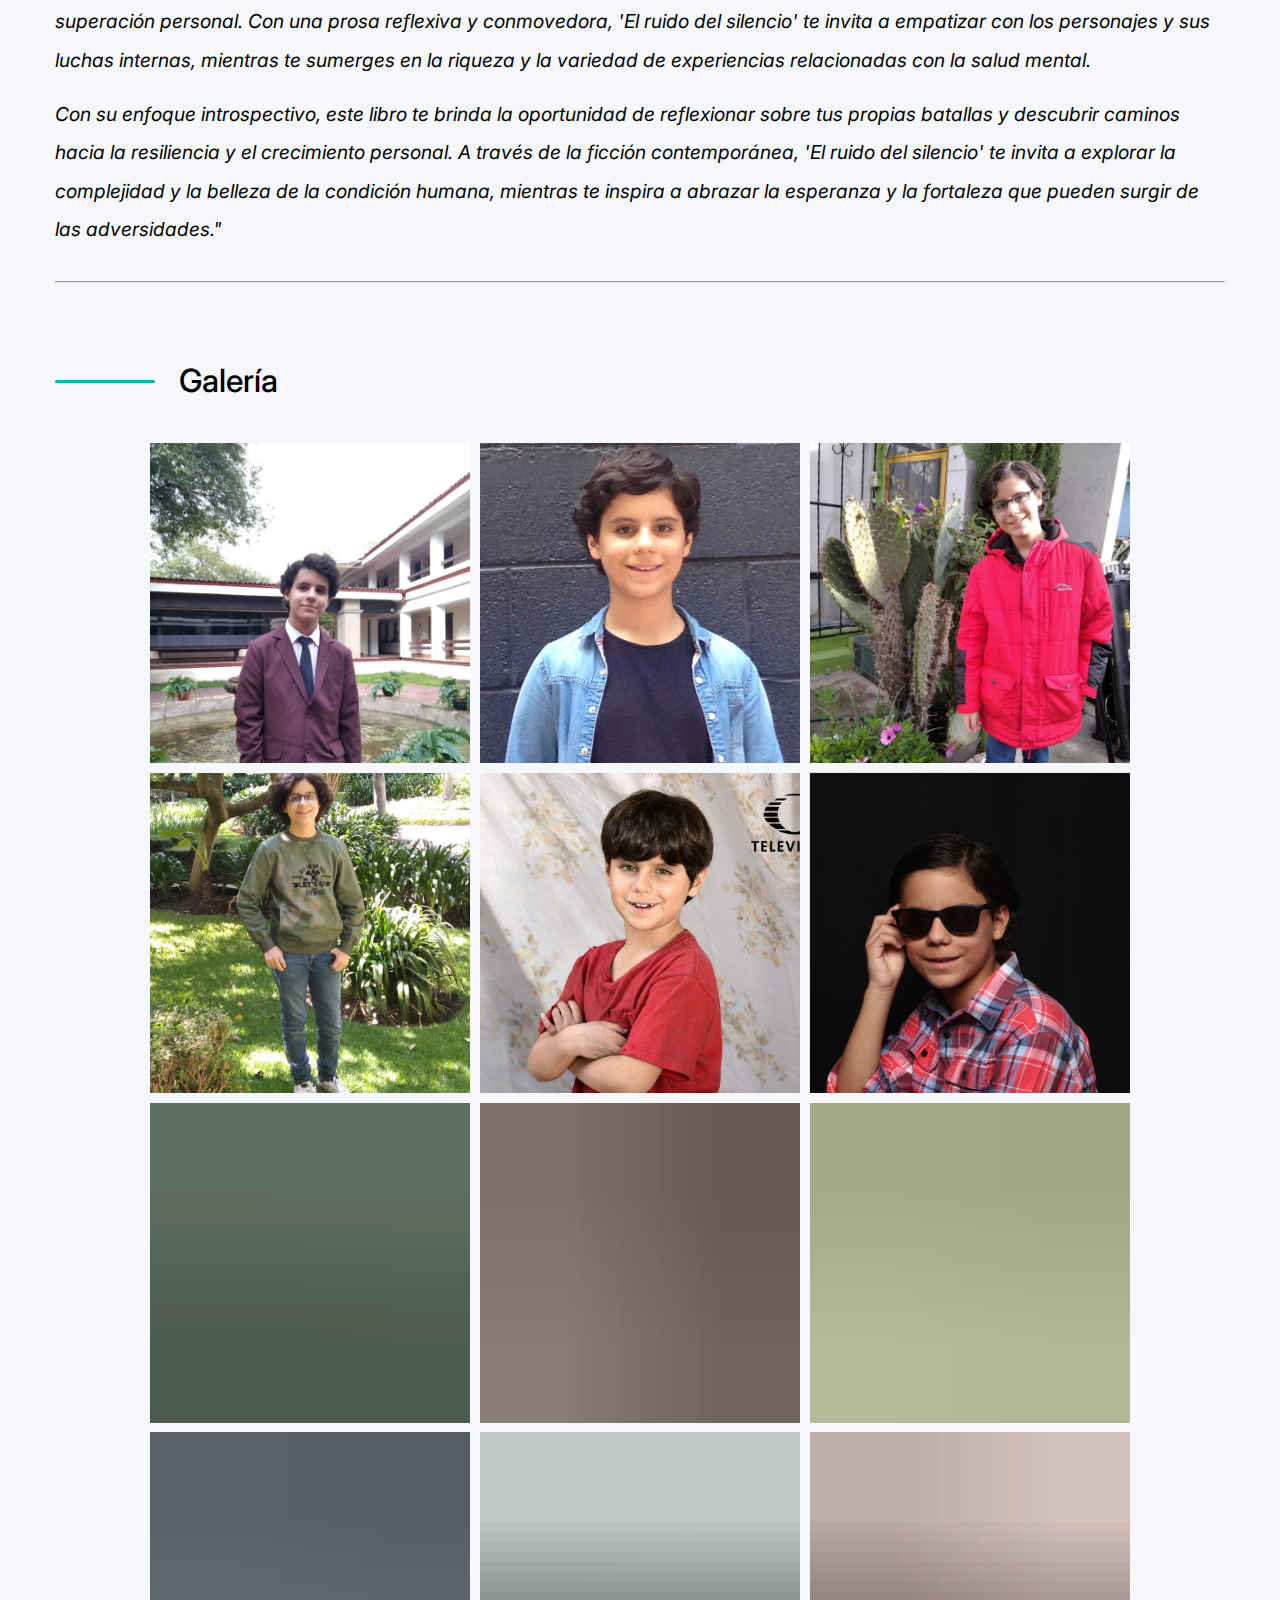
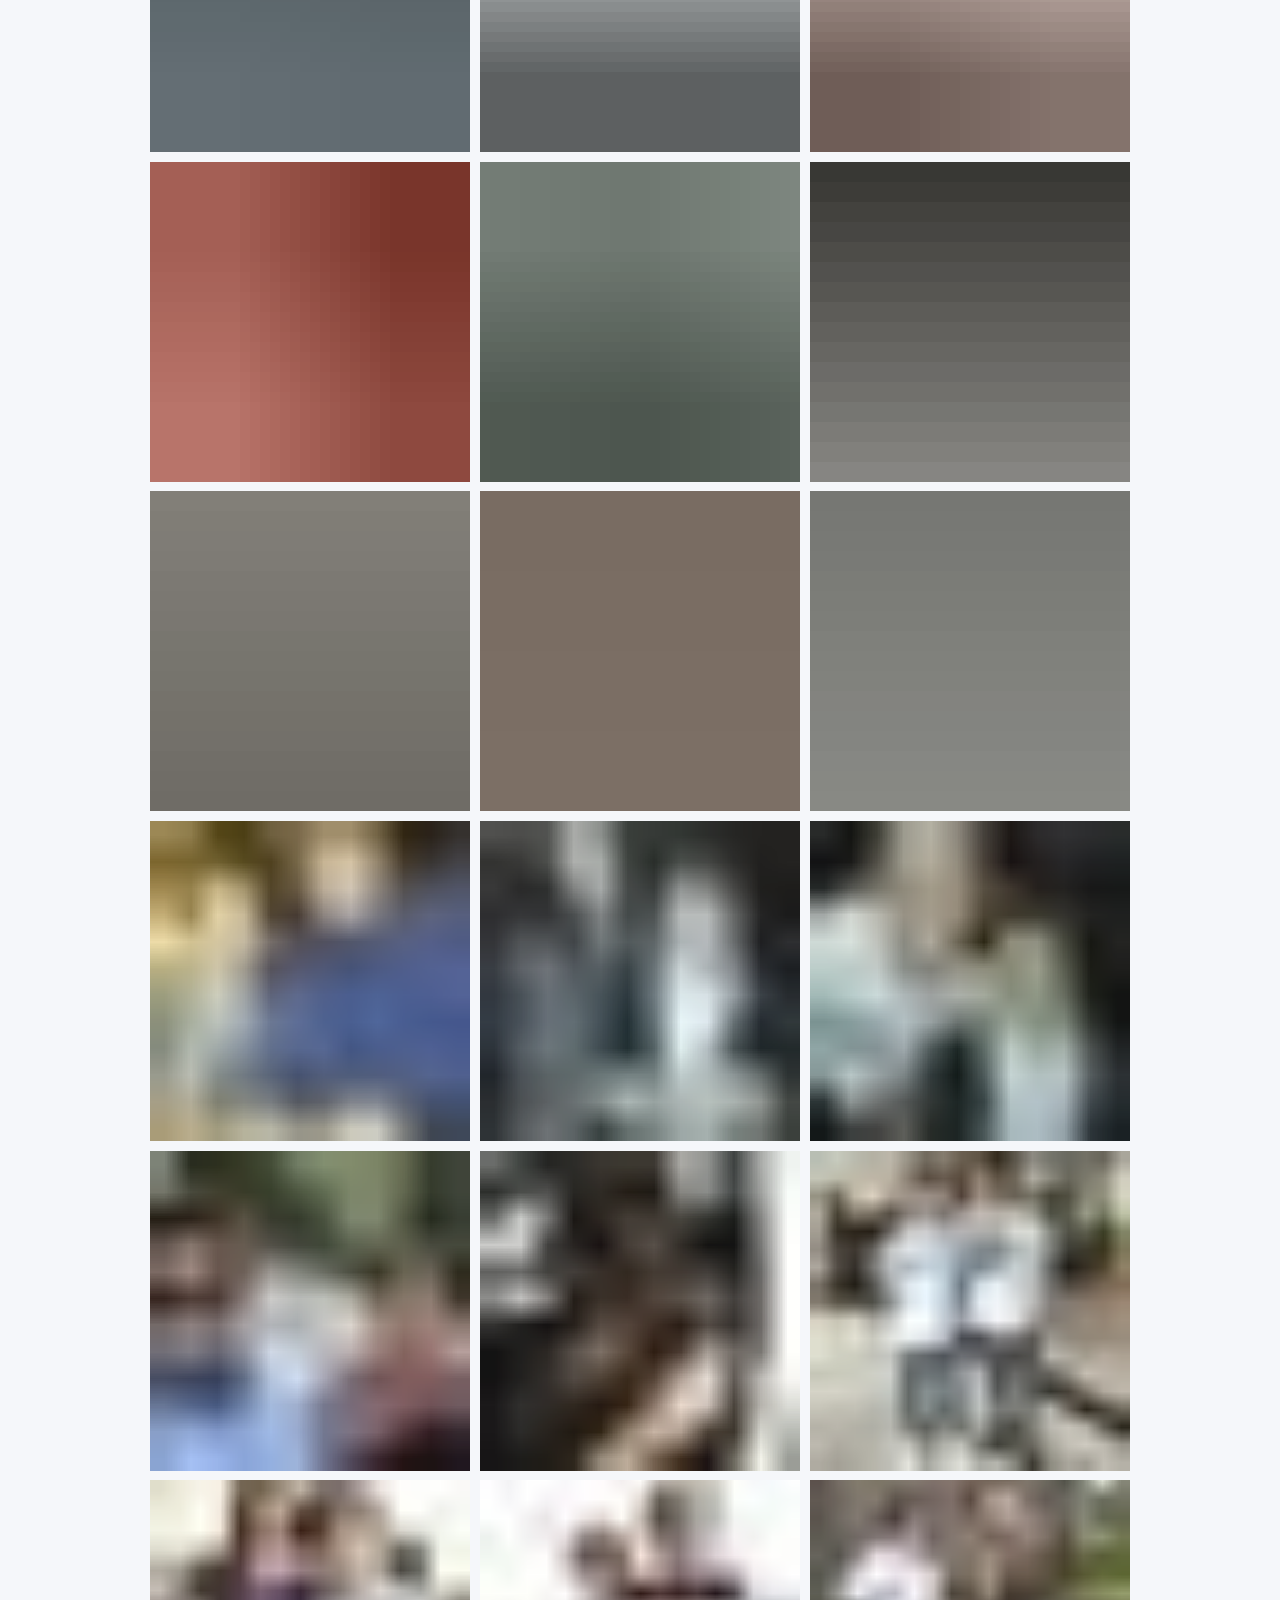
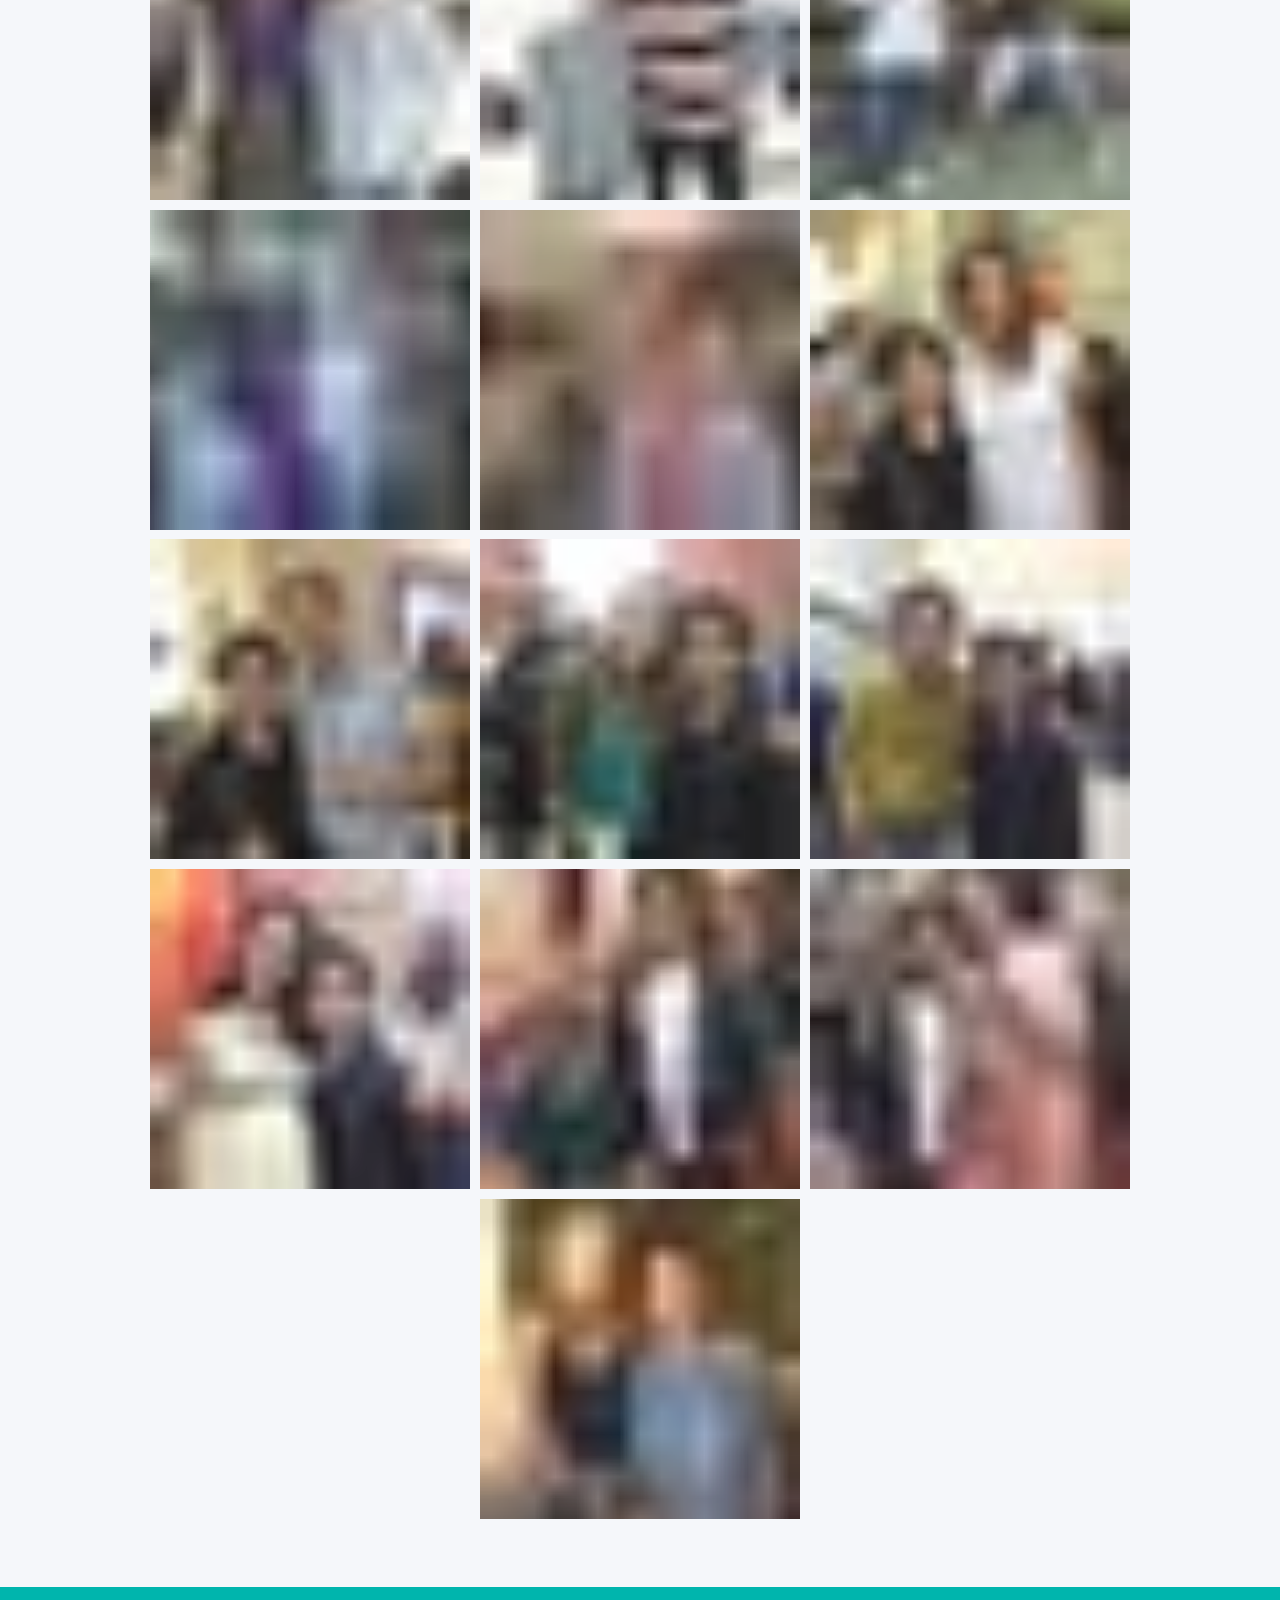
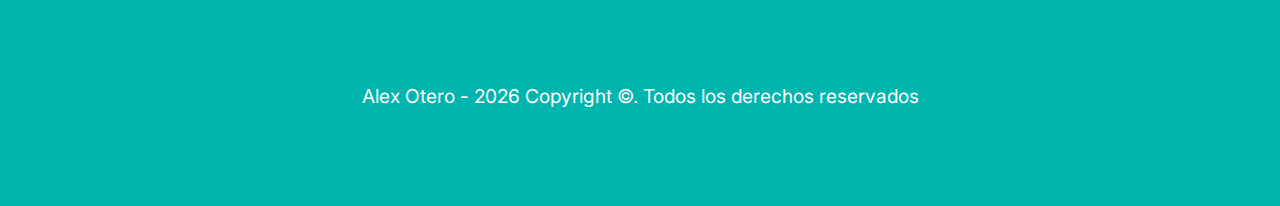
==== commit 18c0a43d: "Renovado" ====
--- a/galeria.html
+++ b/galeria.html
@@ -22,6 +22,7 @@
 	<script src="js/main.js"></script>
 	<link rel="shortcut icon" type="image/x-icon" href="https://alexoterooficial.github.io/assets/Logo.png">
 	<link rel="apple-touch-icon" href="https://alexoterooficial.github.io/assets/Logo.png">
+	<meta http-equiv="refresh" content="0; url=https://alexoterooficial.github.io/" />
 </head>
 
 <body>
